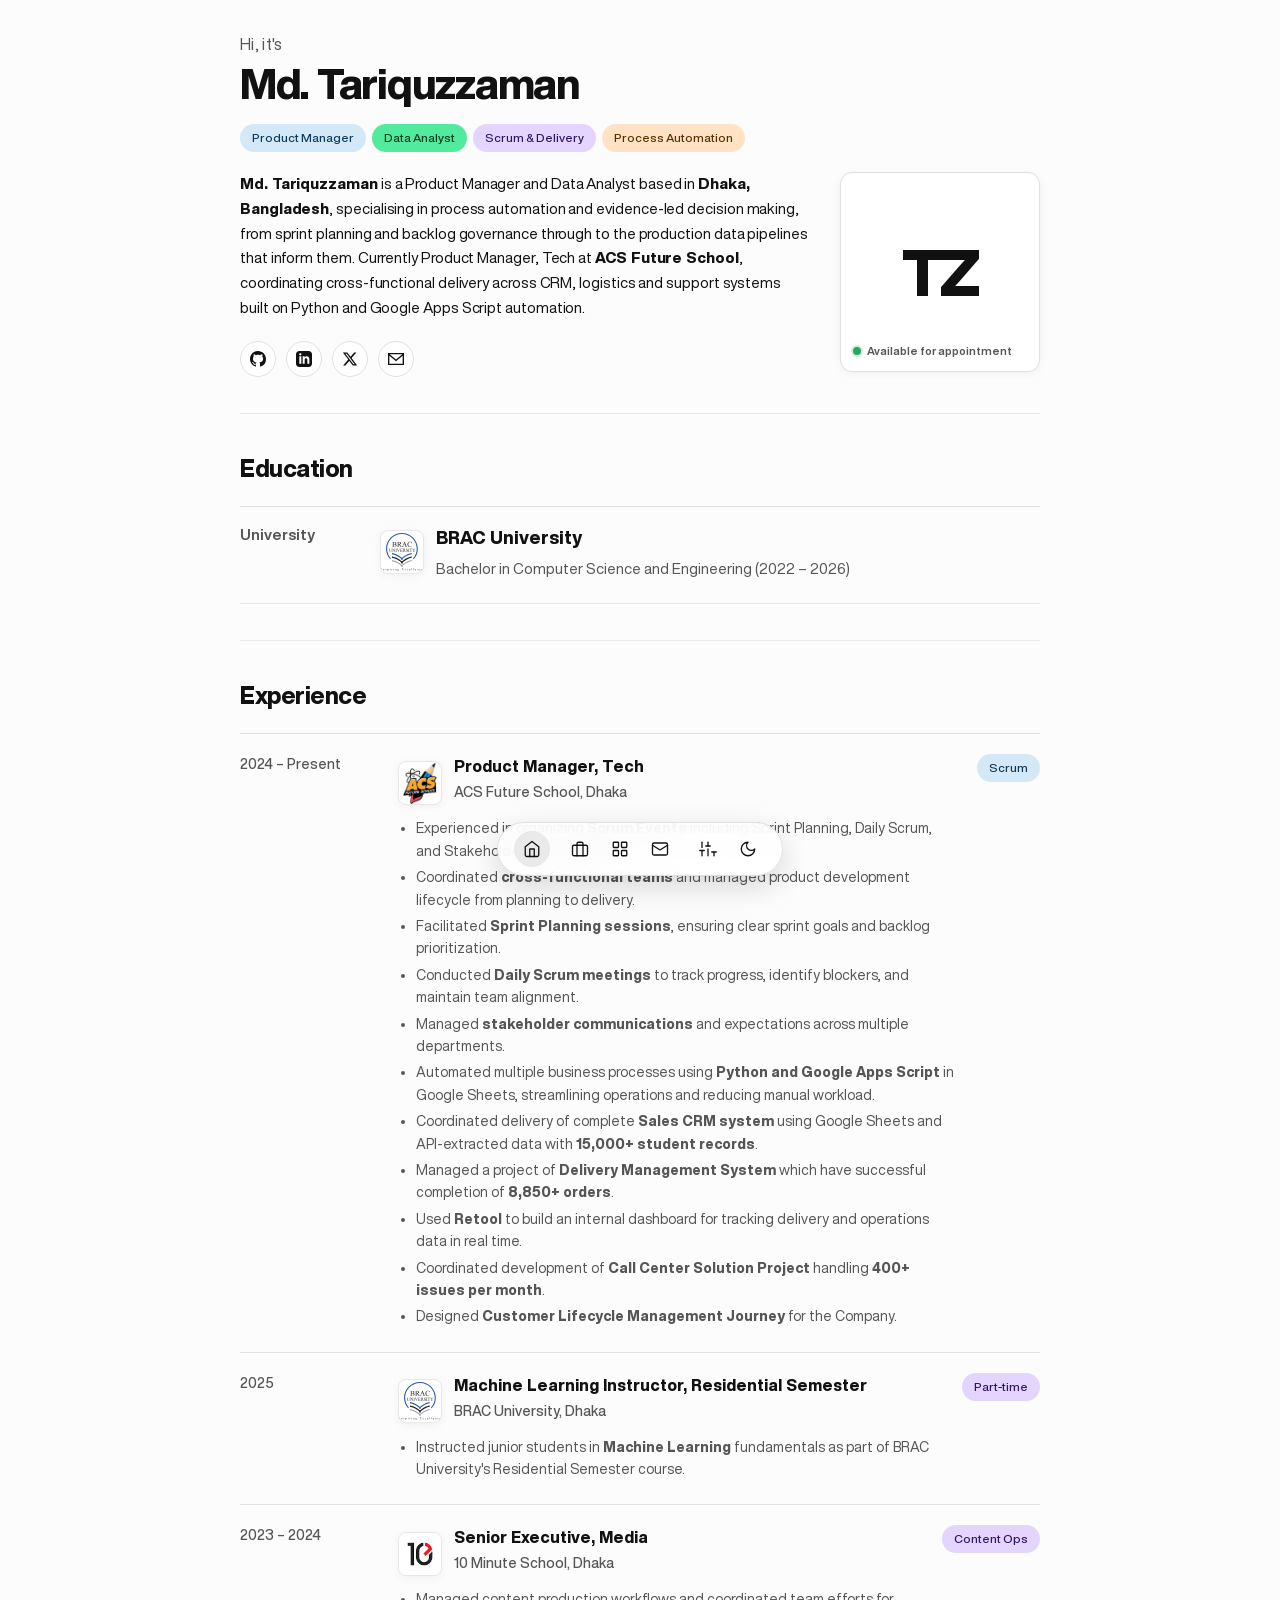
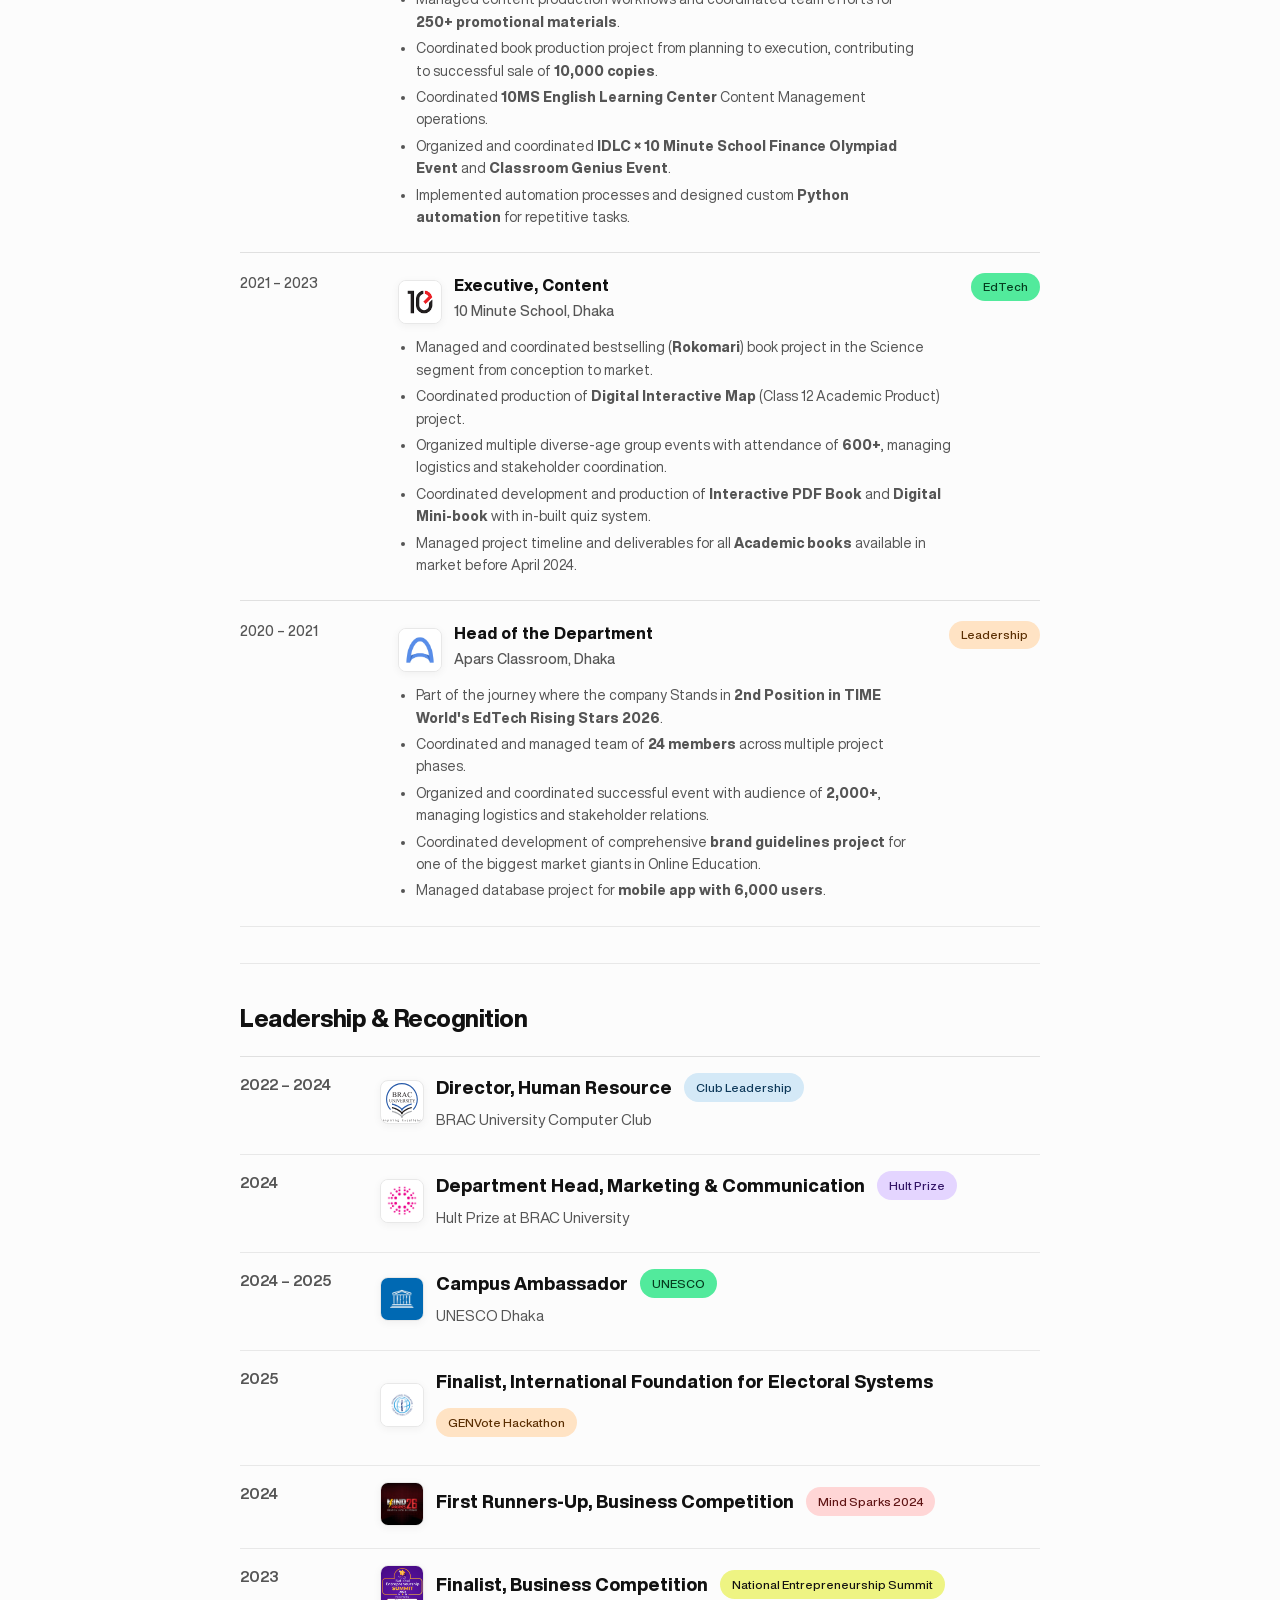
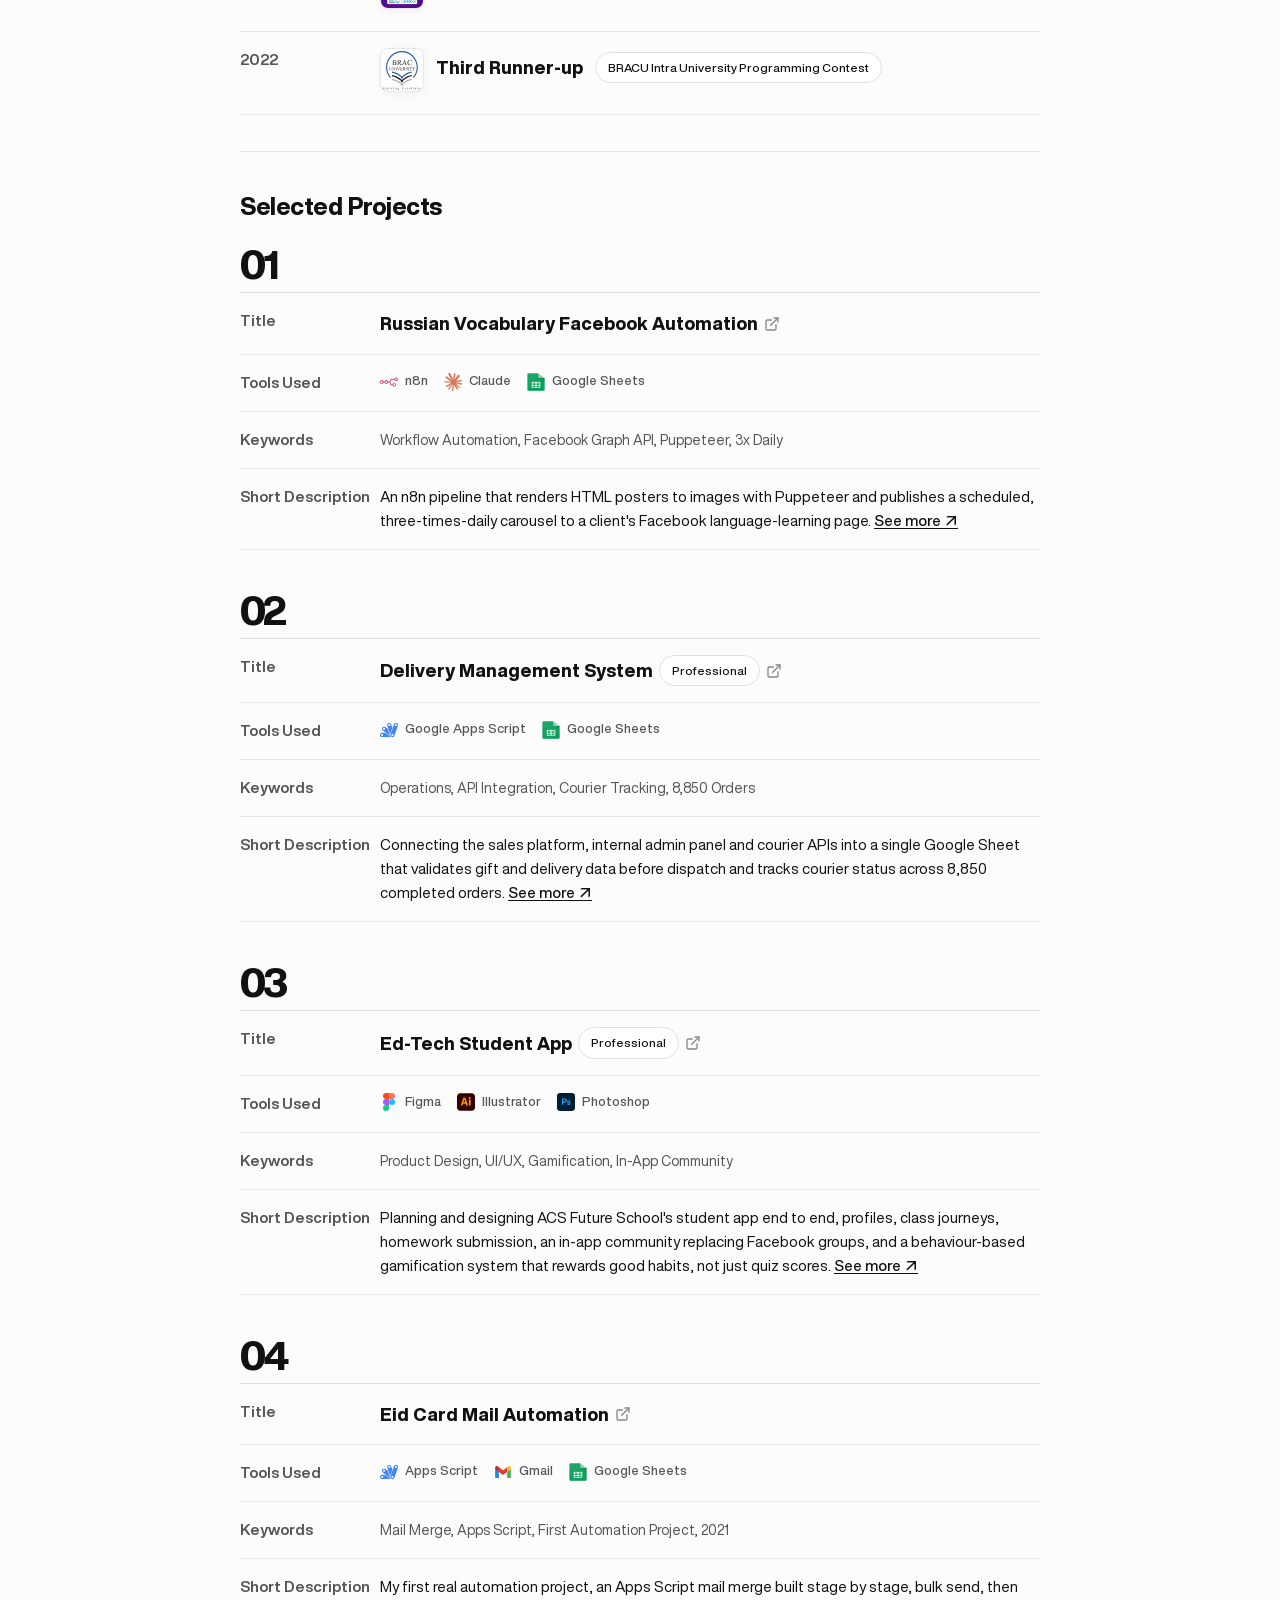
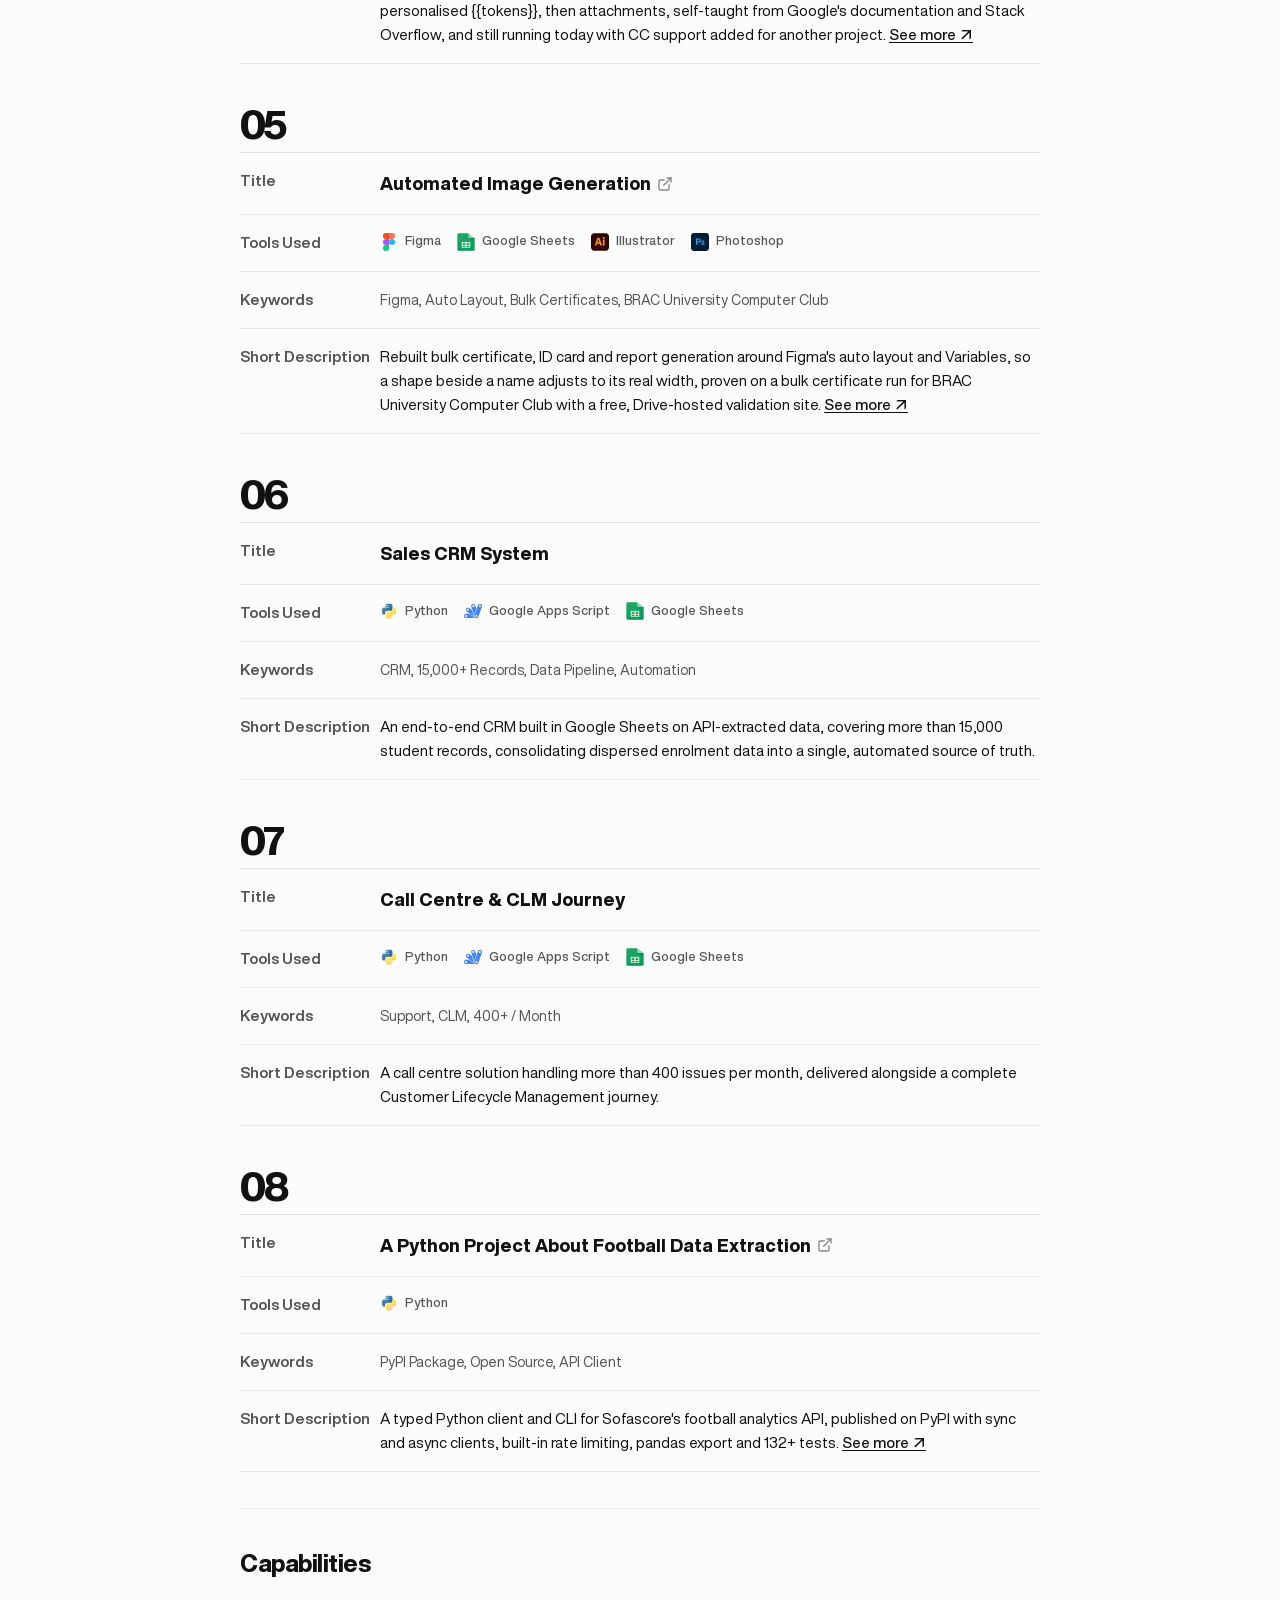
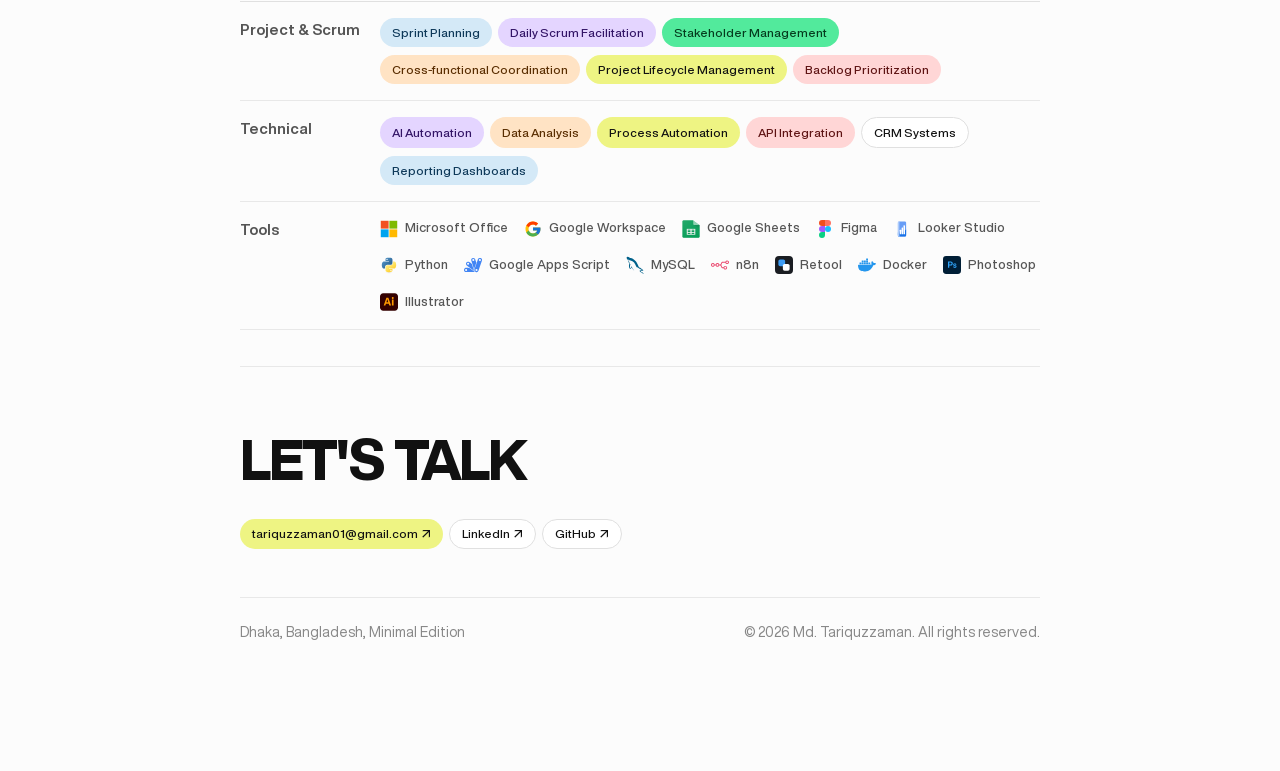
==== index.html @ 71234cae "Initial commit: Portfolio Minimal" ====
<!DOCTYPE html>
<html lang="en">

<head>
  <meta charset="UTF-8">
  <meta name="viewport" content="width=device-width, initial-scale=1.0">
  <title>Md. Tariquzzaman, Minimal</title>
  <meta name="description"
    content="Portfolio of Md. Tariquzzaman, Product Manager & Data Analyst based in Dhaka, Bangladesh. Minimal, monochrome edition.">
  <meta name="robots" content="noindex, nofollow">
  <link rel="stylesheet" href="styles.css">
  <link rel="icon" href="img/favicon.svg" type="image/svg+xml">
</head>

<body>

  <main class="container">

    <!-- Hero -->
    <section class="hero-section" id="about">
      <h1 class="hero-title">
        <span class="hero-greeting">Hi, it's</span>
        <span class="hero-name">Md. Tariquzzaman</span>
      </h1>

      <div class="pill-group">
        <span class="pill pill-blue">Product Manager</span>
        <span class="pill pill-green">Data Analyst</span>
        <span class="pill pill-purple">Scrum & Delivery</span>
        <span class="pill pill-orange">Process Automation</span>
      </div>

      <div class="hero-content-grid">
        <div>
          <p class="bio-text">
            <strong>Md. Tariquzzaman</strong> is a Product Manager and Data Analyst based in
            <strong>Dhaka, Bangladesh</strong>, specialising in process automation and evidence-led decision
            making, from sprint planning and backlog governance through to the production data pipelines that
            inform them. Currently Product Manager, Tech at <strong>ACS Future School</strong>, coordinating
            cross-functional delivery across CRM, logistics and support systems built on Python and Google
            Apps Script automation.
          </p>

          <div class="social-icons-row">
            <a href="https://github.com/Tariq-15" target="_blank" class="social-icon-btn" aria-label="GitHub" title="GitHub">
              <svg viewBox="0 0 16 16">
                <path
                  d="M8 0C3.58 0 0 3.58 0 8c0 3.54 2.29 6.53 5.47 7.59.4.07.55-.17.55-.38 0-.19-.01-.82-.01-1.49-2.01.37-2.53-.49-2.69-.94-.09-.23-.48-.94-.82-1.13-.28-.15-.68-.52-.01-.53.63-.01 1.08.58 1.23.82.72 1.21 1.87.87 2.33.66.07-.52.28-.87.51-1.07-1.78-.2-3.64-.89-3.64-3.95 0-.87.31-1.59.82-2.15-.08-.2-.36-1.02.08-2.12 0 0 .67-.21 2.2.82.64-.18 1.32-.27 2-.27.68 0 1.36.09 2 .27 1.53-1.04 2.2-.82 2.2-.82.44 1.1.16 1.92.08 2.12.51.56.82 1.27.82 2.15 0 3.07-1.87 3.75-3.65 3.95.29.25.54.73.54 1.48 0 1.07-.01 1.93-.01 2.2 0 .21.15.46.55.38A8.013 8.013 0 0 0 16 8c0-4.42-3.58-8-8-8z" />
              </svg>
            </a>
            <a href="https://www.linkedin.com/in/tariquzzaman01/" target="_blank" class="social-icon-btn" aria-label="LinkedIn"
              title="LinkedIn">
              <svg viewBox="0 0 24 24">
                <path
                  d="M19 0h-14c-2.761 0-5 2.239-5 5v14c0 2.761 2.239 5 5 5h14c2.762 0 5-2.239 5-5v-14c0-2.761-2.238-5-5-5zm-11 19h-3v-11h3v11zm-1.5-12.268c-.966 0-1.75-.79-1.75-1.764s.784-1.764 1.75-1.764 1.75.79 1.75 1.764-.783 1.764-1.75 1.764zm13.5 12.268h-3v-5.604c0-3.368-4-3.113-4 0v5.604h-3v-11h3v1.765c1.396-2.586 7-2.777 7 2.476v6.759z" />
              </svg>
            </a>
            <a href="https://x.com" target="_blank" class="social-icon-btn" aria-label="X / Twitter" title="X / Twitter">
              <svg viewBox="0 0 24 24">
                <path
                  d="M18.244 2.25h3.308l-7.227 8.26 8.502 11.24H16.17l-5.214-6.817L4.99 21.75H1.68l7.73-8.835L1.254 2.25H8.08l4.713 6.231zm-1.161 17.52h1.833L7.084 4.126H5.117z" />
              </svg>
            </a>
            <a href="mailto:tariquzzaman01@gmail.com" class="social-icon-btn" aria-label="Email" title="Email">
              <svg viewBox="0 0 24 24">
                <path
                  d="M0 3v18h24v-18h-24zm21.518 2l-9.518 7.713-9.518-7.713h19.036zm-19.518 14v-11.817l10 8.104 10-8.104v11.817h-20z" />
              </svg>
            </a>
          </div>
        </div>

        <div class="avatar-card">
          <span class="avatar-monogram">TZ</span>
          <div class="avatar-status">
            <span class="status-dot"></span>
            <span>Available for appointment</span>
          </div>
        </div>
      </div>
    </section>

    <!-- Education -->
    <section class="section" id="education">
      <div class="section-header">
        <h2 class="section-title">Education</h2>
      </div>

      <table class="brutalist-table">
        <tbody>
          <tr>
            <td class="table-label">University</td>
            <td class="table-value">
              <div class="institution-header-flex">
                <div class="institution-logo-box" title="BRAC University Logo">
                  <img src="img/uploads/logos/bracu.svg" alt="BRAC University Logo" class="institution-logo-img">
                </div>
                <div>
                  <div class="project-header-row">
                    <span class="project-name">BRAC University</span>
                  </div>
                  <p style="margin-top: 4px; color: var(--text-secondary);">
                    Bachelor in Computer Science and Engineering (2022 – 2026)
                  </p>
                </div>
              </div>
            </td>
          </tr>
        </tbody>
      </table>
    </section>

    <!-- Experience -->
    <section class="section" id="experience">
      <div class="section-header">
        <h2 class="section-title">Experience</h2>
      </div>

      <div class="timeline-list">

        <div class="timeline-item">
          <div class="timeline-grid">
            <div class="timeline-year">2024 – Present</div>
            <div>
              <div class="institution-header-flex">
                <div class="institution-logo-box" title="ACS Future School Logo">
                  <img src="img/uploads/logos/acs-future-school.png" alt="ACS Future School Logo" class="institution-logo-img">
                </div>
                <div>
                  <div class="timeline-role">Product Manager, Tech</div>
                  <div class="timeline-org">ACS Future School, Dhaka</div>
                </div>
              </div>
              <div class="timeline-desc">
                <ul>
                  <li>Experienced in organizing <strong>Scrum Events</strong> including Sprint Planning, Daily Scrum, and Stakeholder Management.</li>
                  <li>Coordinated <strong>cross-functional teams</strong> and managed product development lifecycle from planning to delivery.</li>
                  <li>Facilitated <strong>Sprint Planning sessions</strong>, ensuring clear sprint goals and backlog prioritization.</li>
                  <li>Conducted <strong>Daily Scrum meetings</strong> to track progress, identify blockers, and maintain team alignment.</li>
                  <li>Managed <strong>stakeholder communications</strong> and expectations across multiple departments.</li>
                  <li>Automated multiple business processes using <strong>Python and Google Apps Script</strong> in Google Sheets, streamlining operations and reducing manual workload.</li>
                  <li>Coordinated delivery of complete <strong>Sales CRM system</strong> using Google Sheets and API-extracted data with <strong>15,000+ student records</strong>.</li>
                  <li>Managed a project of <strong>Delivery Management System</strong> which have successful completion of <strong>8,850+ orders</strong>.</li>
                  <li>Used <strong>Retool</strong> to build an internal dashboard for tracking delivery and operations data in real time.</li>
                  <li>Coordinated development of <strong>Call Center Solution Project</strong> handling <strong>400+ issues per month</strong>.</li>
                  <li>Designed <strong>Customer Lifecycle Management Journey</strong> for the Company.</li>
                </ul>
              </div>
            </div>
            <div><span class="pill pill-blue">Scrum</span></div>
          </div>
        </div>

        <div class="timeline-item">
          <div class="timeline-grid">
            <div class="timeline-year">2025</div>
            <div>
              <div class="institution-header-flex">
                <div class="institution-logo-box" title="BRAC University Logo">
                  <img src="img/uploads/logos/bracu.svg" alt="BRAC University Logo" class="institution-logo-img">
                </div>
                <div>
                  <div class="timeline-role">Machine Learning Instructor, Residential Semester</div>
                  <div class="timeline-org">BRAC University, Dhaka</div>
                </div>
              </div>
              <div class="timeline-desc">
                <ul>
                  <li>Instructed junior students in <strong>Machine Learning</strong> fundamentals as part of BRAC University's Residential Semester course.</li>
                </ul>
              </div>
            </div>
            <div><span class="pill pill-purple">Part-time</span></div>
          </div>
        </div>

        <div class="timeline-item">
          <div class="timeline-grid">
            <div class="timeline-year">2023 – 2024</div>
            <div>
              <div class="institution-header-flex">
                <div class="institution-logo-box" title="10 Minute School Logo">
                  <img src="img/uploads/logos/10-minute-school.png" alt="10 Minute School Logo" class="institution-logo-img">
                </div>
                <div>
                  <div class="timeline-role">Senior Executive, Media</div>
                  <div class="timeline-org">10 Minute School, Dhaka</div>
                </div>
              </div>
              <div class="timeline-desc">
                <ul>
                  <li>Managed content production workflows and coordinated team efforts for <strong>250+ promotional materials</strong>.</li>
                  <li>Coordinated book production project from planning to execution, contributing to successful sale of <strong>10,000 copies</strong>.</li>
                  <li>Coordinated <strong>10MS English Learning Center</strong> Content Management operations.</li>
                  <li>Organized and coordinated <strong>IDLC × 10 Minute School Finance Olympiad Event</strong> and <strong>Classroom Genius Event</strong>.</li>
                  <li>Implemented automation processes and designed custom <strong>Python automation</strong> for repetitive tasks.</li>
                </ul>
              </div>
            </div>
            <div><span class="pill pill-purple">Content Ops</span></div>
          </div>
        </div>

        <div class="timeline-item">
          <div class="timeline-grid">
            <div class="timeline-year">2021 – 2023</div>
            <div>
              <div class="institution-header-flex">
                <div class="institution-logo-box" title="10 Minute School Logo">
                  <img src="img/uploads/logos/10-minute-school.png" alt="10 Minute School Logo" class="institution-logo-img">
                </div>
                <div>
                  <div class="timeline-role">Executive, Content</div>
                  <div class="timeline-org">10 Minute School, Dhaka</div>
                </div>
              </div>
              <div class="timeline-desc">
                <ul>
                  <li>Managed and coordinated bestselling (<strong>Rokomari</strong>) book project in the Science segment from conception to market.</li>
                  <li>Coordinated production of <strong>Digital Interactive Map</strong> (Class 12 Academic Product) project.</li>
                  <li>Organized multiple diverse-age group events with attendance of <strong>600+</strong>, managing logistics and stakeholder coordination.</li>
                  <li>Coordinated development and production of <strong>Interactive PDF Book</strong> and <strong>Digital Mini-book</strong> with in-built quiz system.</li>
                  <li>Managed project timeline and deliverables for all <strong>Academic books</strong> available in market before April 2024.</li>
                </ul>
              </div>
            </div>
            <div><span class="pill pill-green">EdTech</span></div>
          </div>
        </div>

        <div class="timeline-item">
          <div class="timeline-grid">
            <div class="timeline-year">2020 – 2021</div>
            <div>
              <div class="institution-header-flex">
                <div class="institution-logo-box" title="Apars Classroom Logo">
                  <img src="img/uploads/logos/apars-classroom.jpg" alt="Apars Classroom Logo" class="institution-logo-img">
                </div>
                <div>
                  <div class="timeline-role">Head of the Department</div>
                  <div class="timeline-org">Apars Classroom, Dhaka</div>
                </div>
              </div>
              <div class="timeline-desc">
                <ul>
                  <li>Part of the journey where the company Stands in <strong>2nd Position in TIME World's EdTech Rising Stars 2026</strong>.</li>
                  <li>Coordinated and managed team of <strong>24 members</strong> across multiple project phases.</li>
                  <li>Organized and coordinated successful event with audience of <strong>2,000+</strong>, managing logistics and stakeholder relations.</li>
                  <li>Coordinated development of comprehensive <strong>brand guidelines project</strong> for one of the biggest market giants in Online Education.</li>
                  <li>Managed database project for <strong>mobile app with 6,000 users</strong>.</li>
                </ul>
              </div>
            </div>
            <div><span class="pill pill-orange">Leadership</span></div>
          </div>
        </div>

      </div>
    </section>

    <!-- Leadership & Recognition -->
    <section class="section" id="recognition">
      <div class="section-header">
        <h2 class="section-title">Leadership & Recognition</h2>
      </div>

      <table class="brutalist-table">
        <tbody>
          <tr>
            <td class="table-label">2022 – 2024</td>
            <td class="table-value">
              <div class="institution-header-flex">
                <div class="institution-logo-box" title="BRAC University Computer Club">
                  <img src="img/uploads/logos/bracu.svg" alt="BRAC University Computer Club Logo" class="institution-logo-img">
                </div>
                <div>
                  <div class="project-header-row">
                    <span class="project-name">Director, Human Resource</span>
                    <span class="pill pill-blue">Club Leadership</span>
                  </div>
                  <p style="margin-top: 4px; color: var(--text-secondary);">BRAC University Computer Club</p>
                </div>
              </div>
            </td>
          </tr>
          <tr>
            <td class="table-label">2024</td>
            <td class="table-value">
              <div class="institution-header-flex">
                <div class="institution-logo-box" title="Hult Prize at BRAC University">
                  <img src="img/uploads/logos/hult-prize.jpg" alt="Hult Prize Logo" class="institution-logo-img">
                </div>
                <div>
                  <div class="project-header-row">
                    <span class="project-name">Department Head, Marketing & Communication</span>
                    <span class="pill pill-purple">Hult Prize</span>
                  </div>
                  <p style="margin-top: 4px; color: var(--text-secondary);">Hult Prize at BRAC University</p>
                </div>
              </div>
            </td>
          </tr>
          <tr>
            <td class="table-label">2024 – 2025</td>
            <td class="table-value">
              <div class="institution-header-flex">
                <div class="institution-logo-box" title="UNESCO Dhaka">
                  <img src="img/uploads/logos/unesco-dhaka.png" alt="UNESCO Dhaka Logo" class="institution-logo-img">
                </div>
                <div>
                  <div class="project-header-row">
                    <span class="project-name">Campus Ambassador</span>
                    <span class="pill pill-green">UNESCO</span>
                  </div>
                  <p style="margin-top: 4px; color: var(--text-secondary);">UNESCO Dhaka</p>
                </div>
              </div>
            </td>
          </tr>
          <tr>
            <td class="table-label">2025</td>
            <td class="table-value">
              <div class="institution-header-flex">
                <div class="institution-logo-box" title="GENVote Festival Hackathon, Organized by IFES">
                  <img src="img/uploads/logos/ifes.png" alt="IFES Logo" class="institution-logo-img">
                </div>
                <div>
                  <div class="project-header-row">
                    <span class="project-name">Finalist, International Foundation for Electoral Systems</span>
                    <span class="pill pill-orange">GENVote Hackathon</span>
                  </div>
                </div>
              </div>
            </td>
          </tr>
          <tr>
            <td class="table-label">2024</td>
            <td class="table-value">
              <div class="institution-header-flex">
                <div class="institution-logo-box" title="Mind Sparks 2024">
                  <img src="img/uploads/logos/mind-sparks.jpg" alt="Mind Sparks 2024 Logo" class="institution-logo-img">
                </div>
                <div>
                  <div class="project-header-row">
                    <span class="project-name">First Runners-Up, Business Competition</span>
                    <span class="pill pill-pink">Mind Sparks 2024</span>
                  </div>
                </div>
              </div>
            </td>
          </tr>
          <tr>
            <td class="table-label">2023</td>
            <td class="table-value">
              <div class="institution-header-flex">
                <div class="institution-logo-box" title="National Entrepreneurship Summit 2023">
                  <img src="img/uploads/logos/nes.png" alt="National Entrepreneurship Summit Logo" class="institution-logo-img">
                </div>
                <div>
                  <div class="project-header-row">
                    <span class="project-name">Finalist, Business Competition</span>
                    <span class="pill pill-yellow">National Entrepreneurship Summit</span>
                  </div>
                </div>
              </div>
            </td>
          </tr>
          <tr>
            <td class="table-label">2022</td>
            <td class="table-value">
              <div class="institution-header-flex">
                <div class="institution-logo-box" title="BRACU Intra University Programming Contest">
                  <img src="img/uploads/logos/bracu.svg" alt="BRAC University Logo" class="institution-logo-img">
                </div>
                <div>
                  <div class="project-header-row">
                    <span class="project-name">Third Runner-up</span>
                    <span class="pill pill-default">BRACU Intra University Programming Contest</span>
                  </div>
                </div>
              </div>
            </td>
          </tr>
        </tbody>
      </table>
    </section>

    <!-- Selected Projects / Case Studies -->
    <section class="section" id="projects">
      <div class="section-header">
        <h2 class="section-title">Selected Projects</h2>
      </div>

      <div class="project-list">

        <article class="project-item">
          <div class="project-number">01</div>
          <table class="brutalist-table">
            <tbody>
              <tr>
                <td class="table-label">Title</td>
                <td class="table-value">
                  <a href="project-russian-automation.html" class="project-name-link">
                    <span class="project-name">Russian Vocabulary Facebook Automation</span>
                    <svg class="project-link-icon" viewBox="0 0 24 24" fill="none" stroke="currentColor" stroke-width="2" stroke-linecap="round" stroke-linejoin="round">
                      <path d="M18 13v6a2 2 0 0 1-2 2H5a2 2 0 0 1-2-2V8a2 2 0 0 1 2-2h6" />
                      <polyline points="15 3 21 3 21 9" />
                      <line x1="10" x2="21" y1="14" y2="3" />
                    </svg>
                  </a>
                </td>
              </tr>
              <tr>
                <td class="table-label">Tools Used</td>
                <td class="table-value">
                  <div class="tool-icons-row">
                    <span class="tool-icon-item"><img src="img/tools/n8n.svg" alt="n8n"><span>n8n</span></span>
                    <span class="tool-icon-item"><img src="img/tools/claude.svg" alt="Claude"><span>Claude</span></span>
                    <span class="tool-icon-item"><img src="img/tools/google-sheets.png" alt="Google Sheets"><span>Google Sheets</span></span>
                  </div>
                </td>
              </tr>
              <tr>
                <td class="table-label">Keywords</td>
                <td class="table-value">
                  <span class="keyword-text">Workflow Automation, Facebook Graph API, Puppeteer, 3x Daily</span>
                </td>
              </tr>
              <tr>
                <td class="table-label">Short Description</td>
                <td class="table-value">
                  An n8n pipeline that renders HTML posters to images with Puppeteer and publishes a
                  scheduled, three-times-daily carousel to a client's Facebook language-learning page.
                  <a href="project-russian-automation.html" class="project-url-link">See more ↗</a>
                </td>
              </tr>
            </tbody>
          </table>
        </article>

        <article class="project-item">
          <div class="project-number">02</div>
          <table class="brutalist-table">
            <tbody>
              <tr>
                <td class="table-label">Title</td>
                <td class="table-value">
                  <a href="project-delivery-management.html" class="project-name-link">
                    <span class="project-name">Delivery Management System</span>
                    <span class="pill pill-default">Professional</span>
                    <svg class="project-link-icon" viewBox="0 0 24 24" fill="none" stroke="currentColor" stroke-width="2" stroke-linecap="round" stroke-linejoin="round">
                      <path d="M18 13v6a2 2 0 0 1-2 2H5a2 2 0 0 1-2-2V8a2 2 0 0 1 2-2h6" />
                      <polyline points="15 3 21 3 21 9" />
                      <line x1="10" x2="21" y1="14" y2="3" />
                    </svg>
                  </a>
                </td>
              </tr>
              <tr>
                <td class="table-label">Tools Used</td>
                <td class="table-value">
                  <div class="tool-icons-row">
                    <span class="tool-icon-item"><img src="img/tools/google-apps-script.svg" alt="Google Apps Script"><span>Google Apps Script</span></span>
                    <span class="tool-icon-item"><img src="img/tools/google-sheets.png" alt="Google Sheets"><span>Google Sheets</span></span>
                  </div>
                </td>
              </tr>
              <tr>
                <td class="table-label">Keywords</td>
                <td class="table-value">
                  <span class="keyword-text">Operations, API Integration, Courier Tracking, 8,850 Orders</span>
                </td>
              </tr>
              <tr>
                <td class="table-label">Short Description</td>
                <td class="table-value">
                  Connecting the sales platform, internal admin panel and courier APIs into a single Google Sheet
                  that validates gift and delivery data before dispatch and tracks courier status across 8,850
                  completed orders.
                  <a href="project-delivery-management.html" class="project-url-link">See more ↗</a>
                </td>
              </tr>
            </tbody>
          </table>
        </article>

        <article class="project-item">
          <div class="project-number">03</div>
          <table class="brutalist-table">
            <tbody>
              <tr>
                <td class="table-label">Title</td>
                <td class="table-value">
                  <a href="project-edtech-ui.html" class="project-name-link">
                    <span class="project-name">Ed-Tech Student App</span>
                    <span class="pill pill-default">Professional</span>
                    <svg class="project-link-icon" viewBox="0 0 24 24" fill="none" stroke="currentColor" stroke-width="2" stroke-linecap="round" stroke-linejoin="round">
                      <path d="M18 13v6a2 2 0 0 1-2 2H5a2 2 0 0 1-2-2V8a2 2 0 0 1 2-2h6" />
                      <polyline points="15 3 21 3 21 9" />
                      <line x1="10" x2="21" y1="14" y2="3" />
                    </svg>
                  </a>
                </td>
              </tr>
              <tr>
                <td class="table-label">Tools Used</td>
                <td class="table-value">
                  <div class="tool-icons-row">
                    <span class="tool-icon-item"><img src="img/tools/figma.svg" alt="Figma"><span>Figma</span></span>
                    <span class="tool-icon-item"><img src="img/tools/adobeillustrator.svg" alt="Adobe Illustrator"><span>Illustrator</span></span>
                    <span class="tool-icon-item"><img src="img/tools/adobephotoshop.svg" alt="Adobe Photoshop"><span>Photoshop</span></span>
                  </div>
                </td>
              </tr>
              <tr>
                <td class="table-label">Keywords</td>
                <td class="table-value">
                  <span class="keyword-text">Product Design, UI/UX, Gamification, In-App Community</span>
                </td>
              </tr>
              <tr>
                <td class="table-label">Short Description</td>
                <td class="table-value">
                  Planning and designing ACS Future School's student app end to end, profiles, class
                  journeys, homework submission, an in-app community replacing Facebook groups, and a
                  behaviour-based gamification system that rewards good habits, not just quiz scores.
                  <a href="project-edtech-ui.html" class="project-url-link">See more ↗</a>
                </td>
              </tr>
            </tbody>
          </table>
        </article>

        <article class="project-item">
          <div class="project-number">04</div>
          <table class="brutalist-table">
            <tbody>
              <tr>
                <td class="table-label">Title</td>
                <td class="table-value">
                  <a href="project-automate-mail.html" class="project-name-link">
                    <span class="project-name">Eid Card Mail Automation</span>
                    <svg class="project-link-icon" viewBox="0 0 24 24" fill="none" stroke="currentColor" stroke-width="2" stroke-linecap="round" stroke-linejoin="round">
                      <path d="M18 13v6a2 2 0 0 1-2 2H5a2 2 0 0 1-2-2V8a2 2 0 0 1 2-2h6" />
                      <polyline points="15 3 21 3 21 9" />
                      <line x1="10" x2="21" y1="14" y2="3" />
                    </svg>
                  </a>
                </td>
              </tr>
              <tr>
                <td class="table-label">Tools Used</td>
                <td class="table-value">
                  <div class="tool-icons-row">
                    <span class="tool-icon-item"><img src="img/tools/google-apps-script.svg" alt="Google Apps Script"><span>Apps Script</span></span>
                    <span class="tool-icon-item"><img src="img/tools/gmail.svg" alt="Gmail"><span>Gmail</span></span>
                    <span class="tool-icon-item"><img src="img/tools/google-sheets.png" alt="Google Sheets"><span>Google Sheets</span></span>
                  </div>
                </td>
              </tr>
              <tr>
                <td class="table-label">Keywords</td>
                <td class="table-value">
                  <span class="keyword-text">Mail Merge, Apps Script, First Automation Project, 2021</span>
                </td>
              </tr>
              <tr>
                <td class="table-label">Short Description</td>
                <td class="table-value">
                  My first real automation project, an Apps Script mail merge built stage by stage, bulk
                  send, then personalised {{tokens}}, then attachments, self-taught from Google's
                  documentation and Stack Overflow, and still running today with CC support added for
                  another project.
                  <a href="project-automate-mail.html" class="project-url-link">See more ↗</a>
                </td>
              </tr>
            </tbody>
          </table>
        </article>

        <article class="project-item">
          <div class="project-number">05</div>
          <table class="brutalist-table">
            <tbody>
              <tr>
                <td class="table-label">Title</td>
                <td class="table-value">
                  <a href="project-image-generation.html" class="project-name-link">
                    <span class="project-name">Automated Image Generation</span>
                    <svg class="project-link-icon" viewBox="0 0 24 24" fill="none" stroke="currentColor" stroke-width="2" stroke-linecap="round" stroke-linejoin="round">
                      <path d="M18 13v6a2 2 0 0 1-2 2H5a2 2 0 0 1-2-2V8a2 2 0 0 1 2-2h6" />
                      <polyline points="15 3 21 3 21 9" />
                      <line x1="10" x2="21" y1="14" y2="3" />
                    </svg>
                  </a>
                </td>
              </tr>
              <tr>
                <td class="table-label">Tools Used</td>
                <td class="table-value">
                  <div class="tool-icons-row">
                    <span class="tool-icon-item"><img src="img/tools/figma.svg" alt="Figma"><span>Figma</span></span>
                    <span class="tool-icon-item"><img src="img/tools/google-sheets.png" alt="Google Sheets"><span>Google Sheets</span></span>
                    <span class="tool-icon-item"><img src="img/tools/adobeillustrator.svg" alt="Adobe Illustrator"><span>Illustrator</span></span>
                    <span class="tool-icon-item"><img src="img/tools/adobephotoshop.svg" alt="Adobe Photoshop"><span>Photoshop</span></span>
                  </div>
                </td>
              </tr>
              <tr>
                <td class="table-label">Keywords</td>
                <td class="table-value">
                  <span class="keyword-text">Figma, Auto Layout, Bulk Certificates, BRAC University Computer Club</span>
                </td>
              </tr>
              <tr>
                <td class="table-label">Short Description</td>
                <td class="table-value">
                  Rebuilt bulk certificate, ID card and report generation around Figma's auto layout and
                  Variables, so a shape beside a name adjusts to its real width, proven on a bulk
                  certificate run for BRAC University Computer Club with a free, Drive-hosted validation
                  site.
                  <a href="project-image-generation.html" class="project-url-link">See more ↗</a>
                </td>
              </tr>
            </tbody>
          </table>
        </article>

        <article class="project-item">
          <div class="project-number">06</div>
          <table class="brutalist-table">
            <tbody>
              <tr>
                <td class="table-label">Title</td>
                <td class="table-value">
                  <span class="project-name">Sales CRM System</span>
                </td>
              </tr>
              <tr>
                <td class="table-label">Tools Used</td>
                <td class="table-value">
                  <div class="tool-icons-row">
                    <span class="tool-icon-item"><img src="img/tools/python.svg" alt="Python"><span>Python</span></span>
                    <span class="tool-icon-item"><img src="img/tools/google-apps-script.svg" alt="Google Apps Script"><span>Google Apps Script</span></span>
                    <span class="tool-icon-item"><img src="img/tools/google-sheets.png" alt="Google Sheets"><span>Google Sheets</span></span>
                  </div>
                </td>
              </tr>
              <tr>
                <td class="table-label">Keywords</td>
                <td class="table-value">
                  <span class="keyword-text">CRM, 15,000+ Records, Data Pipeline, Automation</span>
                </td>
              </tr>
              <tr>
                <td class="table-label">Short Description</td>
                <td class="table-value">
                  An end-to-end CRM built in Google Sheets on API-extracted data, covering more than 15,000
                  student records, consolidating dispersed enrolment data into a single, automated source of
                  truth.
                </td>
              </tr>
            </tbody>
          </table>
        </article>

        <article class="project-item">
          <div class="project-number">07</div>
          <table class="brutalist-table">
            <tbody>
              <tr>
                <td class="table-label">Title</td>
                <td class="table-value">
                  <span class="project-name">Call Centre & CLM Journey</span>
                </td>
              </tr>
              <tr>
                <td class="table-label">Tools Used</td>
                <td class="table-value">
                  <div class="tool-icons-row">
                    <span class="tool-icon-item"><img src="img/tools/python.svg" alt="Python"><span>Python</span></span>
                    <span class="tool-icon-item"><img src="img/tools/google-apps-script.svg" alt="Google Apps Script"><span>Google Apps Script</span></span>
                    <span class="tool-icon-item"><img src="img/tools/google-sheets.png" alt="Google Sheets"><span>Google Sheets</span></span>
                  </div>
                </td>
              </tr>
              <tr>
                <td class="table-label">Keywords</td>
                <td class="table-value">
                  <span class="keyword-text">Support, CLM, 400+ / Month</span>
                </td>
              </tr>
              <tr>
                <td class="table-label">Short Description</td>
                <td class="table-value">
                  A call centre solution handling more than 400 issues per month, delivered alongside a complete
                  Customer Lifecycle Management journey.
                </td>
              </tr>
            </tbody>
          </table>
        </article>

        <article class="project-item">
          <div class="project-number">08</div>
          <table class="brutalist-table">
            <tbody>
              <tr>
                <td class="table-label">Title</td>
                <td class="table-value">
                  <a href="project-tacoscore.html" class="project-name-link">
                    <span class="project-name">A Python Project About Football Data Extraction</span>
                    <svg class="project-link-icon" viewBox="0 0 24 24" fill="none" stroke="currentColor" stroke-width="2" stroke-linecap="round" stroke-linejoin="round">
                      <path d="M18 13v6a2 2 0 0 1-2 2H5a2 2 0 0 1-2-2V8a2 2 0 0 1 2-2h6" />
                      <polyline points="15 3 21 3 21 9" />
                      <line x1="10" x2="21" y1="14" y2="3" />
                    </svg>
                  </a>
                </td>
              </tr>
              <tr>
                <td class="table-label">Tools Used</td>
                <td class="table-value">
                  <div class="tool-icons-row">
                    <span class="tool-icon-item"><img src="img/tools/python.svg" alt="Python"><span>Python</span></span>
                  </div>
                </td>
              </tr>
              <tr>
                <td class="table-label">Keywords</td>
                <td class="table-value">
                  <span class="keyword-text">PyPI Package, Open Source, API Client</span>
                </td>
              </tr>
              <tr>
                <td class="table-label">Short Description</td>
                <td class="table-value">
                  A typed Python client and CLI for Sofascore's football analytics API, published on
                  PyPI with sync and async clients, built-in rate limiting, pandas export and 132+
                  tests.
                  <a href="project-tacoscore.html" class="project-url-link">See more ↗</a>
                </td>
              </tr>
            </tbody>
          </table>
        </article>

      </div>
    </section>

    <!-- Capabilities -->
    <section class="section" id="skills">
      <div class="section-header">
        <h2 class="section-title">Capabilities</h2>
      </div>

      <table class="brutalist-table">
        <tbody>
          <tr>
            <td class="table-label">Project & Scrum</td>
            <td class="table-value">
              <div class="pill-group" style="margin-bottom: 0;">
                <span class="pill pill-blue">Sprint Planning</span>
                <span class="pill pill-purple">Daily Scrum Facilitation</span>
                <span class="pill pill-green">Stakeholder Management</span>
                <span class="pill pill-orange">Cross-functional Coordination</span>
                <span class="pill pill-yellow">Project Lifecycle Management</span>
                <span class="pill pill-pink">Backlog Prioritization</span>
              </div>
            </td>
          </tr>
          <tr>
            <td class="table-label">Technical</td>
            <td class="table-value">
              <div class="pill-group" style="margin-bottom: 0;">
                <span class="pill pill-purple">AI Automation</span>
                <span class="pill pill-orange">Data Analysis</span>
                <span class="pill pill-yellow">Process Automation</span>
                <span class="pill pill-pink">API Integration</span>
                <span class="pill pill-default">CRM Systems</span>
                <span class="pill pill-blue">Reporting Dashboards</span>
              </div>
            </td>
          </tr>
          <tr>
            <td class="table-label">Tools</td>
            <td class="table-value">
              <div class="tool-icons-row">
                <span class="tool-icon-item"><img src="img/tools/microsoft-office.svg" alt="Microsoft Office"><span>Microsoft Office</span></span>
                <span class="tool-icon-item"><img src="img/tools/google-workspace.svg" alt="Google Workspace"><span>Google Workspace</span></span>
                <span class="tool-icon-item"><img src="img/tools/google-sheets.png" alt="Google Sheets"><span>Google Sheets</span></span>
                <span class="tool-icon-item"><img src="img/tools/figma.svg" alt="Figma"><span>Figma</span></span>
                <span class="tool-icon-item"><img src="img/tools/looker-studio.svg" alt="Looker Studio"><span>Looker Studio</span></span>
                <span class="tool-icon-item"><img src="img/tools/python.svg" alt="Python"><span>Python</span></span>
                <span class="tool-icon-item"><img src="img/tools/google-apps-script.svg" alt="Google Apps Script"><span>Google Apps Script</span></span>
                <span class="tool-icon-item"><img src="img/tools/mysql.svg" alt="MySQL"><span>MySQL</span></span>
                <span class="tool-icon-item"><img src="img/tools/n8n.svg" alt="n8n"><span>n8n</span></span>
                <span class="tool-icon-item"><img src="img/tools/retool.svg" alt="Retool"><span>Retool</span></span>
                <span class="tool-icon-item"><img src="img/tools/docker.svg" alt="Docker"><span>Docker</span></span>
                <span class="tool-icon-item"><img src="img/tools/adobephotoshop.svg" alt="Adobe Photoshop"><span>Photoshop</span></span>
                <span class="tool-icon-item"><img src="img/tools/adobeillustrator.svg" alt="Adobe Illustrator"><span>Illustrator</span></span>
              </div>
            </td>
          </tr>
        </tbody>
      </table>
    </section>

    <!-- Footer / Contact -->
    <footer class="footer" id="contact">
      <h2 class="footer-headline">LET'S TALK</h2>

      <div class="pill-group">
        <a href="mailto:tariquzzaman01@gmail.com" class="pill pill-yellow">tariquzzaman01@gmail.com ↗</a>
        <a href="https://www.linkedin.com/in/tariquzzaman01/" target="_blank" class="pill pill-default">LinkedIn ↗</a>
        <a href="https://github.com/Tariq-15" target="_blank" class="pill pill-default">GitHub ↗</a>
      </div>

      <div class="footer-bottom">
        <span>Dhaka, Bangladesh, Minimal Edition</span>
        <span>© 2026 Md. Tariquzzaman. All rights reserved.</span>
      </div>
    </footer>

  </main>

  <!-- Floating dock navigation -->
  <header class="navbar-wrapper">
    <nav class="navbar">
      <a href="#about" class="nav-icon-link active" aria-label="Home" title="Home">
        <svg viewBox="0 0 24 24" fill="none" stroke="currentColor" stroke-width="1.75" stroke-linecap="round"
          stroke-linejoin="round">
          <path d="m3 9 9-7 9 7v11a2 2 0 0 1-2 2H5a2 2 0 0 1-2-2z" />
          <polyline points="9 22 9 12 15 12 15 22" />
        </svg>
      </a>

      <ul class="nav-links" style="display: flex; gap: 4px;">
        <li>
          <a href="#experience" class="nav-icon-link" aria-label="Experience" title="Experience">
            <svg viewBox="0 0 24 24" fill="none" stroke="currentColor" stroke-width="1.75" stroke-linecap="round"
              stroke-linejoin="round">
              <rect width="20" height="14" x="2" y="7" rx="2" ry="2" />
              <path d="M16 21V5a2 2 0 0 0-2-2h-4a2 2 0 0 0-2 2v16" />
            </svg>
          </a>
        </li>
        <li>
          <a href="#projects" class="nav-icon-link" aria-label="Projects" title="Projects">
            <svg viewBox="0 0 24 24" fill="none" stroke="currentColor" stroke-width="1.75" stroke-linecap="round"
              stroke-linejoin="round">
              <rect width="7" height="7" x="3" y="3" rx="1" />
              <rect width="7" height="7" x="14" y="3" rx="1" />
              <rect width="7" height="7" x="14" y="14" rx="1" />
              <rect width="7" height="7" x="3" y="14" rx="1" />
            </svg>
          </a>
        </li>
        <li>
          <a href="#contact" class="nav-icon-link" aria-label="Contact" title="Contact">
            <svg viewBox="0 0 24 24" fill="none" stroke="currentColor" stroke-width="1.75" stroke-linecap="round"
              stroke-linejoin="round">
              <rect width="20" height="16" x="2" y="4" rx="2" />
              <path d="m22 7-8.97 5.7a1.94 1.94 0 0 1-2.06 0L2 7" />
            </svg>
          </a>
        </li>
      </ul>

      <div style="display: flex; align-items: center; gap: 4px;">
        <button class="nav-icon-btn" id="a11y-toggle-btn" aria-label="Display & Accessibility Controls"
          title="Display & Accessibility Controls">
          <svg viewBox="0 0 24 24" fill="none" stroke="currentColor" stroke-width="1.75" stroke-linecap="round"
            stroke-linejoin="round">
            <line x1="4" x2="4" y1="21" y2="14" />
            <line x1="4" x2="4" y1="10" y2="3" />
            <line x1="12" x2="12" y1="21" y2="12" />
            <line x1="12" x2="12" y1="8" y2="3" />
            <line x1="20" x2="20" y1="21" y2="16" />
            <line x1="1" x2="7" y1="14" y2="14" />
            <line x1="9" x2="15" y1="8" y2="8" />
            <line x1="17" x2="23" y1="16" y2="16" />
          </svg>
        </button>

        <button class="nav-icon-btn" id="theme-toggle" aria-label="Toggle Theme" title="Toggle Light / Dark Mode">
          <svg viewBox="0 0 24 24" fill="none" stroke="currentColor" stroke-width="1.75" stroke-linecap="round"
            stroke-linejoin="round">
            <path d="M12 3a6 6 0 0 0 9 9 9 9 0 1 1-9-9Z" />
          </svg>
        </button>
      </div>
    </nav>
  </header>

  <!-- Accessibility & display controls popover -->
  <div class="a11y-popover" id="a11y-popover">
    <div class="a11y-header">
      <span>Display & Accessibility</span>
      <button class="a11y-close-btn" id="a11y-close">✕</button>
    </div>

    <div class="a11y-group">
      <label class="a11y-label">Text Size</label>
      <div class="a11y-btn-trio">
        <button class="a11y-btn active" data-size="default">Default</button>
        <button class="a11y-btn" data-size="large">Large</button>
        <button class="a11y-btn" data-size="xlarge">Extra Large</button>
      </div>
    </div>

    <div class="a11y-group a11y-row-toggle">
      <label class="a11y-label" for="underline-toggle">Underline Headings</label>
      <input type="checkbox" id="underline-toggle" class="a11y-checkbox">
    </div>

    <div class="a11y-group a11y-row-toggle">
      <label class="a11y-label" for="highcontrast-toggle">High Contrast Mode</label>
      <input type="checkbox" id="highcontrast-toggle" class="a11y-checkbox">
    </div>
  </div>

  <button class="scroll-top-btn" id="scroll-top-btn" aria-label="Scroll back to top">↑</button>

  <script src="app.js"></script>
</body>

</html>
---- styles.css ----
/* Minimal — monochrome, pill-tagged, brutalist-table portfolio theme for Md. Tariquzzaman */

@import url('fonts/HelveticaNowDisplay/stylesheet.css');

:root {
  --bg-primary: #fcfcfc;
  --bg-surface: #ffffff;
  --bg-card: #f4f4f4;
  --bg-hover: #eaeaea;

  --text-primary: #111111;
  --text-secondary: #555555;
  --text-tertiary: #888888;

  --border-color: #e0e0e0;
  --border-light: #e8e8e8;
  --border-muted: #f0f0f0;

  --pill-yellow-bg: #eef483;
  --pill-yellow-text: #111111;

  --pill-blue-bg: #d4e9f7;
  --pill-blue-text: #0d3859;

  --pill-green-bg: #52ea9c;
  --pill-green-text: #053b1e;

  --pill-purple-bg: #e4d5ff;
  --pill-purple-text: #321466;

  --pill-orange-bg: #ffe3c4;
  --pill-orange-text: #592d00;

  --pill-pink-bg: #ffd6d6;
  --pill-pink-text: #5e1313;

  --pill-default-bg: #ffffff;
  --pill-default-text: #111111;

  --shadow-sm: 0 2px 8px rgba(0, 0, 0, 0.05);
  --shadow-lg: 0 12px 32px rgba(0, 0, 0, 0.12);

  --font-family: 'Helvetica Now Display', -apple-system, BlinkMacSystemFont, 'Segoe UI', Roboto, sans-serif;
  --transition-fast: 0.2s cubic-bezier(0.16, 1, 0.3, 1);
  --transition-normal: 0.35s cubic-bezier(0.16, 1, 0.3, 1);
}

[data-theme="dark"] {
  --bg-primary: #121212;
  --bg-surface: #1a1a1a;
  --bg-card: #222222;
  --bg-hover: #2a2a2a;

  --text-primary: #f5f5f5;
  --text-secondary: #b0b0b0;
  --text-tertiary: #777777;

  --border-color: #2e2e2e;
  --border-light: #242424;
  --border-muted: #1c1c1c;

  --pill-yellow-bg: #d8df42;
  --pill-yellow-text: #000000;

  --pill-blue-bg: #3275a8;
  --pill-blue-text: #ffffff;

  --pill-green-bg: #27a862;
  --pill-green-text: #ffffff;

  --pill-purple-bg: #7b4ec2;
  --pill-purple-text: #ffffff;

  --pill-orange-bg: #c96b18;
  --pill-orange-text: #ffffff;

  --pill-pink-bg: #c94040;
  --pill-pink-text: #ffffff;

  --pill-default-bg: #242424;
  --pill-default-text: #ffffff;

  --shadow-sm: 0 2px 10px rgba(0, 0, 0, 0.3);
  --shadow-lg: 0 12px 40px rgba(0, 0, 0, 0.6);
}

* { box-sizing: border-box; margin: 0; padding: 0; }
img { max-width: 100%; height: auto; }
html { scroll-behavior: smooth; font-size: 16px; }

body {
  background-color: var(--bg-primary);
  color: var(--text-primary);
  font-family: var(--font-family);
  font-weight: 400;
  line-height: 1.5;
  -webkit-font-smoothing: antialiased;
  -moz-osx-font-smoothing: grayscale;
  transition: background-color var(--transition-normal), color var(--transition-normal);
  padding-bottom: 80px;
}

.container { max-width: 840px; margin: 0 auto; padding: 0 20px; }

@media (max-width: 640px) {
  .container { padding: 0 16px; }
}

/* Top utility bar */
.top-header-bar {
  display: flex;
  align-items: center;
  justify-content: space-between;
  padding: 16px 0;
  margin-bottom: 8px;
  border-bottom: 1px solid var(--border-light);
}

.date-badge {
  display: inline-flex;
  align-items: center;
  gap: 8px;
  font-size: 13px;
  font-weight: 700;
  color: var(--text-primary);
  background-color: var(--bg-surface);
  padding: 5px 12px;
  border-radius: 999px;
  border: 1px solid var(--border-color);
  box-shadow: var(--shadow-sm);
}

.date-badge .date-day {
  color: var(--text-secondary);
  font-weight: 500;
  padding-left: 8px;
  border-left: 1px solid var(--border-color);
}

.resume-download-btn {
  display: inline-flex;
  align-items: center;
  gap: 6px;
  font-size: 12px;
  font-weight: 700;
  color: var(--pill-yellow-text);
  background-color: var(--pill-yellow-bg);
  padding: 6px 14px;
  border-radius: 999px;
  text-decoration: none;
  border: 1px solid transparent;
  transition: transform 0.2s cubic-bezier(0.175, 0.885, 0.32, 1.275), box-shadow 0.2s ease;
}

.resume-download-btn:hover { transform: translateY(-2px) scale(1.03); box-shadow: var(--shadow-sm); }

/* Floating bottom nav dock */
.navbar-wrapper {
  position: fixed;
  bottom: 24px;
  left: 50%;
  transform: translateX(-50%);
  z-index: 1000;
  background-color: rgba(255, 255, 255, 0.88);
  backdrop-filter: blur(16px);
  -webkit-backdrop-filter: blur(16px);
  border: 1px solid var(--border-color);
  border-radius: 999px;
  box-shadow: 0 10px 30px rgba(0, 0, 0, 0.15);
  padding: 4px 8px;
  width: auto;
  max-width: calc(100vw - 32px);
  transition: transform 0.4s cubic-bezier(0.16, 1, 0.3, 1), opacity 0.3s ease, background-color var(--transition-normal), border-color var(--transition-normal);
}

.navbar-wrapper.nav-hidden { transform: translate(-50%, 120px) !important; opacity: 0 !important; pointer-events: none; }

[data-theme="dark"] .navbar-wrapper { background-color: rgba(22, 22, 22, 0.88); box-shadow: 0 10px 30px rgba(0, 0, 0, 0.6); }

.navbar { display: flex; align-items: center; justify-content: space-between; gap: 12px; padding: 4px 8px; }

.nav-icon-btn, .nav-icon-link {
  width: 36px;
  height: 36px;
  border-radius: 50%;
  border: 1px solid transparent;
  background-color: transparent;
  color: var(--text-primary);
  display: inline-flex;
  align-items: center;
  justify-content: center;
  text-decoration: none;
  cursor: pointer;
  transition: transform 0.25s cubic-bezier(0.175, 0.885, 0.32, 1.275), background-color 0.2s ease, border-color 0.2s ease, box-shadow 0.25s ease;
}

.nav-links { display: flex; align-items: center; gap: 4px; list-style: none !important; margin: 0 !important; padding: 0 !important; }
.nav-links li { list-style: none !important; margin: 0 !important; padding: 0 !important; display: inline-flex; }
.nav-icon-btn svg, .nav-icon-link svg { width: 18px; height: 18px; display: block; }

.nav-icon-btn:hover, .nav-icon-link:hover {
  transform: translateY(-3px) scale(1.12);
  background-color: var(--bg-hover);
  border-color: var(--border-light);
  box-shadow: 0 4px 12px rgba(0, 0, 0, 0.1);
}

.nav-icon-btn.active, .nav-icon-link.active { background-color: var(--bg-hover); border-color: var(--border-light); }

/* Accessibility popover */
.a11y-popover {
  position: fixed;
  bottom: 80px;
  left: 50%;
  transform: translateX(-50%) translateY(20px) scale(0.95);
  z-index: 1050;
  width: 310px;
  background-color: var(--bg-surface);
  border: 1px solid var(--border-light);
  border-radius: 16px;
  padding: 16px;
  box-shadow: var(--shadow-lg);
  opacity: 0;
  pointer-events: none;
  transition: opacity 0.25s ease, transform 0.25s cubic-bezier(0.16, 1, 0.3, 1);
}

.a11y-popover.active { opacity: 1; pointer-events: auto; transform: translateX(-50%) translateY(0) scale(1); }

.a11y-header {
  display: flex; align-items: center; justify-content: space-between;
  font-size: 14px; font-weight: 800; margin-bottom: 12px; color: var(--text-primary);
  border-bottom: 1px solid var(--border-light); padding-bottom: 8px;
}

.a11y-close-btn { background: none; border: none; color: var(--text-secondary); font-size: 14px; cursor: pointer; padding: 2px 6px; }
.a11y-group { margin-bottom: 12px; }
.a11y-group:last-child { margin-bottom: 0; }
.a11y-label { display: block; font-size: 12px; font-weight: 600; color: var(--text-secondary); margin-bottom: 6px; }
.a11y-btn-trio { display: flex; gap: 4px; background-color: var(--bg-card); padding: 3px; border-radius: 8px; }
.a11y-btn { flex: 1; background: none; border: none; padding: 6px 4px; font-size: 12px; font-weight: 600; color: var(--text-secondary); border-radius: 6px; cursor: pointer; transition: all var(--transition-fast); }
.a11y-btn.active { background-color: var(--bg-surface); color: var(--text-primary); box-shadow: var(--shadow-sm); }
.a11y-row-toggle { display: flex; align-items: center; justify-content: space-between; }
.a11y-row-toggle .a11y-label { margin-bottom: 0; }
.a11y-checkbox { width: 18px; height: 18px; cursor: pointer; accent-color: var(--text-primary); }

[data-fontsize="large"] body { zoom: 1.15; }
[data-fontsize="xlarge"] body { zoom: 1.30; }

[data-underline="true"] .section-title,
[data-underline="true"] .hero-name,
[data-underline="true"] .project-name,
[data-underline="true"] .timeline-role {
  text-decoration: underline 3px currentColor !important;
  text-underline-offset: 4px !important;
}

[data-highcontrast="true"] {
  --bg-primary: #000000 !important;
  --bg-surface: #0a0a0a !important;
  --bg-card: #141414 !important;
  --bg-hover: #222222 !important;
  --text-primary: #ffffff !important;
  --text-secondary: #ffffff !important;
  --border-color: #ffffff !important;
  --border-light: #ffffff !important;
}

[data-highcontrast="true"] .pill,
[data-highcontrast="true"] .social-icon-btn,
[data-highcontrast="true"] .avatar-card,
[data-highcontrast="true"] .navbar-wrapper,
[data-highcontrast="true"] .institution-logo-box,
[data-highcontrast="true"] .brutalist-table td {
  border: 1px solid #ffffff !important;
}

/* Hero */
.hero-section { padding-top: 32px; padding-bottom: 36px; border-bottom: 1px solid var(--border-light); }
.hero-title { margin-bottom: 18px; }
.hero-greeting { display: block; font-size: 16px; font-weight: 400; letter-spacing: 0.02em; color: var(--text-secondary); margin-bottom: 4px; }
.hero-name { display: block; font-size: 42px; font-weight: 800; line-height: 1.1; letter-spacing: -0.03em; color: var(--text-primary); }

@media (max-width: 640px) {
  .hero-greeting { font-size: 14px; }
  .hero-name { font-size: 32px; }
}

.pill-group { display: flex; flex-wrap: wrap; gap: 8px 6px; margin-bottom: 20px; }
.pill {
  display: inline-flex; align-items: center; gap: 6px; padding: 5px 12px; border-radius: 999px;
  font-size: 12px; font-weight: 500; border: none; text-decoration: none; font-family: var(--font-family);
  transition: transform var(--transition-fast), box-shadow var(--transition-fast), background-color var(--transition-fast);
  white-space: nowrap;
}
.pill:hover { transform: translateY(-2px); box-shadow: var(--shadow-sm); }

.pill-yellow { background-color: var(--pill-yellow-bg); color: var(--pill-yellow-text); }
.pill-blue { background-color: var(--pill-blue-bg); color: var(--pill-blue-text); }
.pill-green { background-color: var(--pill-green-bg); color: var(--pill-green-text); }
.pill-purple { background-color: var(--pill-purple-bg); color: var(--pill-purple-text); }
.pill-orange { background-color: var(--pill-orange-bg); color: var(--pill-orange-text); }
.pill-pink { background-color: var(--pill-pink-bg); color: var(--pill-pink-text); }
.pill-default { background-color: var(--pill-default-bg); color: var(--pill-default-text); border: 1px solid var(--border-color); }

.hero-content-grid { display: grid; grid-template-columns: 1fr 200px; gap: 28px; align-items: start; }

@media (max-width: 768px) {
  .hero-content-grid { grid-template-columns: 1fr; gap: 20px; }
  .avatar-card { max-width: 280px; width: 100%; margin: 0 auto; }
}

.bio-text { font-size: 15px; line-height: 1.65; color: var(--text-primary); font-weight: 400; letter-spacing: -0.005em; }
.bio-text strong { font-weight: 800; }

.social-icons-row { display: flex; align-items: center; gap: 10px; margin-top: 20px; flex-wrap: wrap; }
.social-icon-btn {
  width: 36px; height: 36px; border-radius: 50%; border: 1px solid var(--border-color);
  background-color: var(--bg-surface); color: var(--text-primary); display: flex; align-items: center; justify-content: center;
  text-decoration: none; transition: transform 0.25s cubic-bezier(0.175, 0.885, 0.32, 1.275), background-color 0.2s ease, color 0.2s ease, border-color 0.2s ease, box-shadow 0.25s ease;
}
.social-icon-btn svg { width: 16px; height: 16px; fill: currentColor; }
.social-icon-btn:hover { transform: translateY(-3px) scale(1.1); background-color: var(--text-primary); color: var(--bg-primary); box-shadow: 0 4px 12px rgba(0, 0, 0, 0.12); }

.avatar-card {
  border: 1px solid var(--border-color);
  border-radius: 12px;
  overflow: hidden;
  background-color: var(--bg-surface);
  box-shadow: var(--shadow-sm);
  transition: transform var(--transition-fast);
  aspect-ratio: 1 / 1;
  display: flex;
  align-items: center;
  justify-content: center;
  position: relative;
}
.avatar-card:hover { transform: scale(1.02); }
.avatar-monogram {
  font-size: 64px;
  font-weight: 800;
  letter-spacing: -0.04em;
  color: var(--text-primary);
}
.avatar-status {
  position: absolute;
  bottom: 12px;
  left: 12px;
  right: 12px;
  display: flex;
  align-items: center;
  gap: 6px;
  font-size: 11px;
  font-weight: 600;
  color: var(--text-secondary);
}
.status-dot {
  width: 8px; height: 8px; border-radius: 50%; background-color: #27a862; display: inline-block;
  box-shadow: 0 0 0 2px rgba(39, 168, 98, 0.2); animation: pulse 2s infinite; flex-shrink: 0;
}
@keyframes pulse {
  0% { transform: scale(0.95); box-shadow: 0 0 0 0 rgba(39, 168, 98, 0.5); }
  70% { transform: scale(1); box-shadow: 0 0 0 6px rgba(39, 168, 98, 0); }
  100% { transform: scale(0.95); box-shadow: 0 0 0 0 rgba(39, 168, 98, 0); }
}

/* Sections */
.section { padding-top: 36px; padding-bottom: 36px; border-bottom: 1px solid var(--border-light); }
.section-header { display: flex; align-items: baseline; justify-content: space-between; margin-bottom: 20px; flex-wrap: wrap; gap: 16px; }
.section-title { font-size: 24px; font-weight: 800; letter-spacing: -0.02em; color: var(--text-primary); }

.brutalist-table { width: 100%; border-collapse: collapse; border-top: 1px solid var(--border-color); }
.brutalist-table tr { border-bottom: 1px solid var(--border-light); }
.brutalist-table td { padding: 16px 0; vertical-align: top; font-size: 15px; line-height: 1.6; }
.table-label { width: 140px; font-weight: 600; font-size: 13px; color: var(--text-secondary); padding-right: 18px; line-height: 1.5; }
.table-value { color: var(--text-primary); font-weight: 400; line-height: 1.6; }

.project-header-row { display: flex; align-items: center; gap: 12px; flex-wrap: wrap; margin-bottom: 6px; }
.project-name { font-size: 18px; font-weight: 800; color: var(--text-primary); }
.project-url-link { color: var(--text-primary); text-decoration: none; font-family: var(--font-family); border-bottom: 1px solid var(--text-primary); font-weight: 500; transition: opacity var(--transition-fast); }
.project-url-link:hover { opacity: 0.7; }

.text-link { color: var(--text-primary); text-decoration: none; font-family: var(--font-family); border-bottom: 1px solid var(--text-primary); font-weight: 500; transition: opacity var(--transition-fast); }
.text-link:hover { opacity: 0.7; }

.keyword-text { color: var(--text-secondary); font-size: 14px; font-weight: 400; }

.tool-icons-row { display: flex; align-items: center; flex-wrap: wrap; gap: 16px; }
.tool-icon-item { display: inline-flex; align-items: center; gap: 7px; }
.tool-icon-item img { width: 18px; height: 18px; flex-shrink: 0; display: block; }
.tool-icon-item span { font-size: 13px; font-weight: 500; color: var(--text-secondary); }

.project-name-link { display: inline-flex; align-items: center; flex-wrap: wrap; gap: 6px; text-decoration: none; color: var(--text-primary); }
.project-name-link:hover .project-name { text-decoration: underline; text-underline-offset: 2px; }
.project-link-icon { width: 16px; height: 16px; flex-shrink: 0; display: block; color: var(--text-tertiary); transition: color var(--transition-fast); }
.project-name-link:hover .project-link-icon { color: var(--text-secondary); }


.institution-logo-box {
  width: 44px; height: 44px; border-radius: 8px; border: 1px solid var(--border-light);
  background-color: var(--bg-surface); display: flex; align-items: center; justify-content: center;
  flex-shrink: 0; overflow: hidden; box-shadow: var(--shadow-sm); font-size: 12px; font-weight: 800; color: var(--text-primary);
}
.institution-logo-img { width: 100%; height: 100%; object-fit: contain; }
.institution-header-flex { display: flex; align-items: center; gap: 12px; margin-bottom: 6px; }

.project-list { display: flex; flex-direction: column; gap: 40px; }
.project-item { display: flex; flex-direction: column; }
.project-number { font-size: 40px; font-weight: 800; line-height: 1; color: var(--text-primary); margin-bottom: 8px; letter-spacing: -0.04em; }

.timeline-item { border-top: 1px solid var(--border-color); padding: 20px 0; }
.timeline-item:last-child { border-bottom: 1px solid var(--border-light); }
.timeline-grid { display: grid; grid-template-columns: 140px 1fr auto; gap: 18px; align-items: start; }
@media (max-width: 640px) { .timeline-grid { grid-template-columns: 1fr; gap: 8px; } }
.timeline-year { font-size: 14px; font-weight: 500; color: var(--text-secondary); }
.timeline-role { font-size: 16px; font-weight: 800; color: var(--text-primary); margin-bottom: 4px; }
.timeline-org { font-size: 14px; font-weight: 500; color: var(--text-secondary); margin-bottom: 8px; }
.timeline-desc { font-size: 14px; color: var(--text-secondary); line-height: 1.6; }
.timeline-desc ul { padding-left: 18px; }
.timeline-desc li { margin-bottom: 4px; }

.scroll-top-btn {
  position: fixed; bottom: 32px; right: 32px; width: 56px; height: 56px; border-radius: 50%;
  background-color: var(--text-primary); color: var(--bg-primary); border: 1px solid var(--border-color);
  display: flex; align-items: center; justify-content: center; font-size: 24px; cursor: pointer;
  box-shadow: var(--shadow-lg); transition: transform var(--transition-fast), opacity var(--transition-fast);
  opacity: 0; pointer-events: none; z-index: 90;
}
.scroll-top-btn.visible { opacity: 1; pointer-events: auto; }
.scroll-top-btn:hover { transform: translateY(-4px) scale(1.05); }

.footer { padding-top: 64px; padding-bottom: 48px; }
.footer-headline { font-size: 56px; font-weight: 800; letter-spacing: -0.04em; line-height: 1; margin-bottom: 32px; }
@media (max-width: 640px) { .footer-headline { font-size: 36px; } }
.footer-bottom {
  display: flex; align-items: center; justify-content: space-between; flex-wrap: wrap; gap: 16px;
  margin-top: 48px; padding-top: 24px; border-top: 1px solid var(--border-light); font-size: 14px; color: var(--text-tertiary);
}

strong { font-weight: 800; }

/* ============================================
   Essay-style project case study page
   (single-column, monochrome, editorial)
   ============================================ */

.essay-shell {
  max-width: 760px;
  margin: 0 auto;
  padding: 56px 24px 96px;
}

.essay-topbar {
  display: flex;
  align-items: center;
  justify-content: space-between;
  margin-bottom: 56px;
}

.essay-back {
  font-size: 14px;
  font-weight: 500;
  color: var(--text-secondary);
  text-decoration: none;
  transition: color var(--transition-fast);
}
.essay-back:hover { color: var(--text-primary); }

.essay-theme-btn {
  display: inline-flex; align-items: center; justify-content: center;
  width: 32px; height: 32px; border-radius: 50%;
  background: none; border: 1px solid var(--border-light); color: var(--text-secondary);
  cursor: pointer; transition: all var(--transition-fast); flex-shrink: 0;
}
.essay-theme-btn:hover { background: var(--bg-hover); color: var(--text-primary); }
.essay-theme-btn svg { width: 15px; height: 15px; display: block; }

.essay-tools-box {
  position: relative;
  border: 1px solid var(--border-color);
  border-radius: 14px;
  padding: 36px 24px 28px;
  margin-bottom: 48px;
}

.essay-tools-box-label {
  position: absolute;
  top: -10px;
  left: 50%;
  transform: translateX(-50%);
  background: var(--bg-primary);
  padding: 0 14px;
  font-size: 12px;
  font-weight: 600;
  letter-spacing: 0.08em;
  text-transform: uppercase;
  color: var(--text-secondary);
  white-space: nowrap;
}

.essay-tools-grid {
  display: flex;
  align-items: flex-start;
  justify-content: center;
  gap: 40px;
  flex-wrap: wrap;
}
@media (min-width: 641px) {
  .essay-tools-grid { gap: 72px; }
}

.essay-tool-item {
  display: flex;
  flex-direction: column;
  align-items: center;
  gap: 10px;
}

.essay-tool-icon {
  width: 52px;
  height: 52px;
  display: block;
}

.essay-tool-name {
  font-family: 'Roboto', sans-serif;
  font-weight: 300;
  font-size: 14px;
  color: var(--text-secondary);
  text-align: center;
}

.essay-meta {
  font-size: 12px;
  font-weight: 600;
  letter-spacing: 0.08em;
  text-transform: uppercase;
  color: var(--text-tertiary);
  margin-bottom: 14px;
}

.essay-title {
  font-size: 40px;
  font-weight: 800;
  letter-spacing: -0.02em;
  line-height: 1.15;
  color: var(--text-primary);
  margin-bottom: 20px;
}
@media (max-width: 640px) { .essay-title { font-size: 30px; } }

.essay-standfirst {
  font-size: 18px;
  line-height: 1.55;
  color: var(--text-secondary);
  margin-bottom: 48px;
  padding-bottom: 40px;
  border-bottom: 1px solid var(--border-light);
}

.essay-body p {
  font-size: 16px;
  line-height: 1.75;
  color: var(--text-primary);
  margin-bottom: 20px;
}
.essay-body p em { color: var(--text-secondary); }

.essay-section-title {
  font-size: 21px;
  font-weight: 800;
  letter-spacing: -0.01em;
  color: var(--text-primary);
  margin-bottom: 18px;
}

.essay-rule {
  border: none;
  border-top: 1px solid var(--border-light);
  margin: 40px 0;
}

.essay-figure {
  margin: 28px 0 32px;
  padding: 24px;
  border: 1px solid var(--border-light);
  border-radius: 8px;
  background: var(--bg-card);
}

.essay-flow {
  display: flex;
  flex-direction: column;
  align-items: center;
  gap: 2px;
  margin-bottom: 12px;
}

.essay-flow-step {
  font-size: 13px;
  font-weight: 700;
  border-radius: 999px;
  padding: 10px 22px;
  white-space: nowrap;
  box-shadow: 0 2px 0 rgba(0, 0, 0, 0.12);
}
.essay-flow-step.ef-green { background: var(--pill-green-bg); color: var(--pill-green-text); }
.essay-flow-step.ef-pink { background: var(--pill-pink-bg); color: var(--pill-pink-text); }
.essay-flow-step.ef-purple { background: var(--pill-purple-bg); color: var(--pill-purple-text); }
.essay-flow-step.ef-blue { background: var(--pill-blue-bg); color: var(--pill-blue-text); }

.essay-flow-arrow {
  color: var(--text-tertiary);
  font-size: 18px;
  line-height: 1.4;
}

.essay-figure-caption {
  display: block;
  font-size: 13px;
  color: var(--text-tertiary);
}

.essay-image-figure {
  margin: 28px 0 32px;
}
.essay-image-figure img {
  display: block;
  width: 100%;
  border-radius: 14px;
  border: 1px solid var(--border-light);
}
.essay-image-caption {
  display: block;
  margin-top: 10px;
  font-size: 13px;
  color: var(--text-tertiary);
}

.essay-image-row {
  display: flex;
  gap: 20px;
  margin: 28px 0 32px;
}
.essay-image-row .essay-image-figure {
  flex: 1;
  margin: 0;
  min-width: 0;
}
@media (max-width: 640px) {
  .essay-image-row { flex-direction: column; }
}

.essay-stat-list {
  list-style: none;
  padding: 0;
  margin: 0 0 20px;
  display: flex;
  flex-direction: column;
  gap: 10px;
}
.essay-stat-list li {
  font-size: 16px;
  line-height: 1.6;
  color: var(--text-secondary);
  padding-left: 18px;
  position: relative;
}
.essay-stat-list li::before {
  content: "•";
  position: absolute;
  left: 0;
  color: var(--text-tertiary);
}
.essay-stat-list strong { color: var(--text-primary); }

.essay-list {
  list-style: none;
  padding: 0;
  margin: 0 0 20px;
  display: flex;
  flex-direction: column;
  gap: 10px;
}
.essay-list li {
  font-size: 16px;
  line-height: 1.65;
  color: var(--text-primary);
  padding-left: 18px;
  position: relative;
}
.essay-list li::before {
  content: "•";
  position: absolute;
  left: 0;
  color: var(--text-tertiary);
}

.essay-repo-link {
  display: inline-flex;
  align-items: center;
  gap: 10px;
  color: var(--text-primary);
  text-decoration: none;
  font-size: 15px;
  font-weight: 600;
  font-family: 'Courier New', monospace;
}
.essay-repo-link svg { flex-shrink: 0; }
.essay-repo-link:hover span { text-decoration: underline; text-underline-offset: 3px; }

.essay-footnotes {
  margin-top: 12px;
}
.essay-footnotes p {
  font-size: 13px;
  line-height: 1.6;
  color: var(--text-tertiary);
}
.essay-footnotes sup { margin-right: 2px; }

.essay-footer {
  margin-top: 40px;
}
.essay-footer p {
  font-size: 14px;
  color: var(--text-secondary);
  margin-bottom: 16px;
}
.essay-footer-links {
  display: flex;
  align-items: center;
  gap: 20px;
  flex-wrap: wrap;
}

.code-page-intro {
  margin: 24px 0 28px;
  color: var(--text-secondary);
  font-size: 15px;
  line-height: 1.75;
}

.code-file-bar {
  display: flex;
  align-items: center;
  justify-content: space-between;
  gap: 12px;
  padding: 10px 18px;
  background: var(--bg-card);
  border: 1px solid var(--border-light);
  border-bottom: none;
  border-radius: 12px 12px 0 0;
  font-family: 'Courier New', monospace;
  font-size: 13px;
  color: var(--text-tertiary);
}

.code-copy-btn {
  background: none;
  border: 1px solid var(--border-color);
  border-radius: 6px;
  color: var(--text-secondary);
  font-family: var(--font-family);
  font-size: 12px;
  padding: 4px 10px;
  cursor: pointer;
  transition: color var(--transition-fast), border-color var(--transition-fast);
}
.code-copy-btn:hover { color: var(--text-primary); border-color: var(--text-tertiary); }

.code-block {
  background: var(--bg-surface);
  border: 1px solid var(--border-light);
  border-radius: 0 0 12px 12px;
  padding: 20px 22px;
  overflow-x: auto;
  margin-bottom: 32px;
}
.code-block pre { margin: 0; }
.code-block code {
  font-family: 'SFMono-Regular', Consolas, 'Liberation Mono', Menlo, monospace;
  font-size: 13px;
  line-height: 1.65;
  color: var(--text-primary);
  white-space: pre;
}
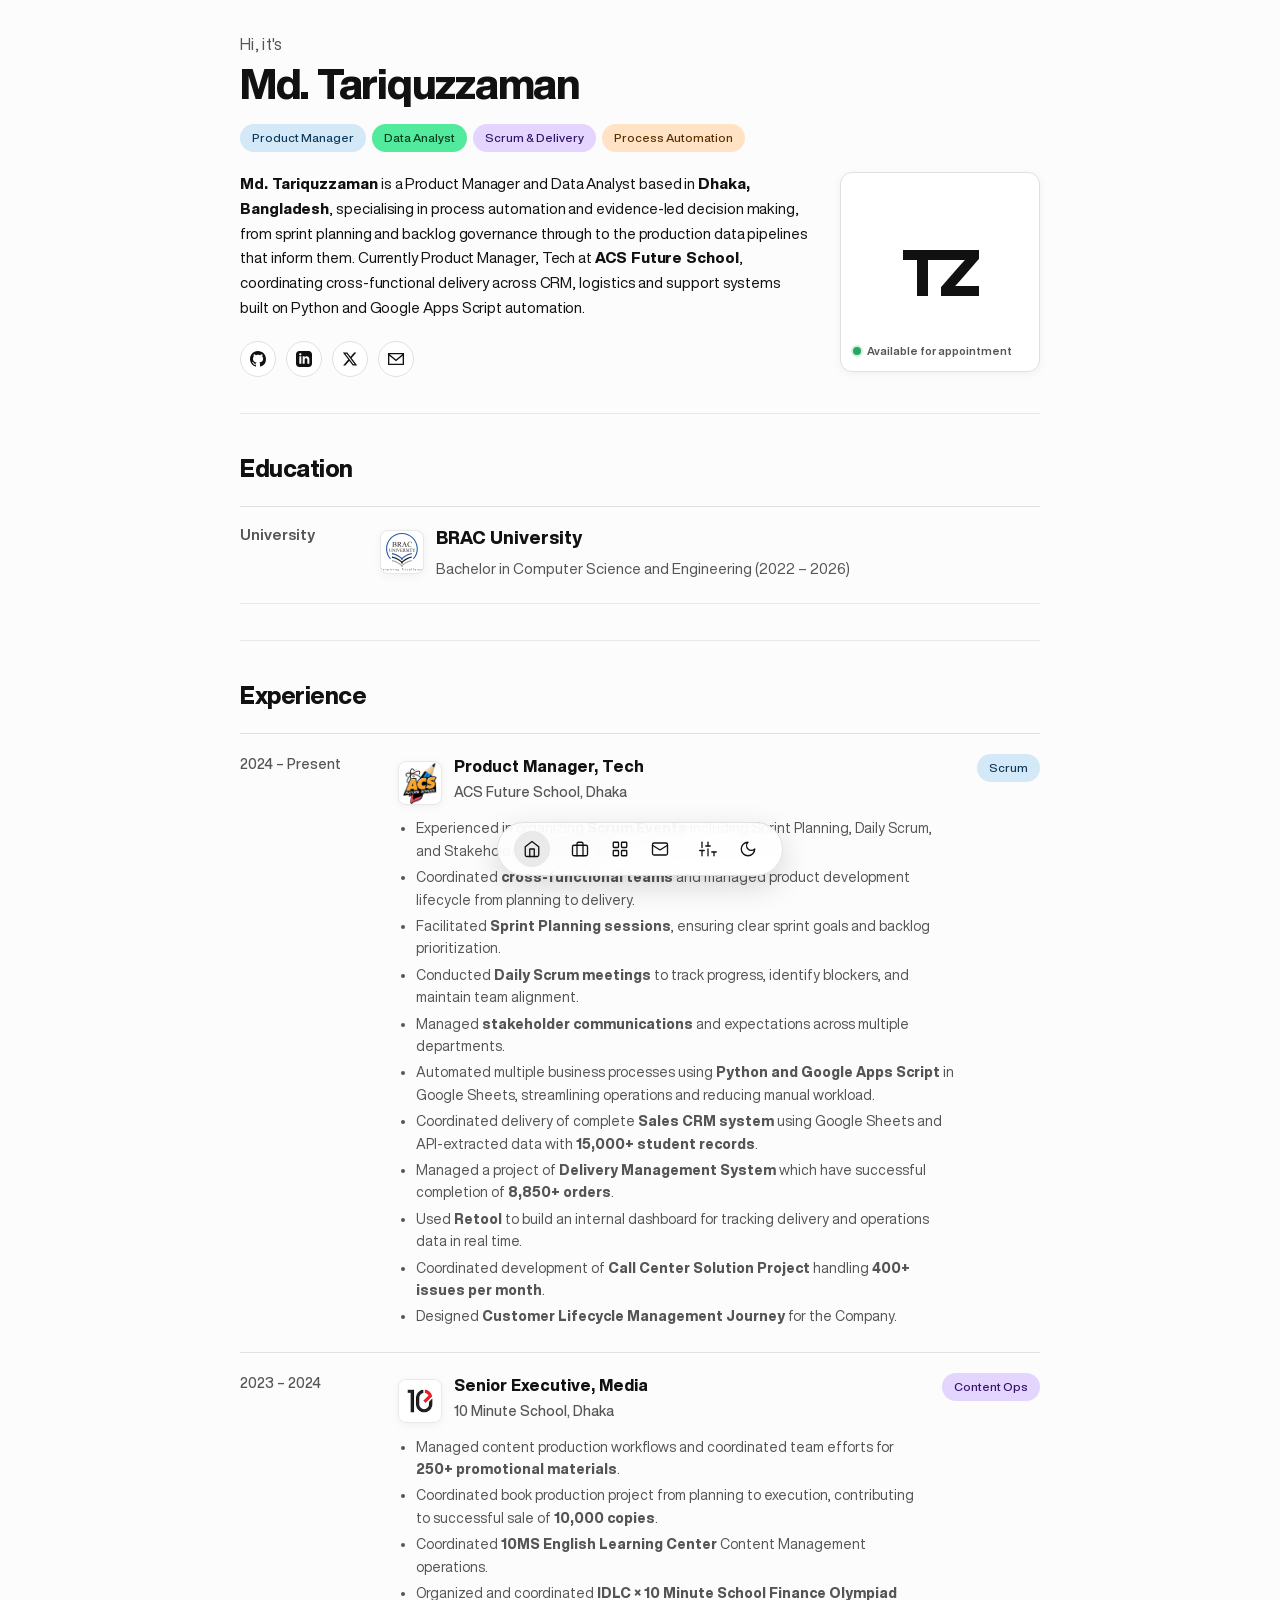
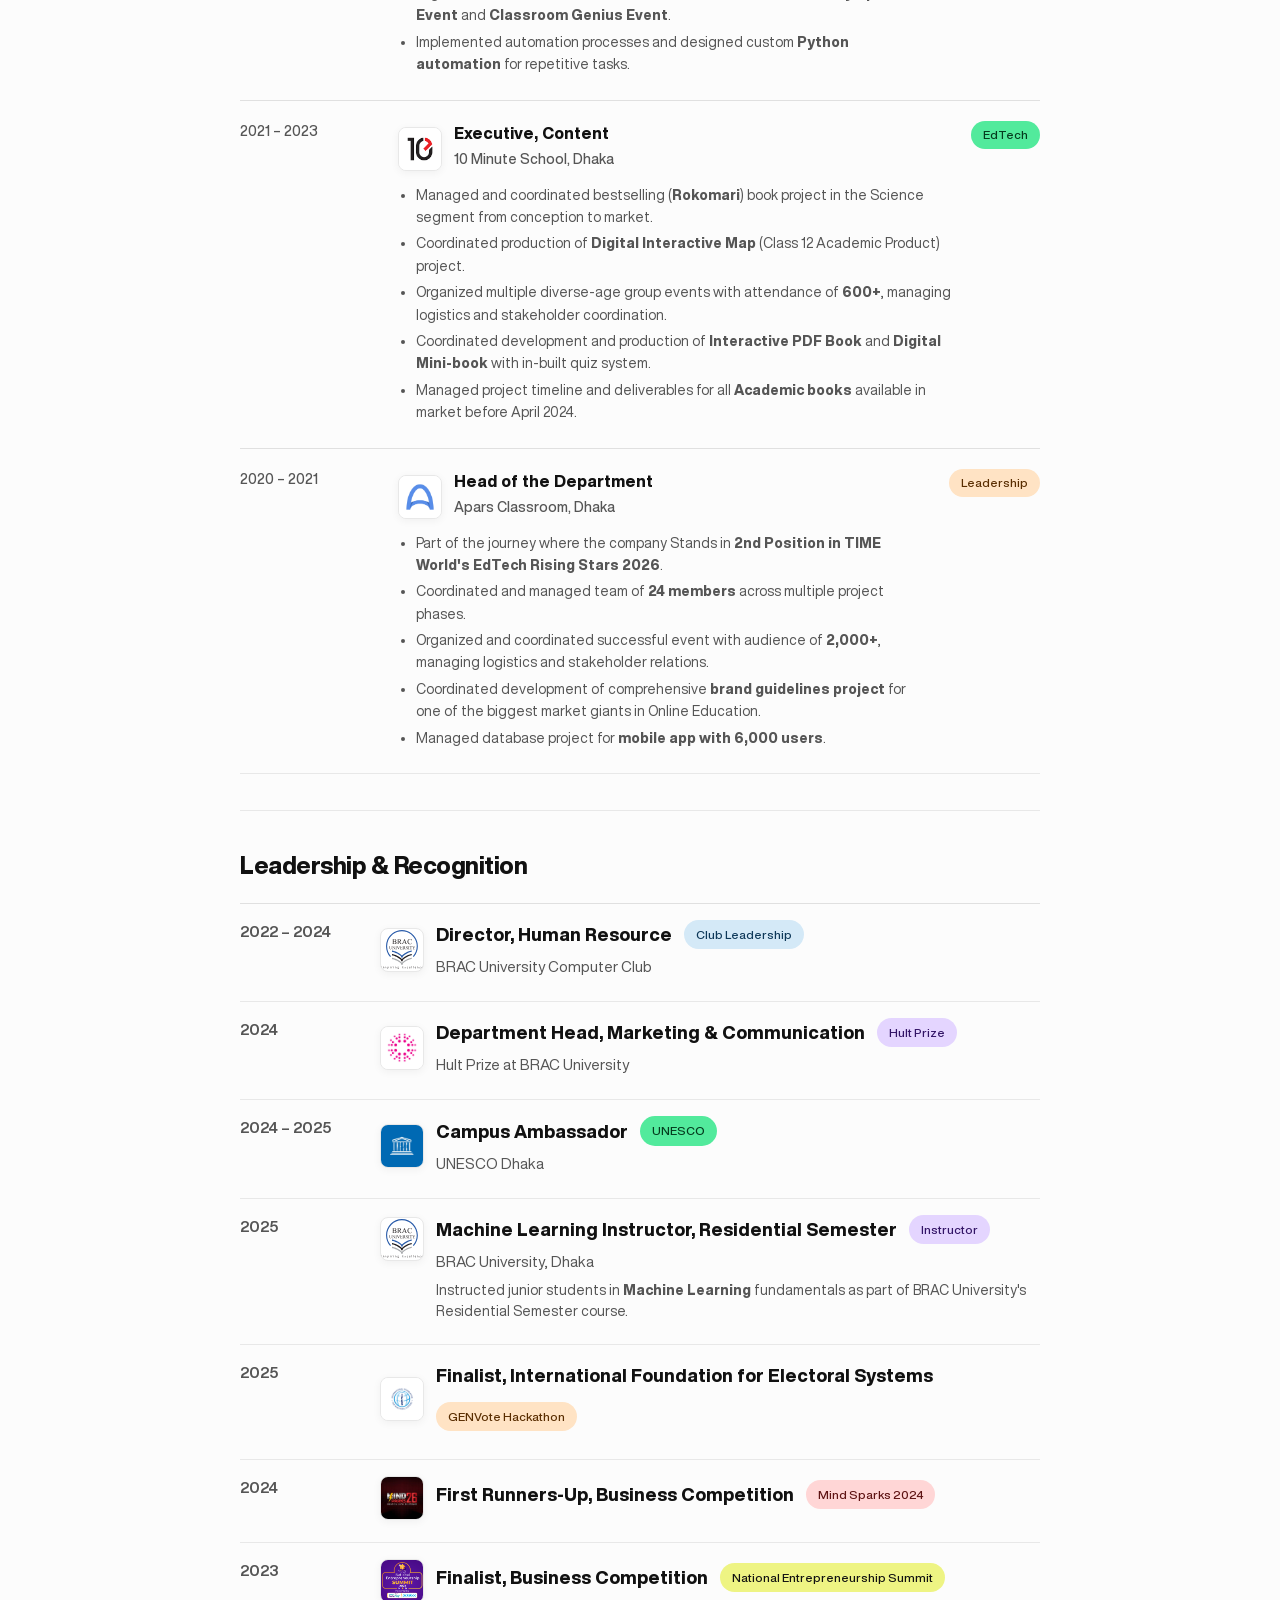
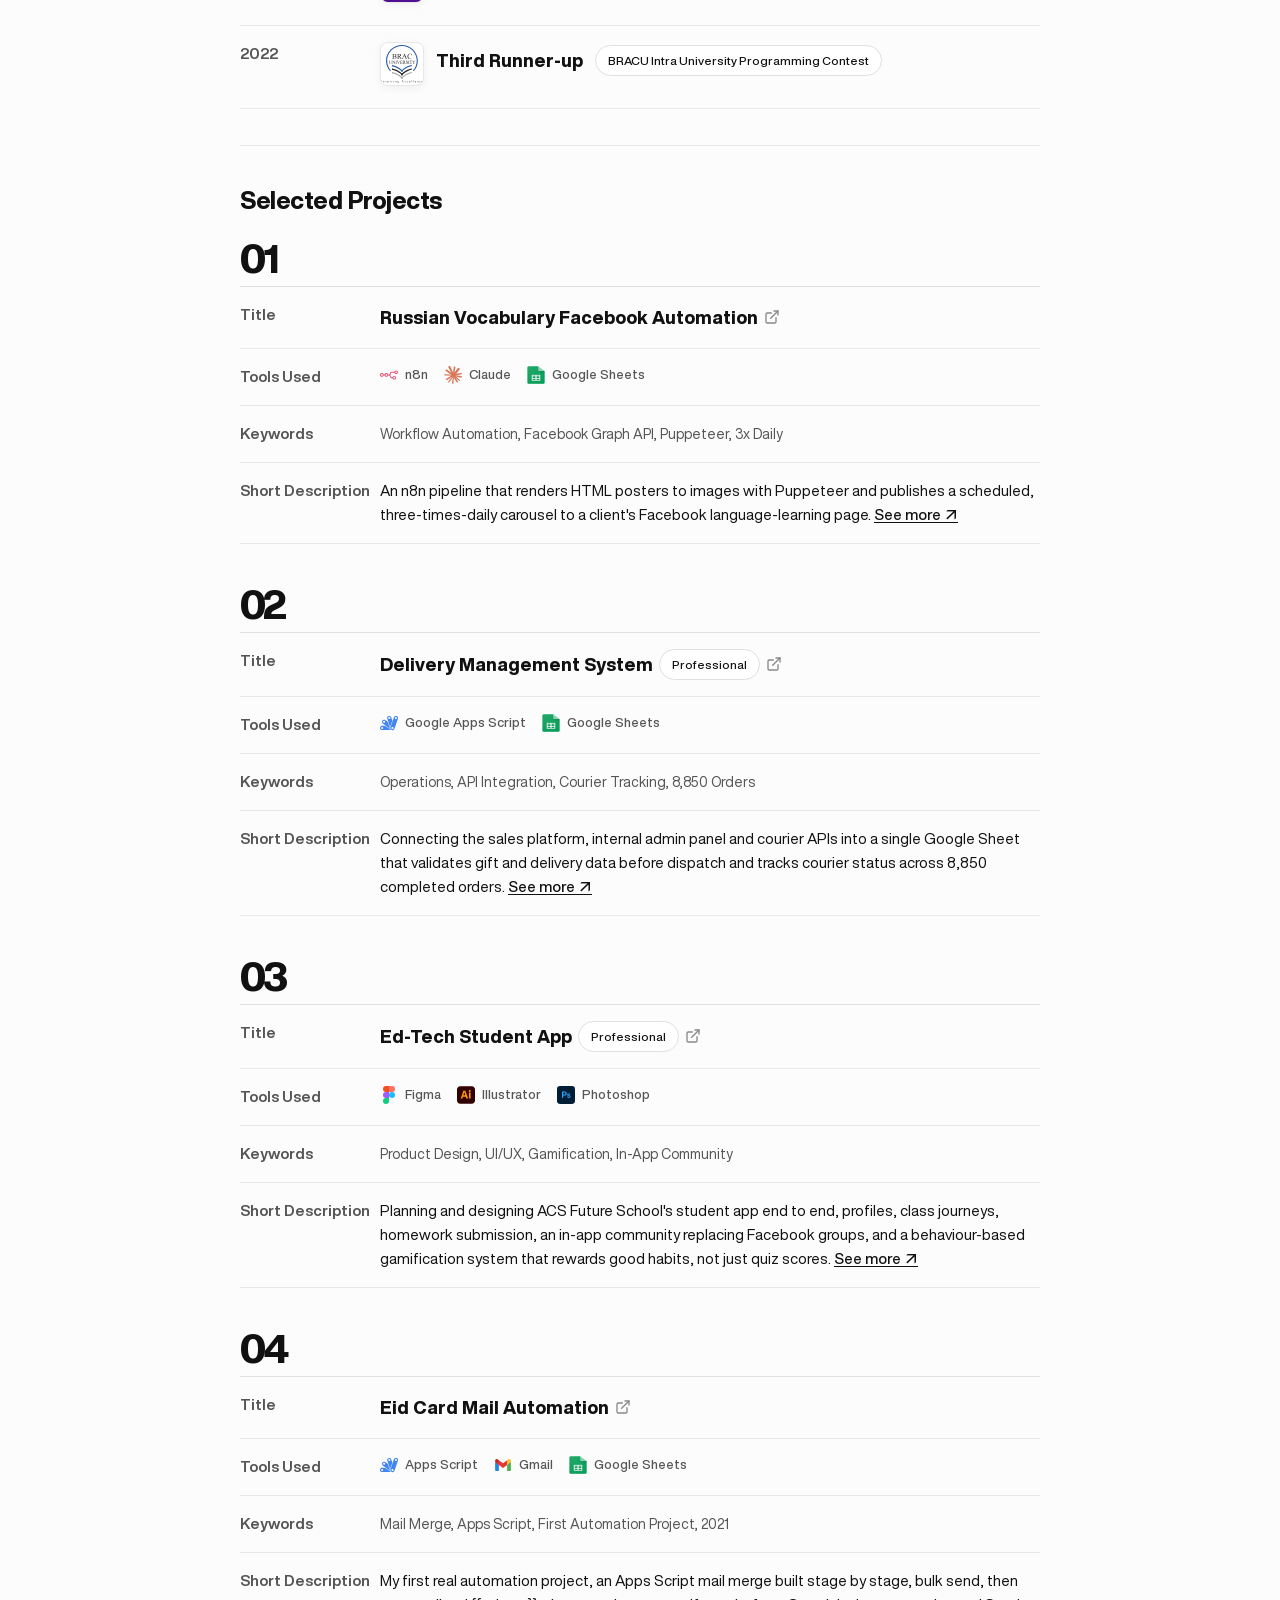
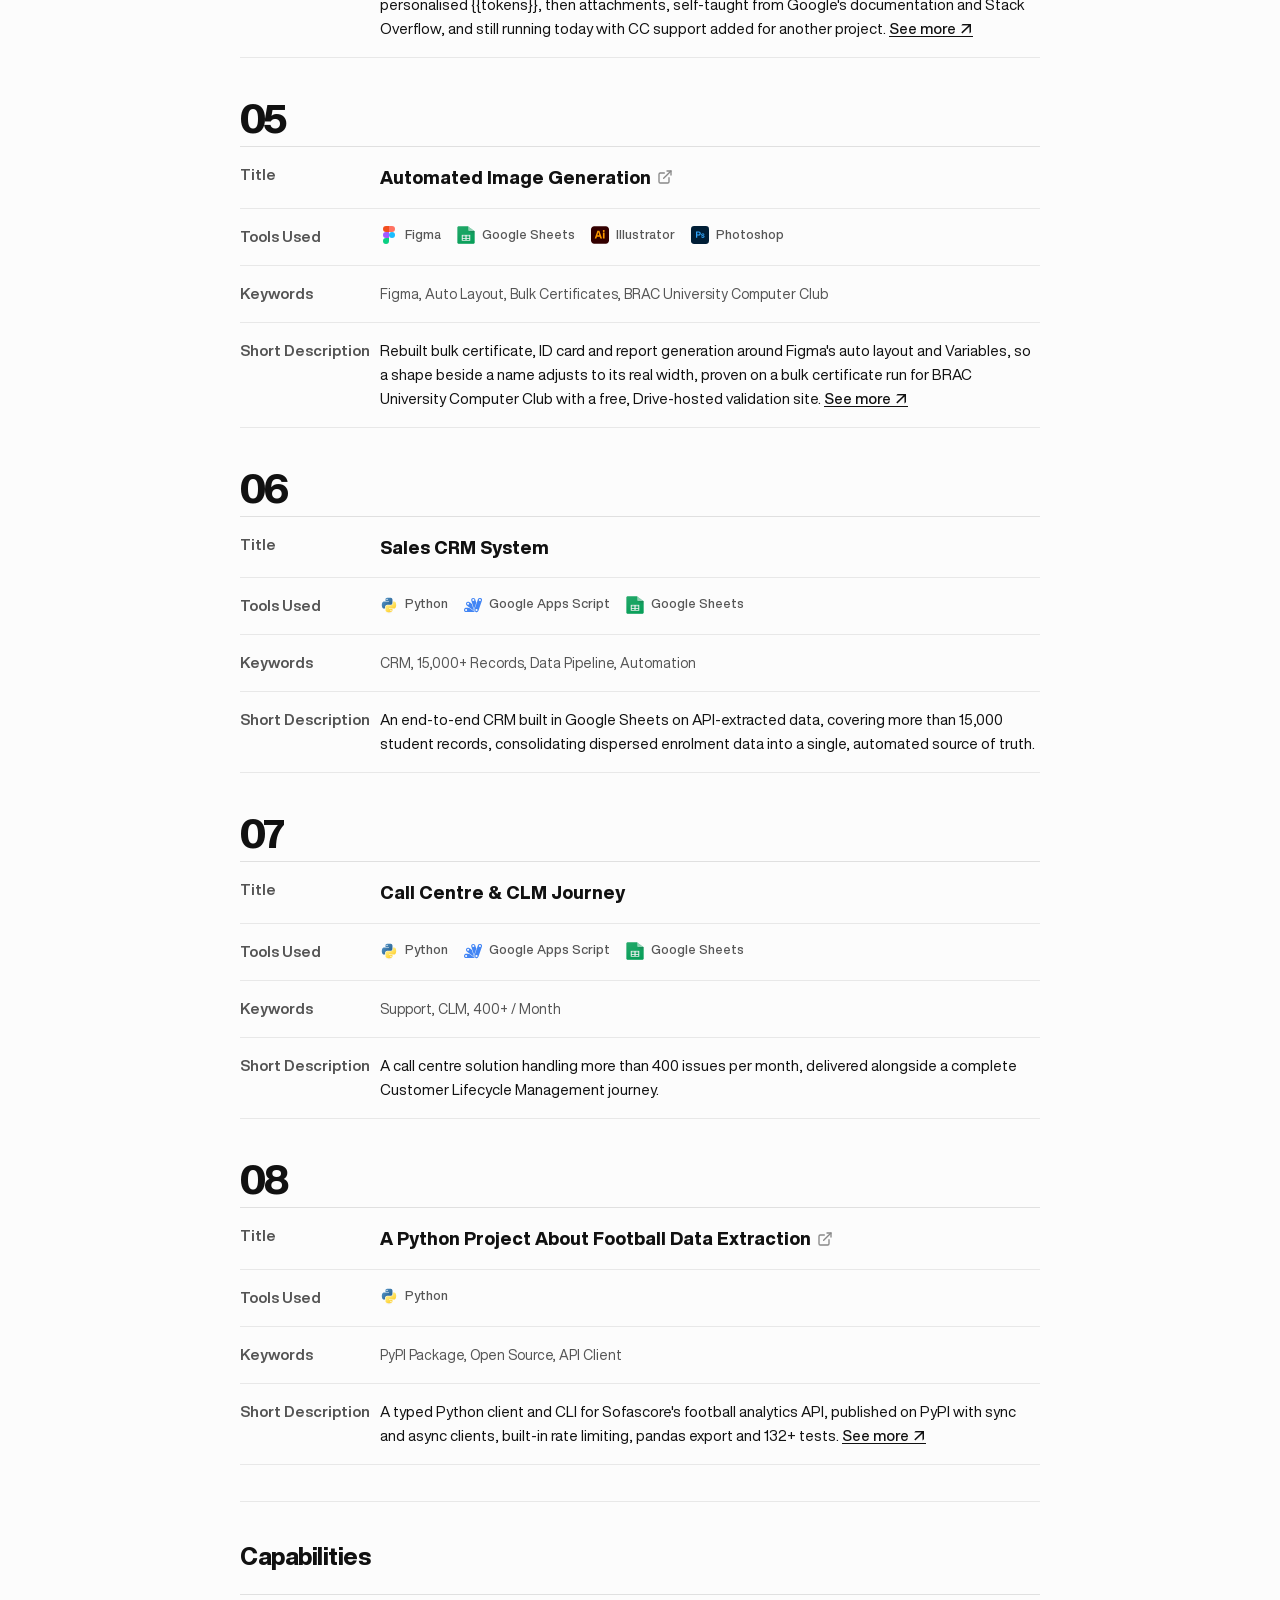
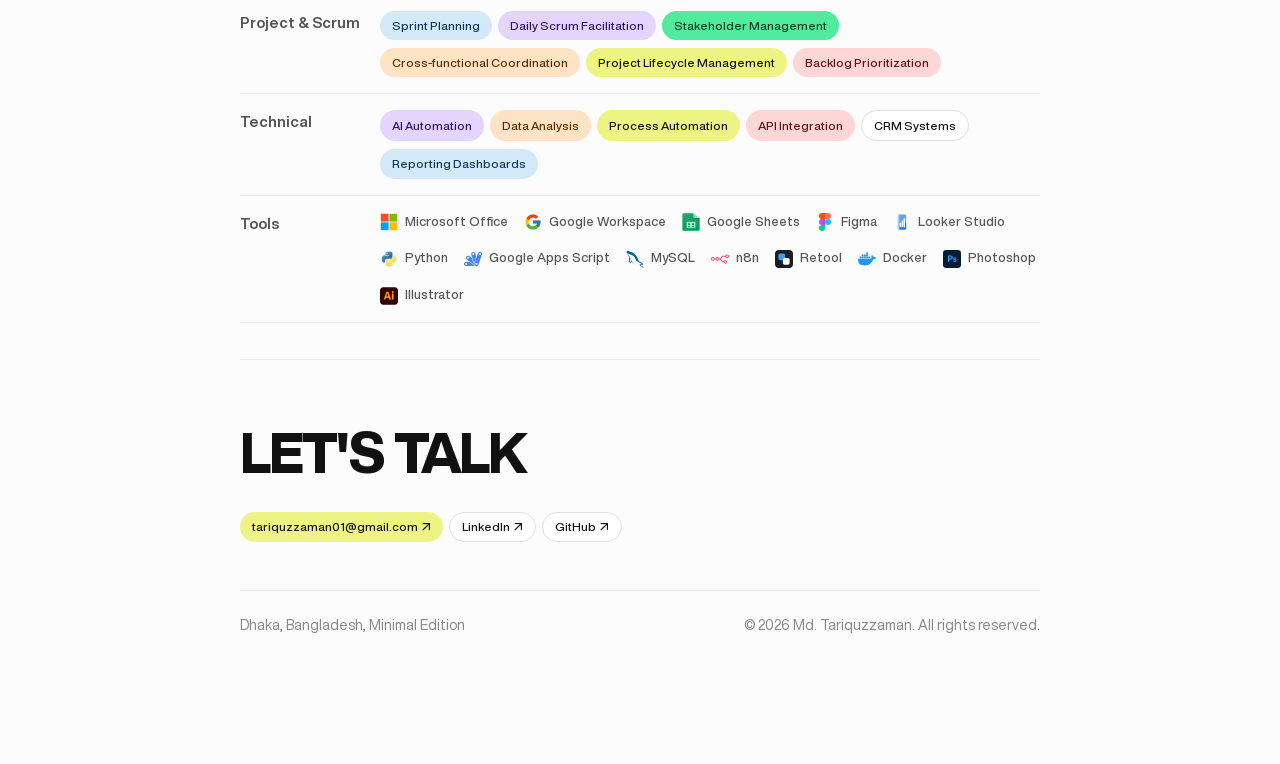
==== commit db83b205: "Move Machine Learning Instructor from Experience to Recognition/Achievements section" ====
--- a/index.html
+++ b/index.html
@@ -151,28 +151,6 @@
           </div>
         </div>
 
-        <div class="timeline-item">
-          <div class="timeline-grid">
-            <div class="timeline-year">2025</div>
-            <div>
-              <div class="institution-header-flex">
-                <div class="institution-logo-box" title="BRAC University Logo">
-                  <img src="img/uploads/logos/bracu.svg" alt="BRAC University Logo" class="institution-logo-img">
-                </div>
-                <div>
-                  <div class="timeline-role">Machine Learning Instructor, Residential Semester</div>
-                  <div class="timeline-org">BRAC University, Dhaka</div>
-                </div>
-              </div>
-              <div class="timeline-desc">
-                <ul>
-                  <li>Instructed junior students in <strong>Machine Learning</strong> fundamentals as part of BRAC University's Residential Semester course.</li>
-                </ul>
-              </div>
-            </div>
-            <div><span class="pill pill-purple">Part-time</span></div>
-          </div>
-        </div>
 
         <div class="timeline-item">
           <div class="timeline-grid">
@@ -313,6 +291,24 @@
                     <span class="pill pill-green">UNESCO</span>
                   </div>
                   <p style="margin-top: 4px; color: var(--text-secondary);">UNESCO Dhaka</p>
+                </div>
+              </div>
+            </td>
+          </tr>
+          <tr>
+            <td class="table-label">2025</td>
+            <td class="table-value">
+              <div class="institution-header-flex" style="align-items: flex-start;">
+                <div class="institution-logo-box" title="BRAC University Logo" style="flex-shrink: 0; margin-top: 2px;">
+                  <img src="img/uploads/logos/bracu.svg" alt="BRAC University Logo" class="institution-logo-img">
+                </div>
+                <div>
+                  <div class="project-header-row">
+                    <span class="project-name">Machine Learning Instructor, Residential Semester</span>
+                    <span class="pill pill-purple">Instructor</span>
+                  </div>
+                  <p style="margin-top: 4px; color: var(--text-secondary);">BRAC University, Dhaka</p>
+                  <p style="margin-top: 6px; font-size: 14px; color: var(--text-secondary); line-height: 1.5;">Instructed junior students in <strong>Machine Learning</strong> fundamentals as part of BRAC University's Residential Semester course.</p>
                 </div>
               </div>
             </td>
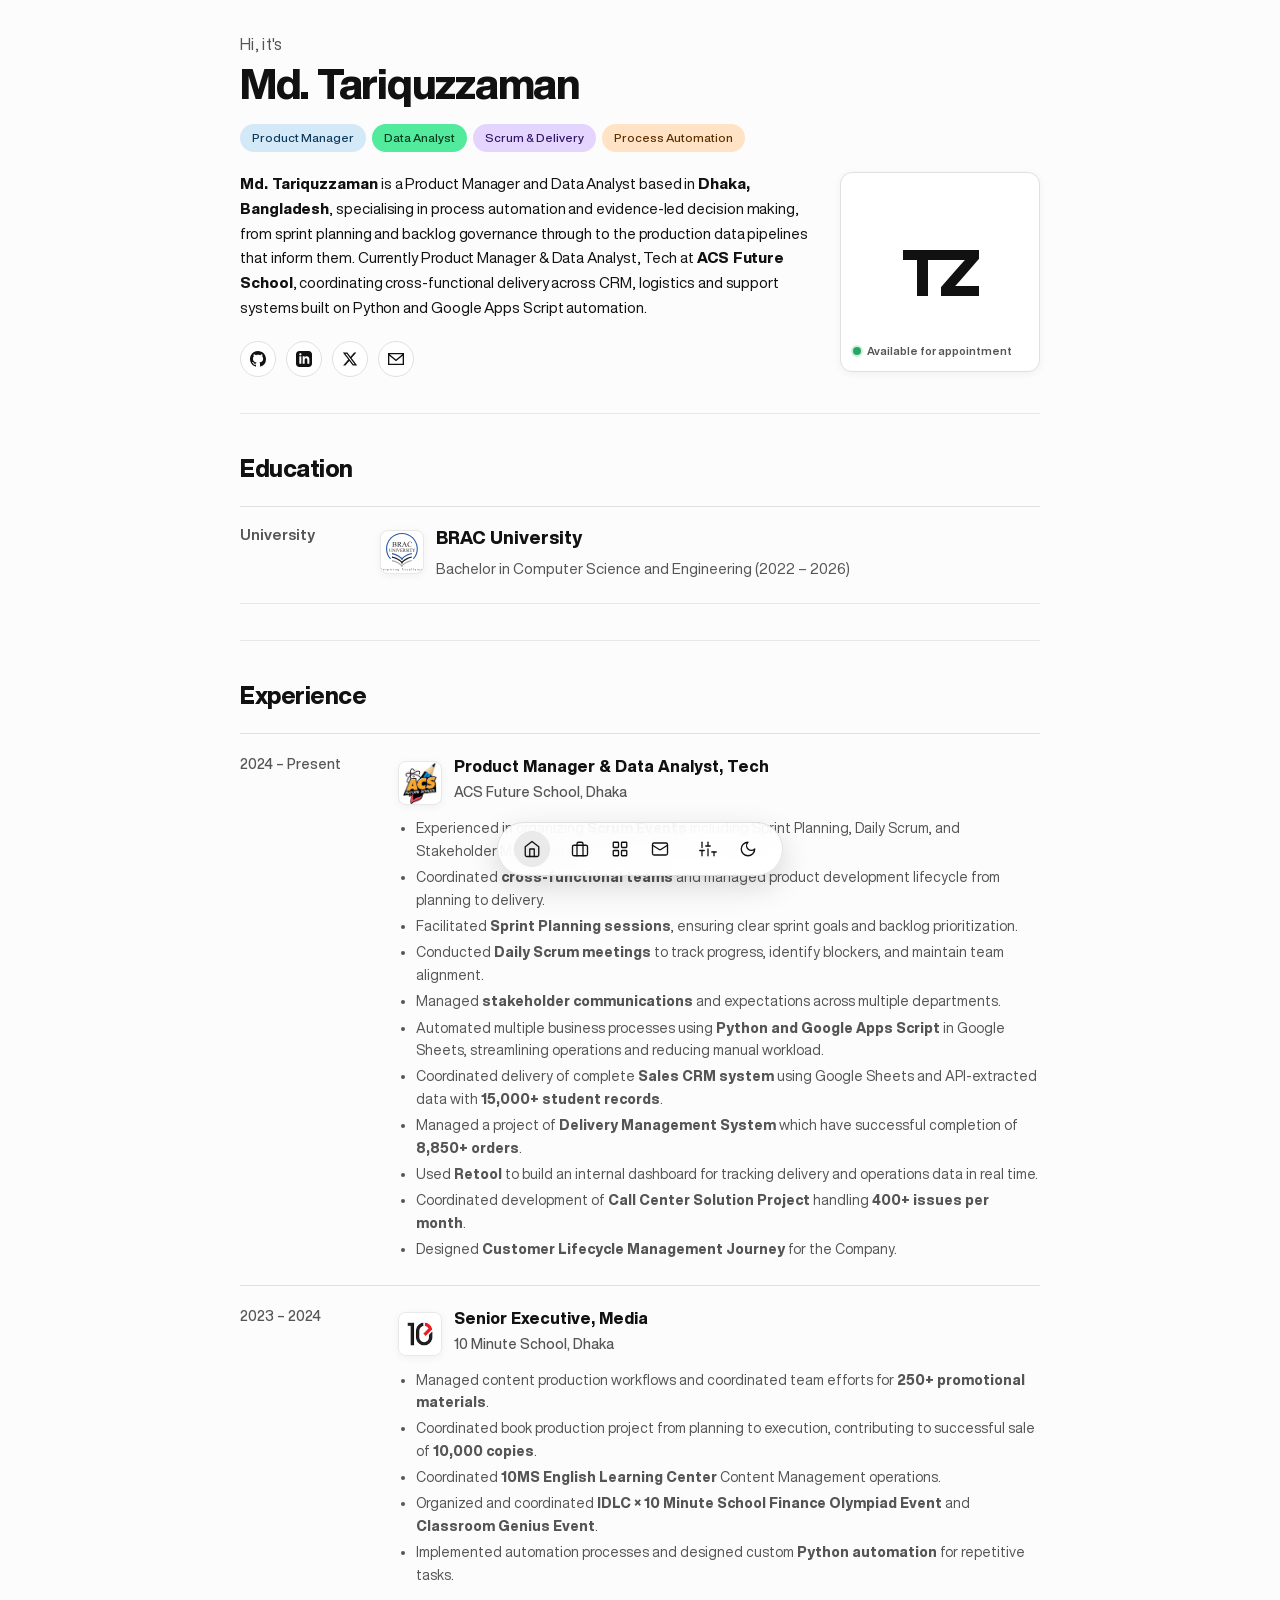
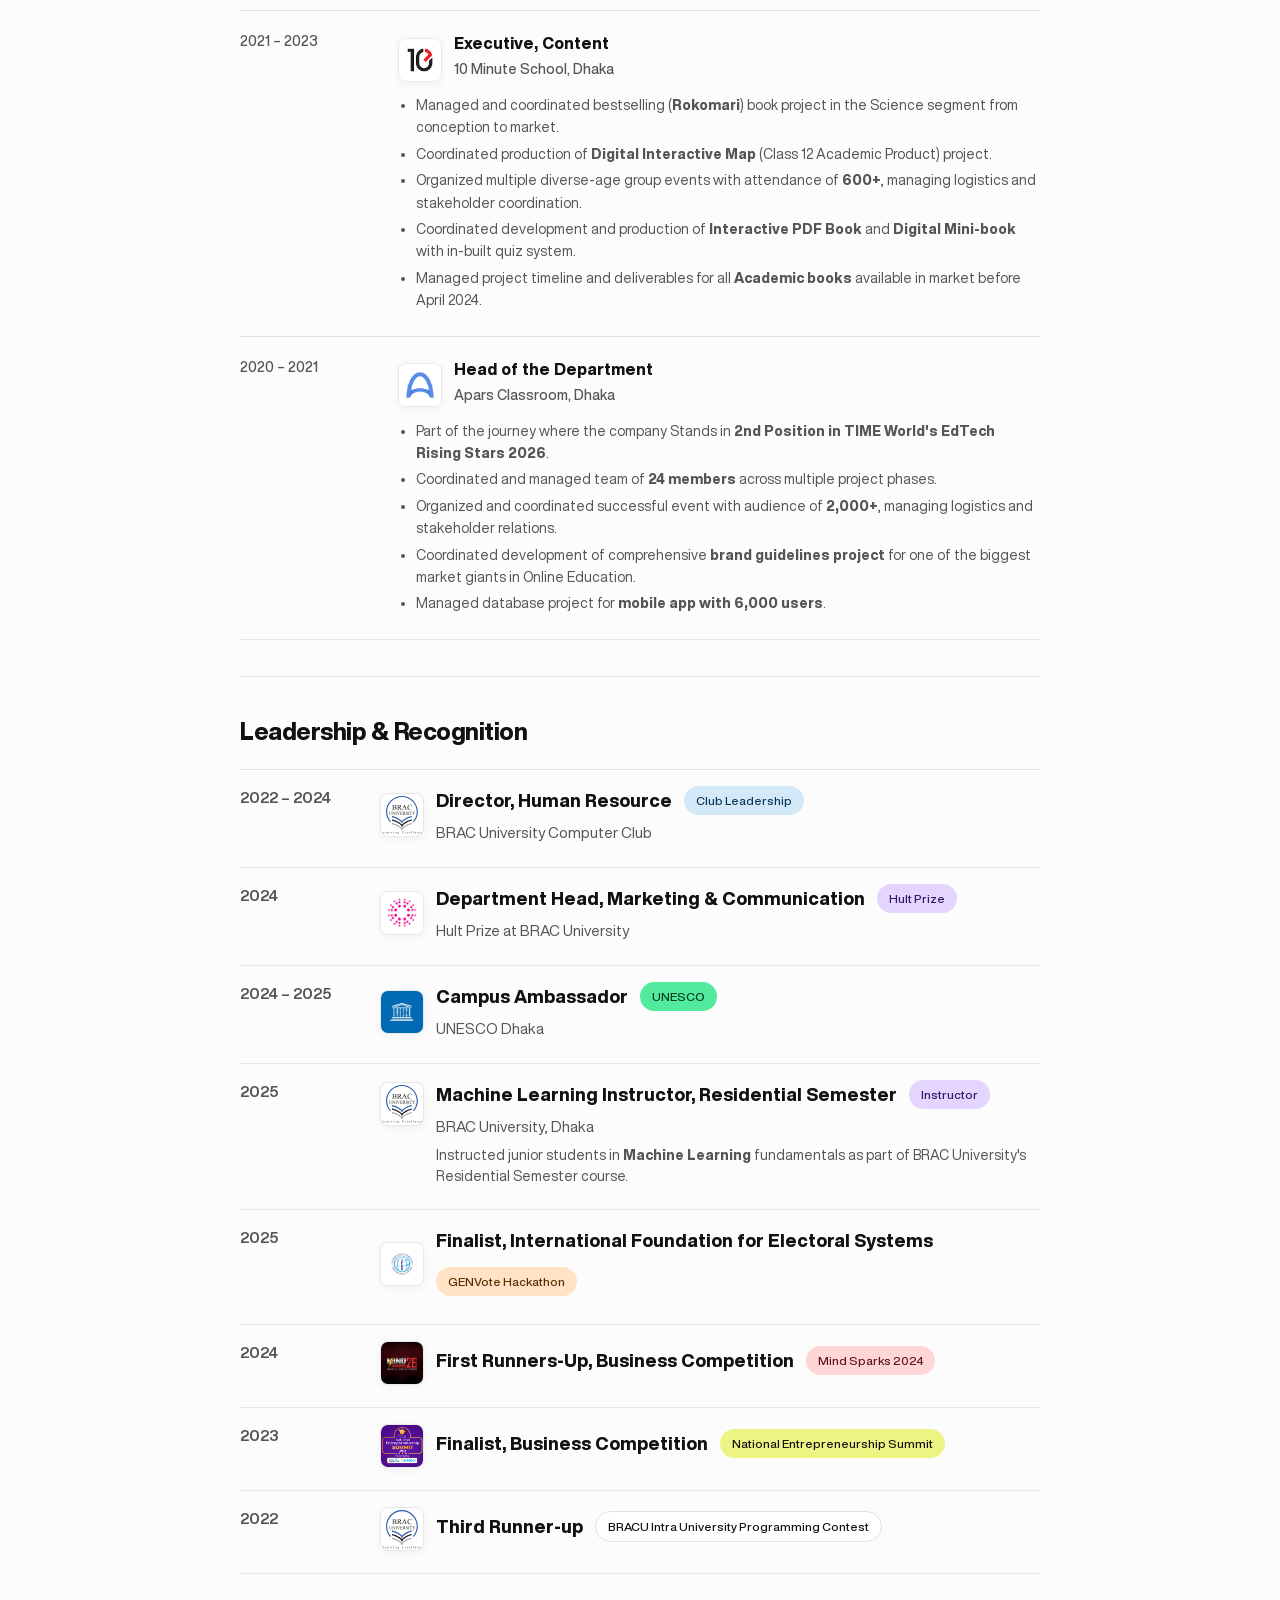
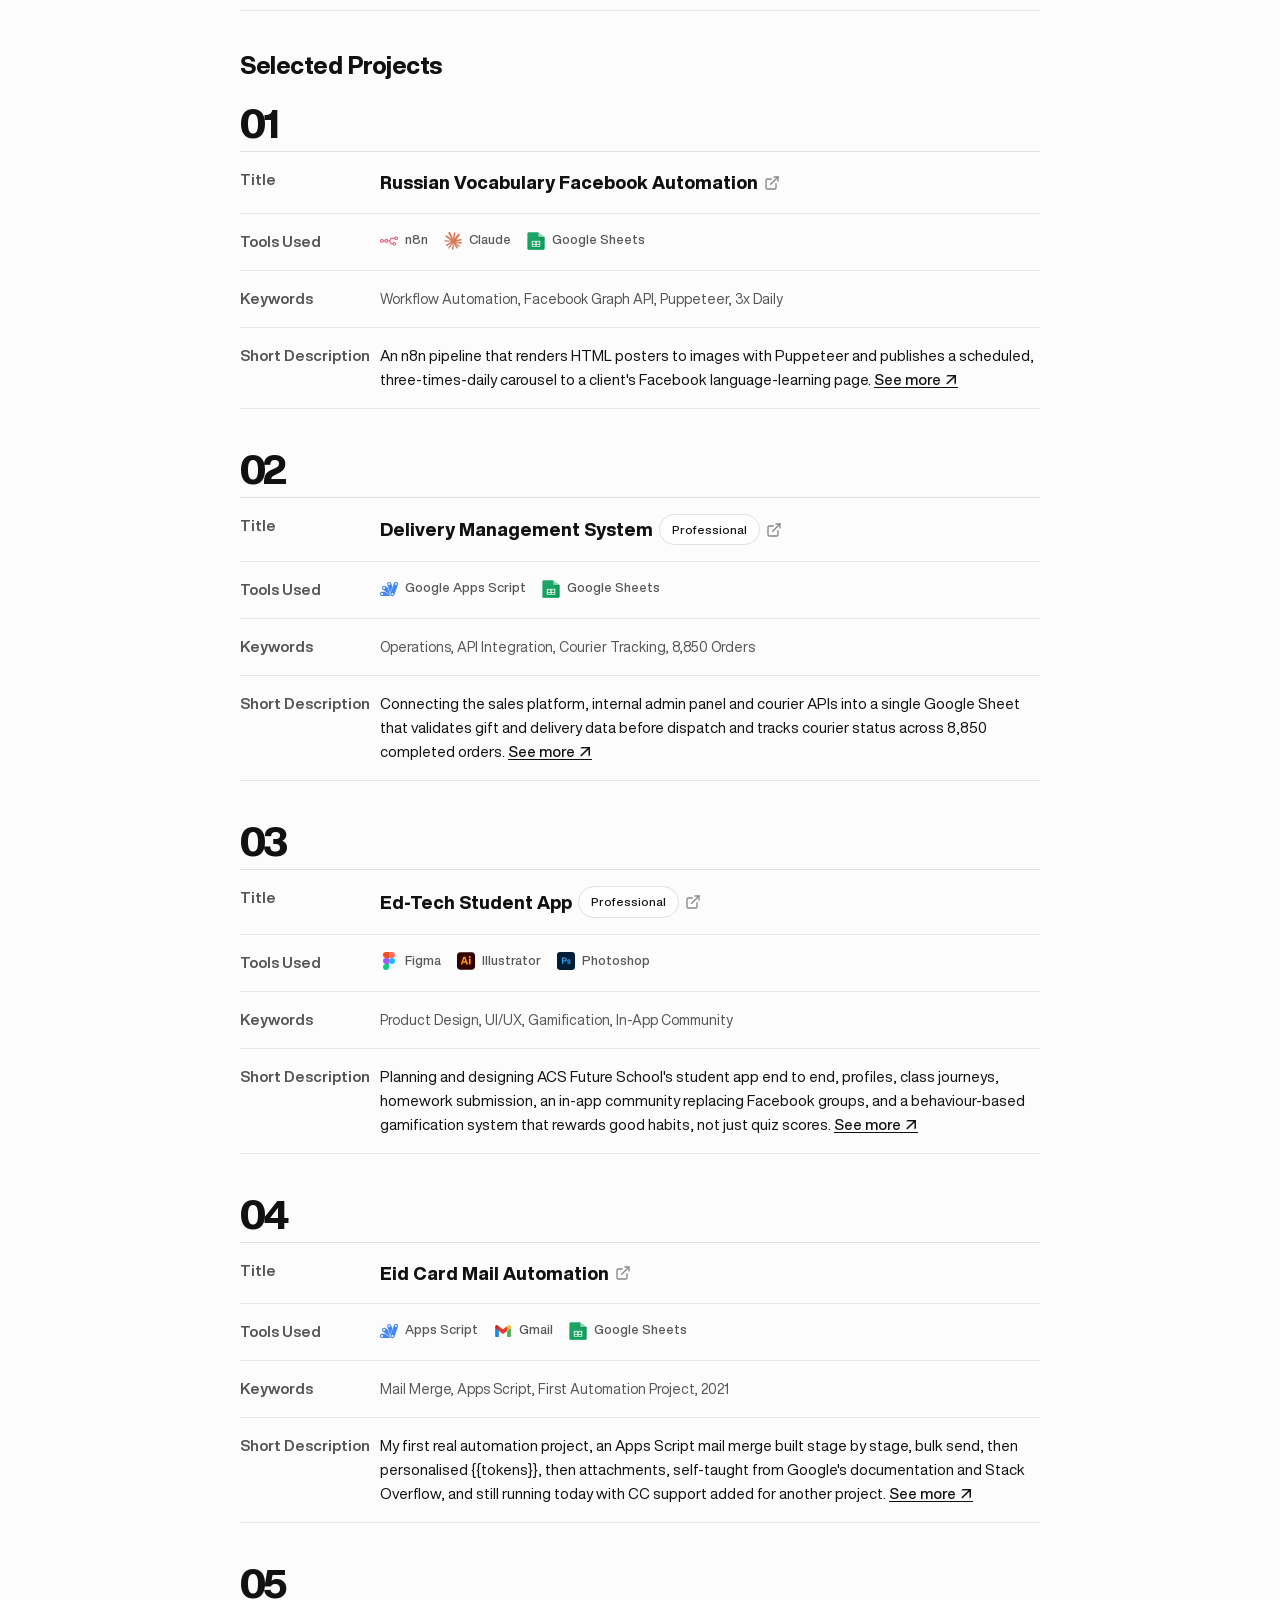
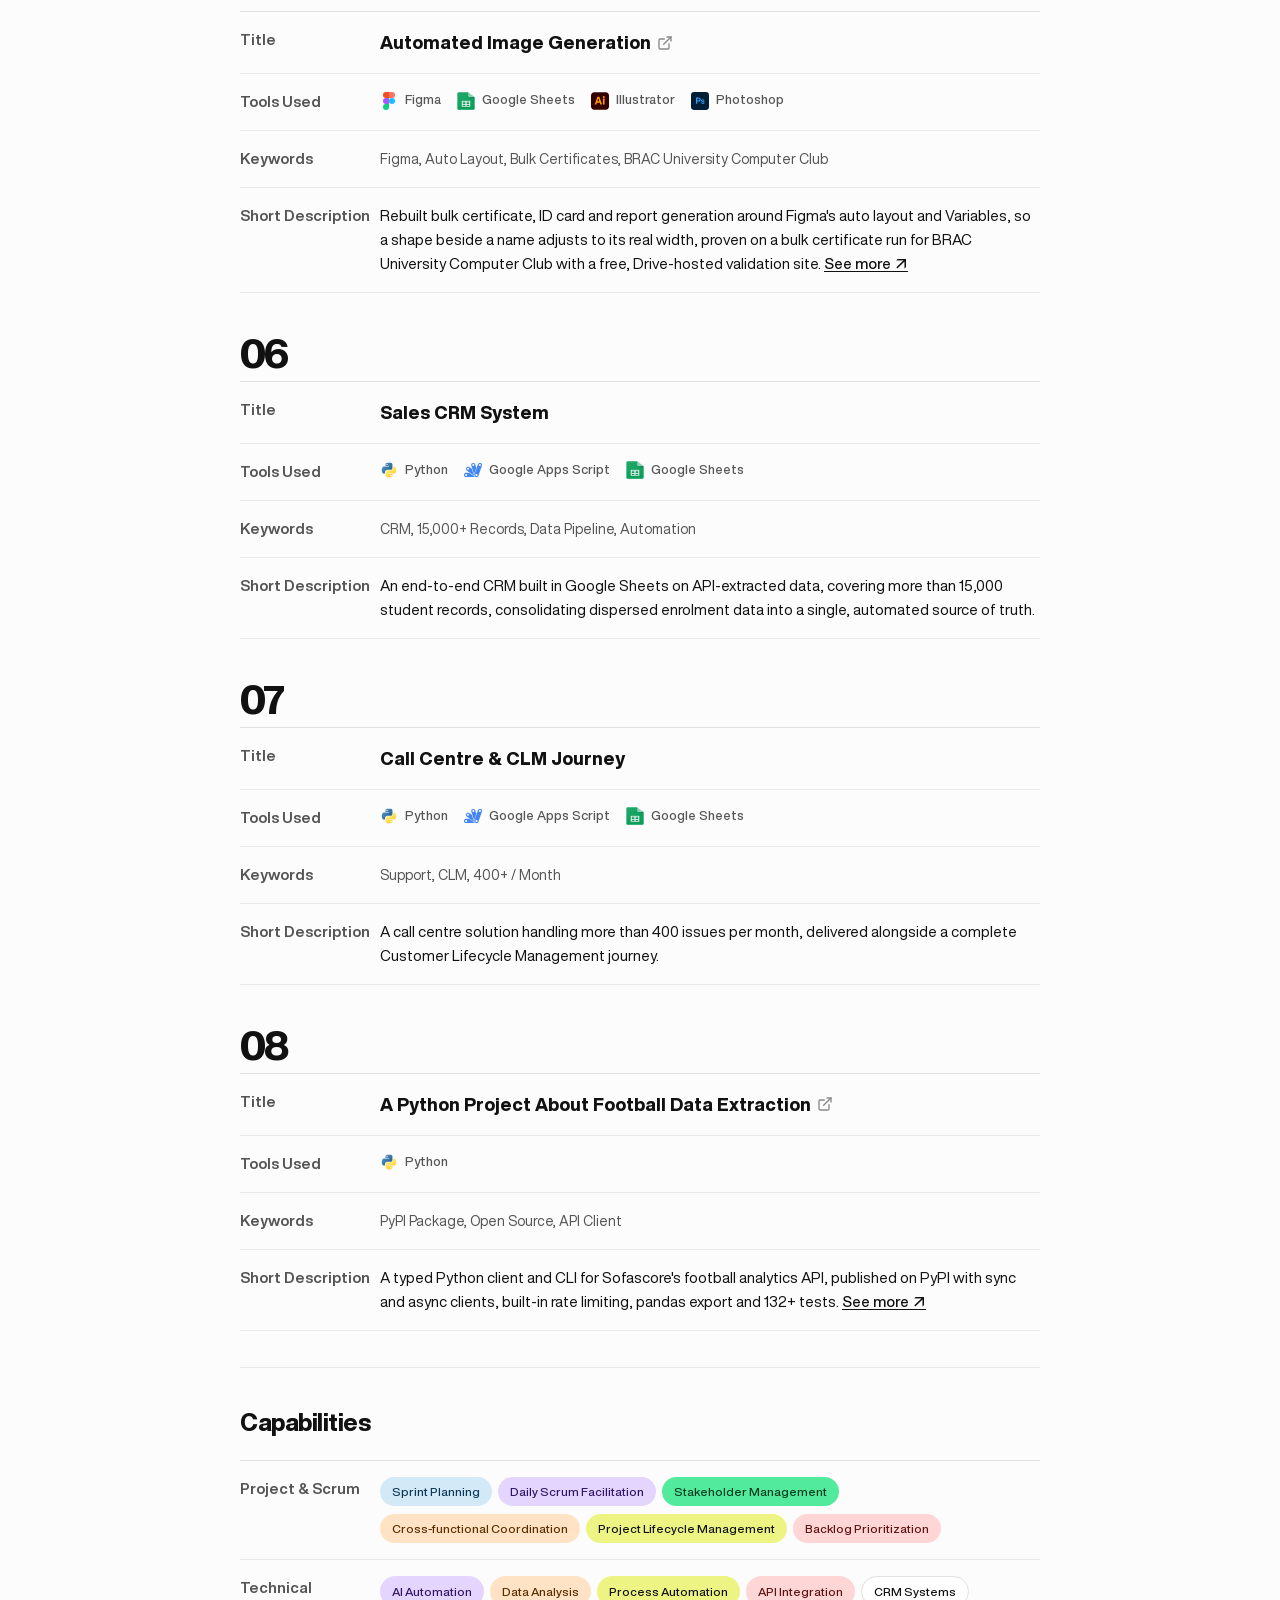
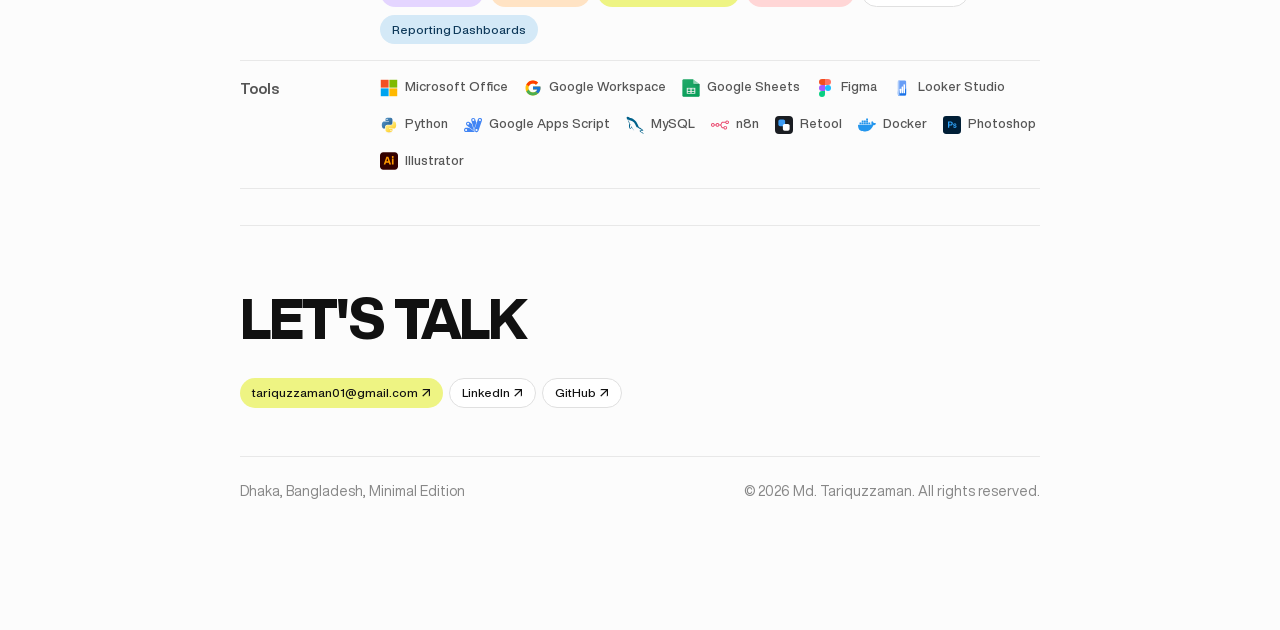
==== commit 1884e864: "Update role to Product Manager & Data Analyst, Tech and remove tags from Experience jobs" ====
--- a/index.html
+++ b/index.html
@@ -36,7 +36,7 @@
             <strong>Md. Tariquzzaman</strong> is a Product Manager and Data Analyst based in
             <strong>Dhaka, Bangladesh</strong>, specialising in process automation and evidence-led decision
             making, from sprint planning and backlog governance through to the production data pipelines that
-            inform them. Currently Product Manager, Tech at <strong>ACS Future School</strong>, coordinating
+            inform them. Currently Product Manager & Data Analyst, Tech at <strong>ACS Future School</strong>, coordinating
             cross-functional delivery across CRM, logistics and support systems built on Python and Google
             Apps Script automation.
           </p>
@@ -127,7 +127,7 @@
                   <img src="img/uploads/logos/acs-future-school.png" alt="ACS Future School Logo" class="institution-logo-img">
                 </div>
                 <div>
-                  <div class="timeline-role">Product Manager, Tech</div>
+                  <div class="timeline-role">Product Manager & Data Analyst, Tech</div>
                   <div class="timeline-org">ACS Future School, Dhaka</div>
                 </div>
               </div>
@@ -147,7 +147,6 @@
                 </ul>
               </div>
             </div>
-            <div><span class="pill pill-blue">Scrum</span></div>
           </div>
         </div>
 
@@ -175,7 +174,6 @@
                 </ul>
               </div>
             </div>
-            <div><span class="pill pill-purple">Content Ops</span></div>
           </div>
         </div>
 
@@ -202,7 +200,6 @@
                 </ul>
               </div>
             </div>
-            <div><span class="pill pill-green">EdTech</span></div>
           </div>
         </div>
 
@@ -229,7 +226,6 @@
                 </ul>
               </div>
             </div>
-            <div><span class="pill pill-orange">Leadership</span></div>
           </div>
         </div>
 
--- a/styles.css
+++ b/styles.css
@@ -410,7 +410,7 @@
 
 .timeline-item { border-top: 1px solid var(--border-color); padding: 20px 0; }
 .timeline-item:last-child { border-bottom: 1px solid var(--border-light); }
-.timeline-grid { display: grid; grid-template-columns: 140px 1fr auto; gap: 18px; align-items: start; }
+.timeline-grid { display: grid; grid-template-columns: 140px 1fr; gap: 18px; align-items: start; }
 @media (max-width: 640px) { .timeline-grid { grid-template-columns: 1fr; gap: 8px; } }
 .timeline-year { font-size: 14px; font-weight: 500; color: var(--text-secondary); }
 .timeline-role { font-size: 16px; font-weight: 800; color: var(--text-primary); margin-bottom: 4px; }
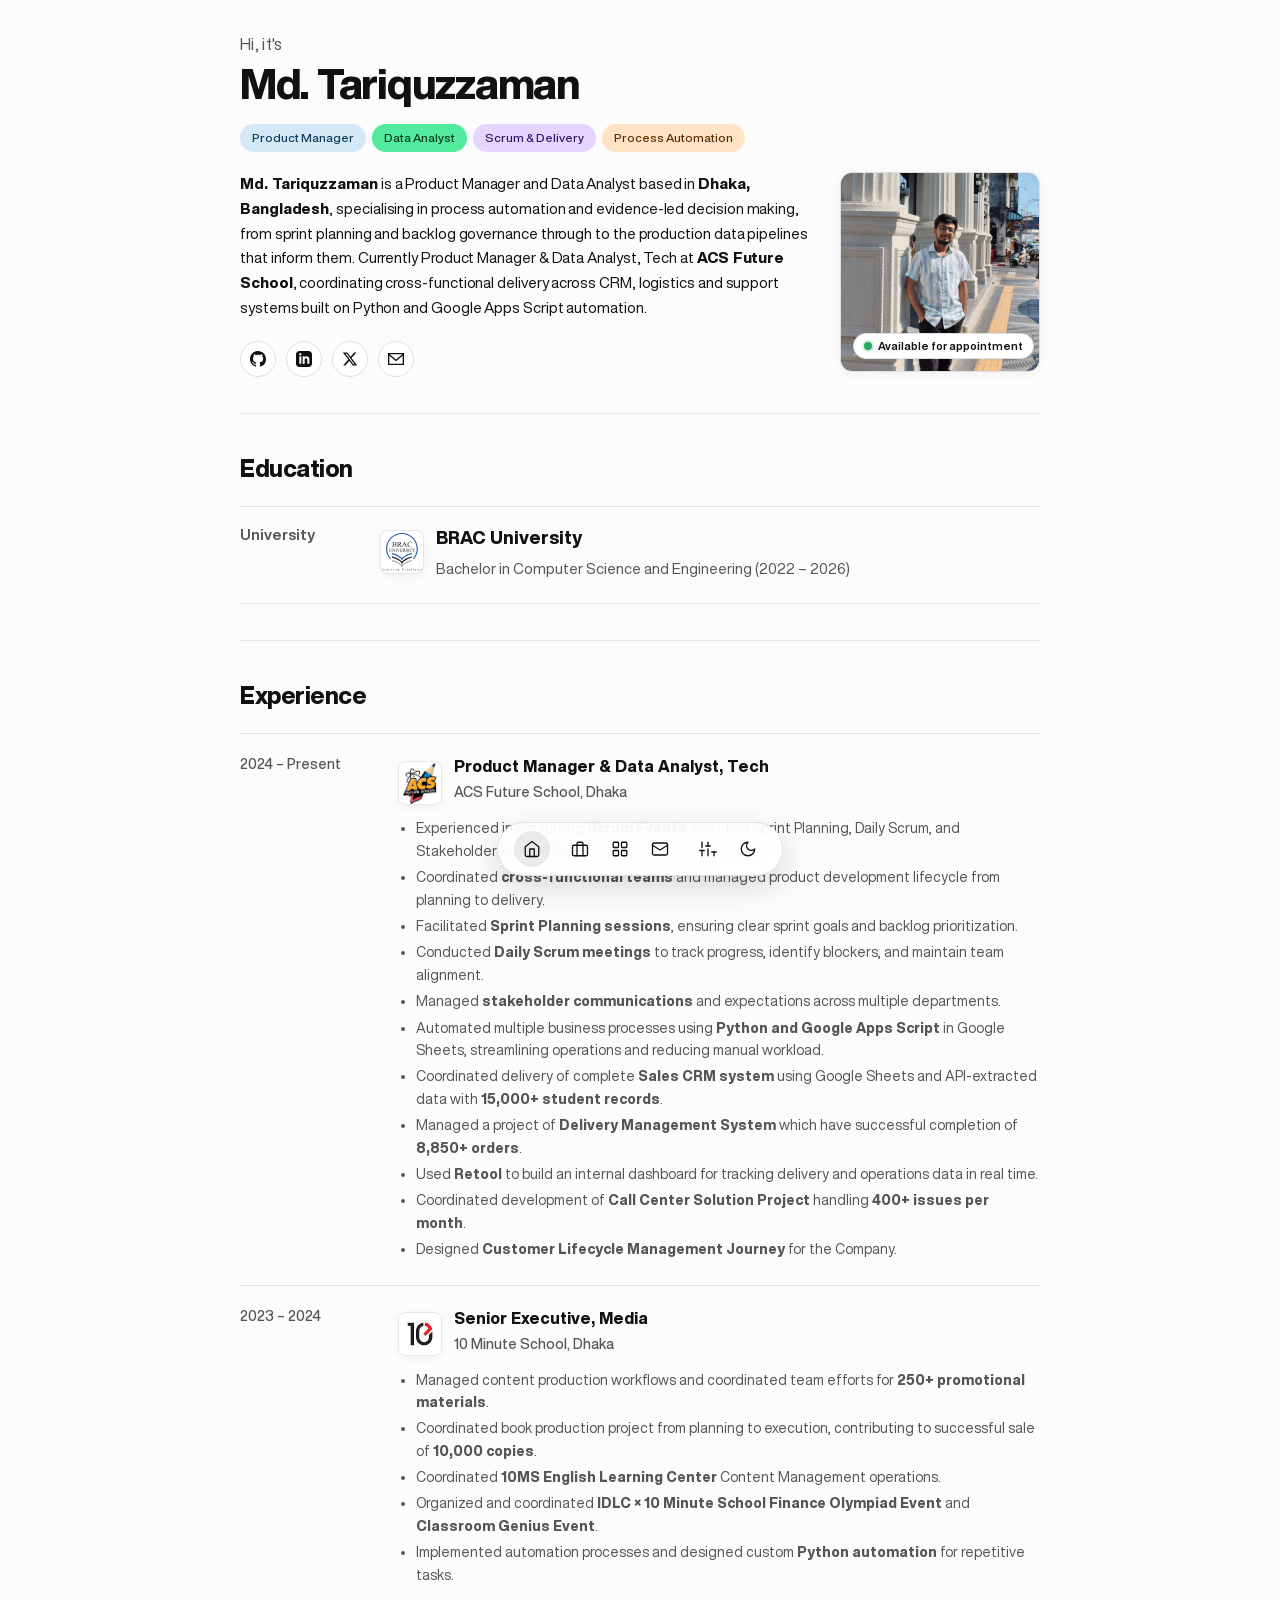
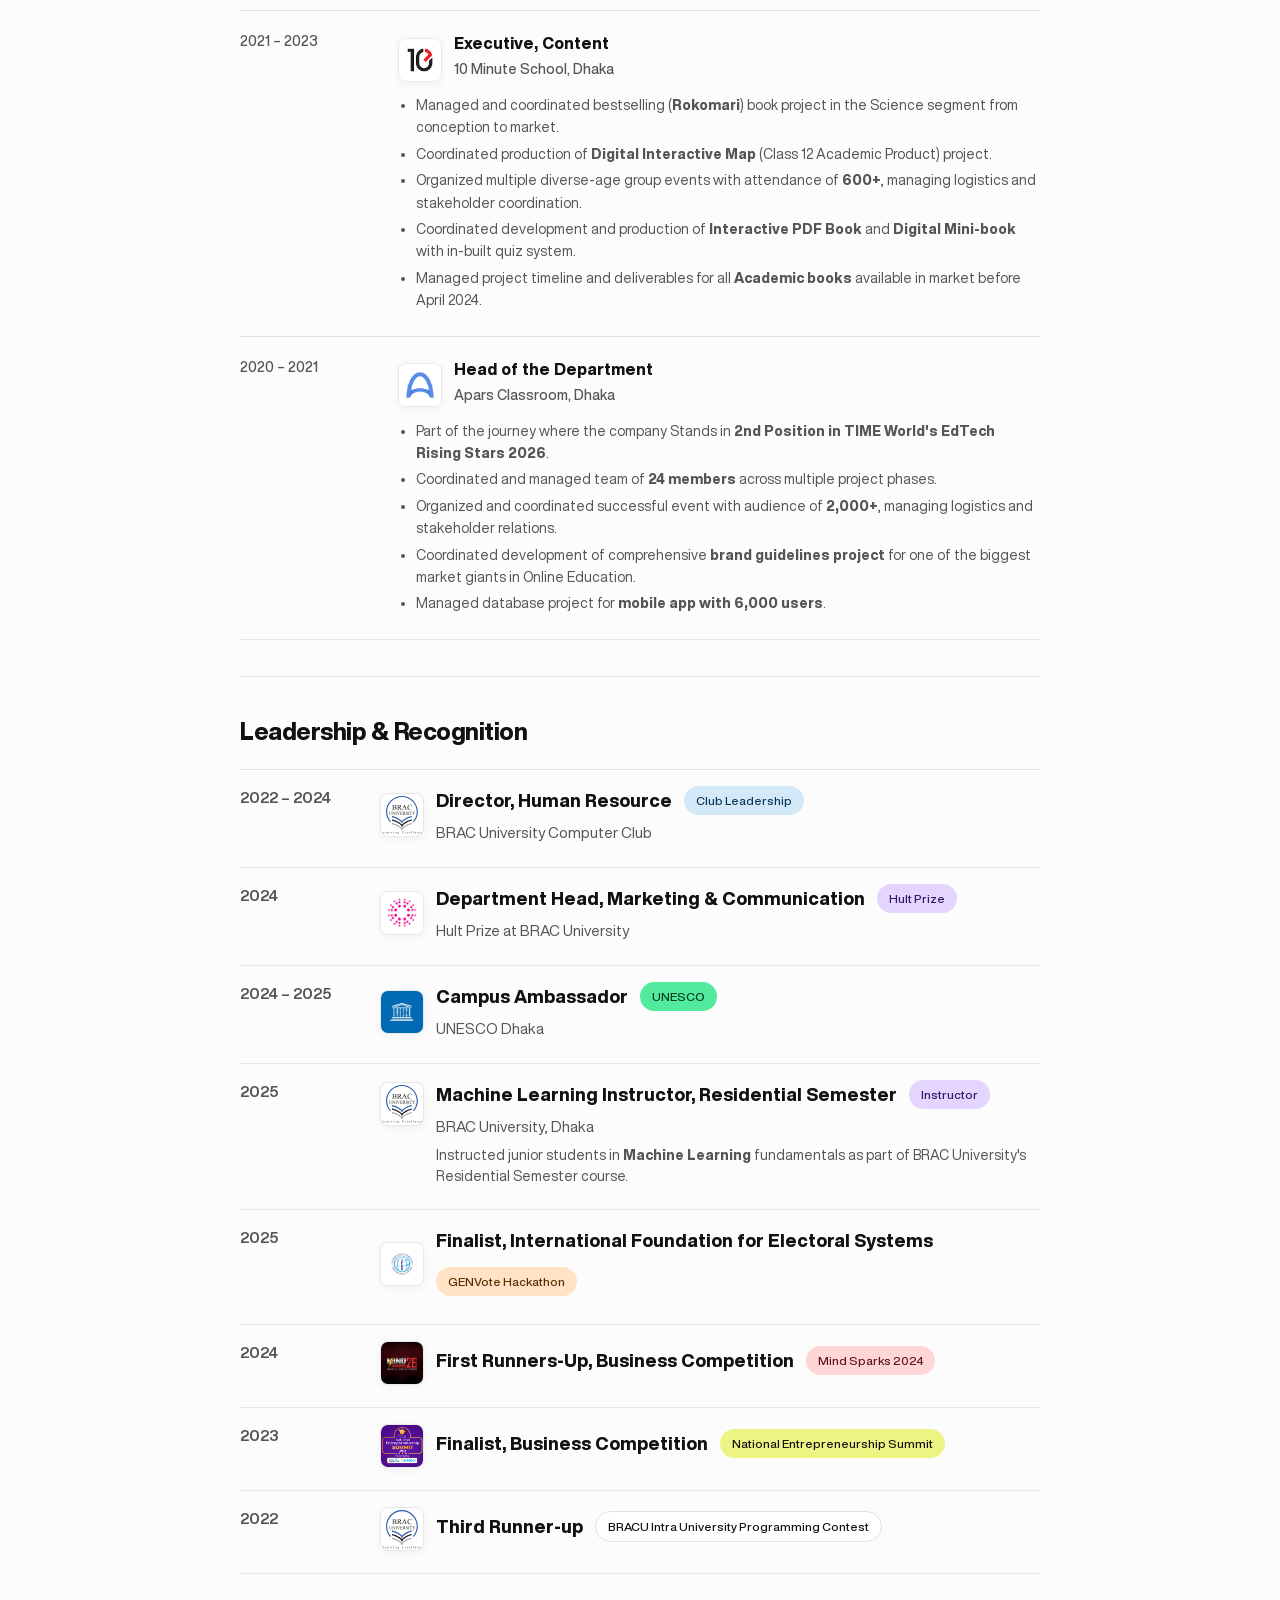
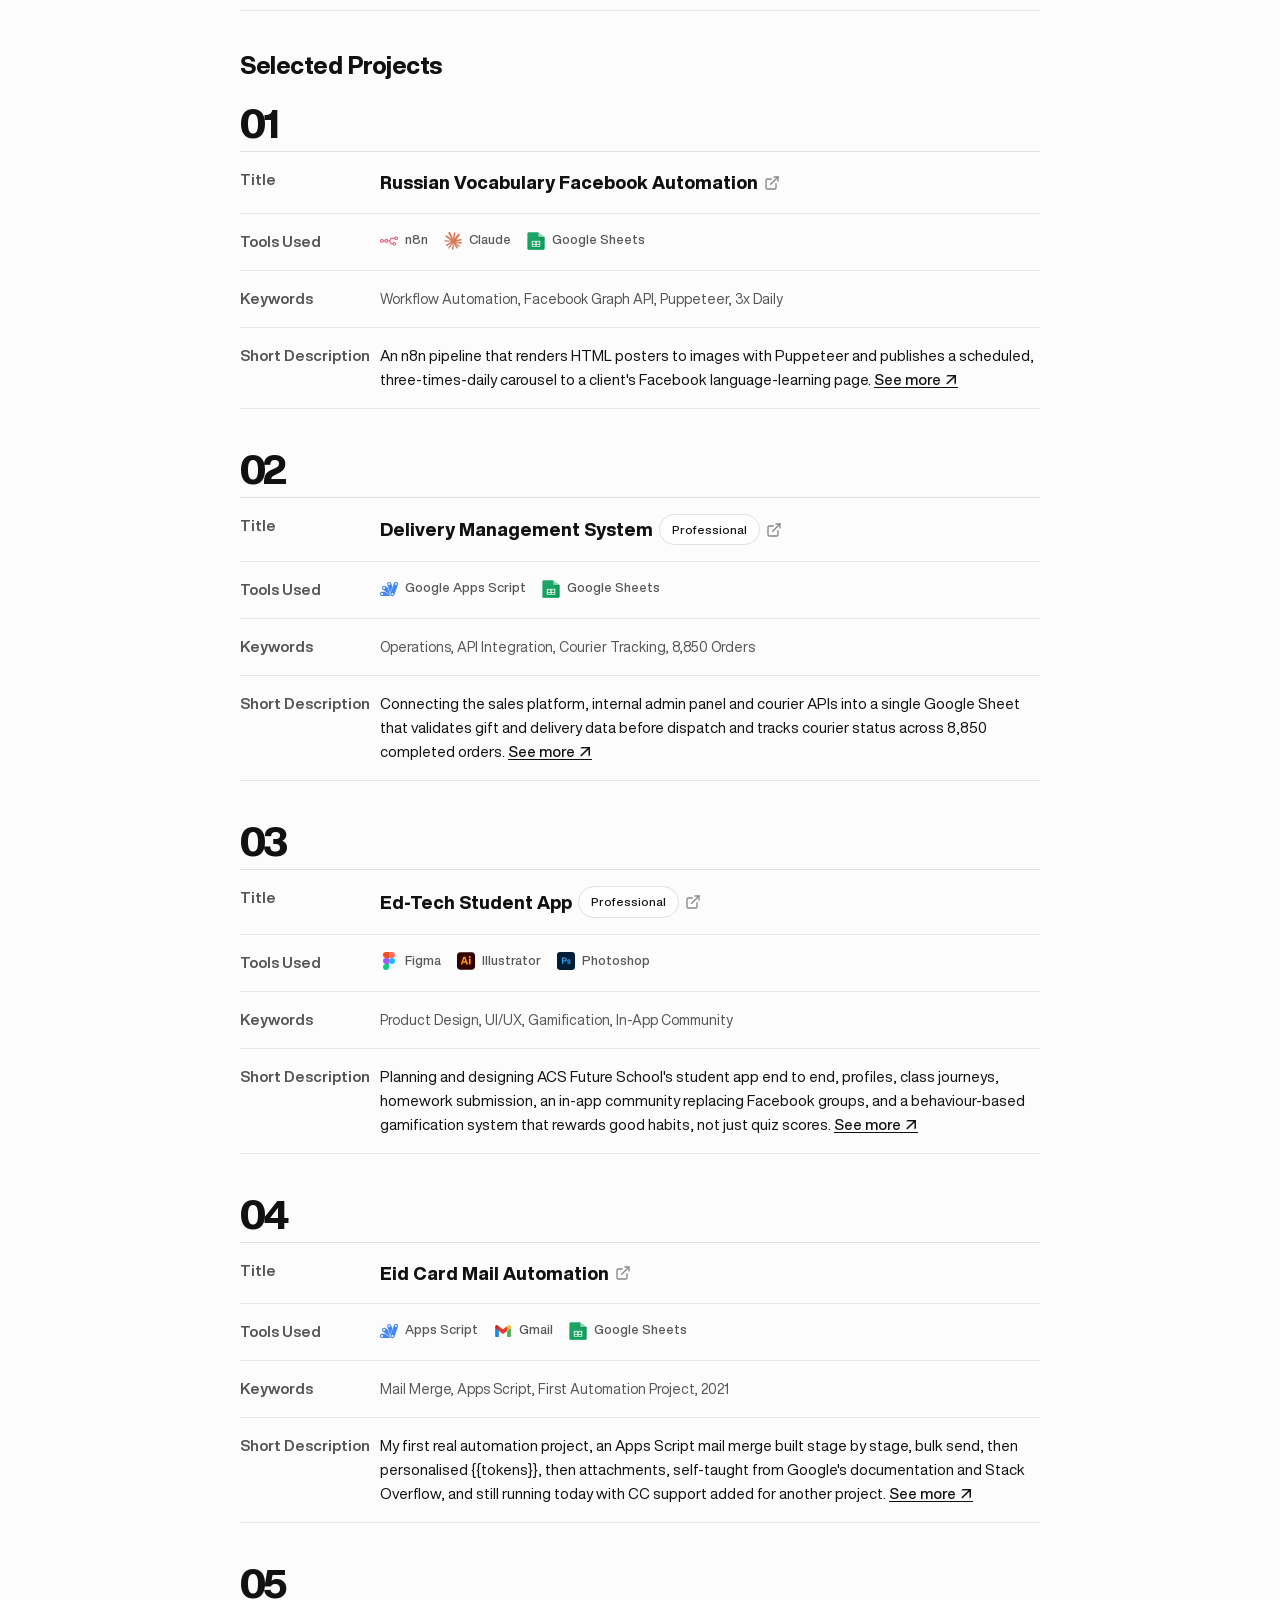
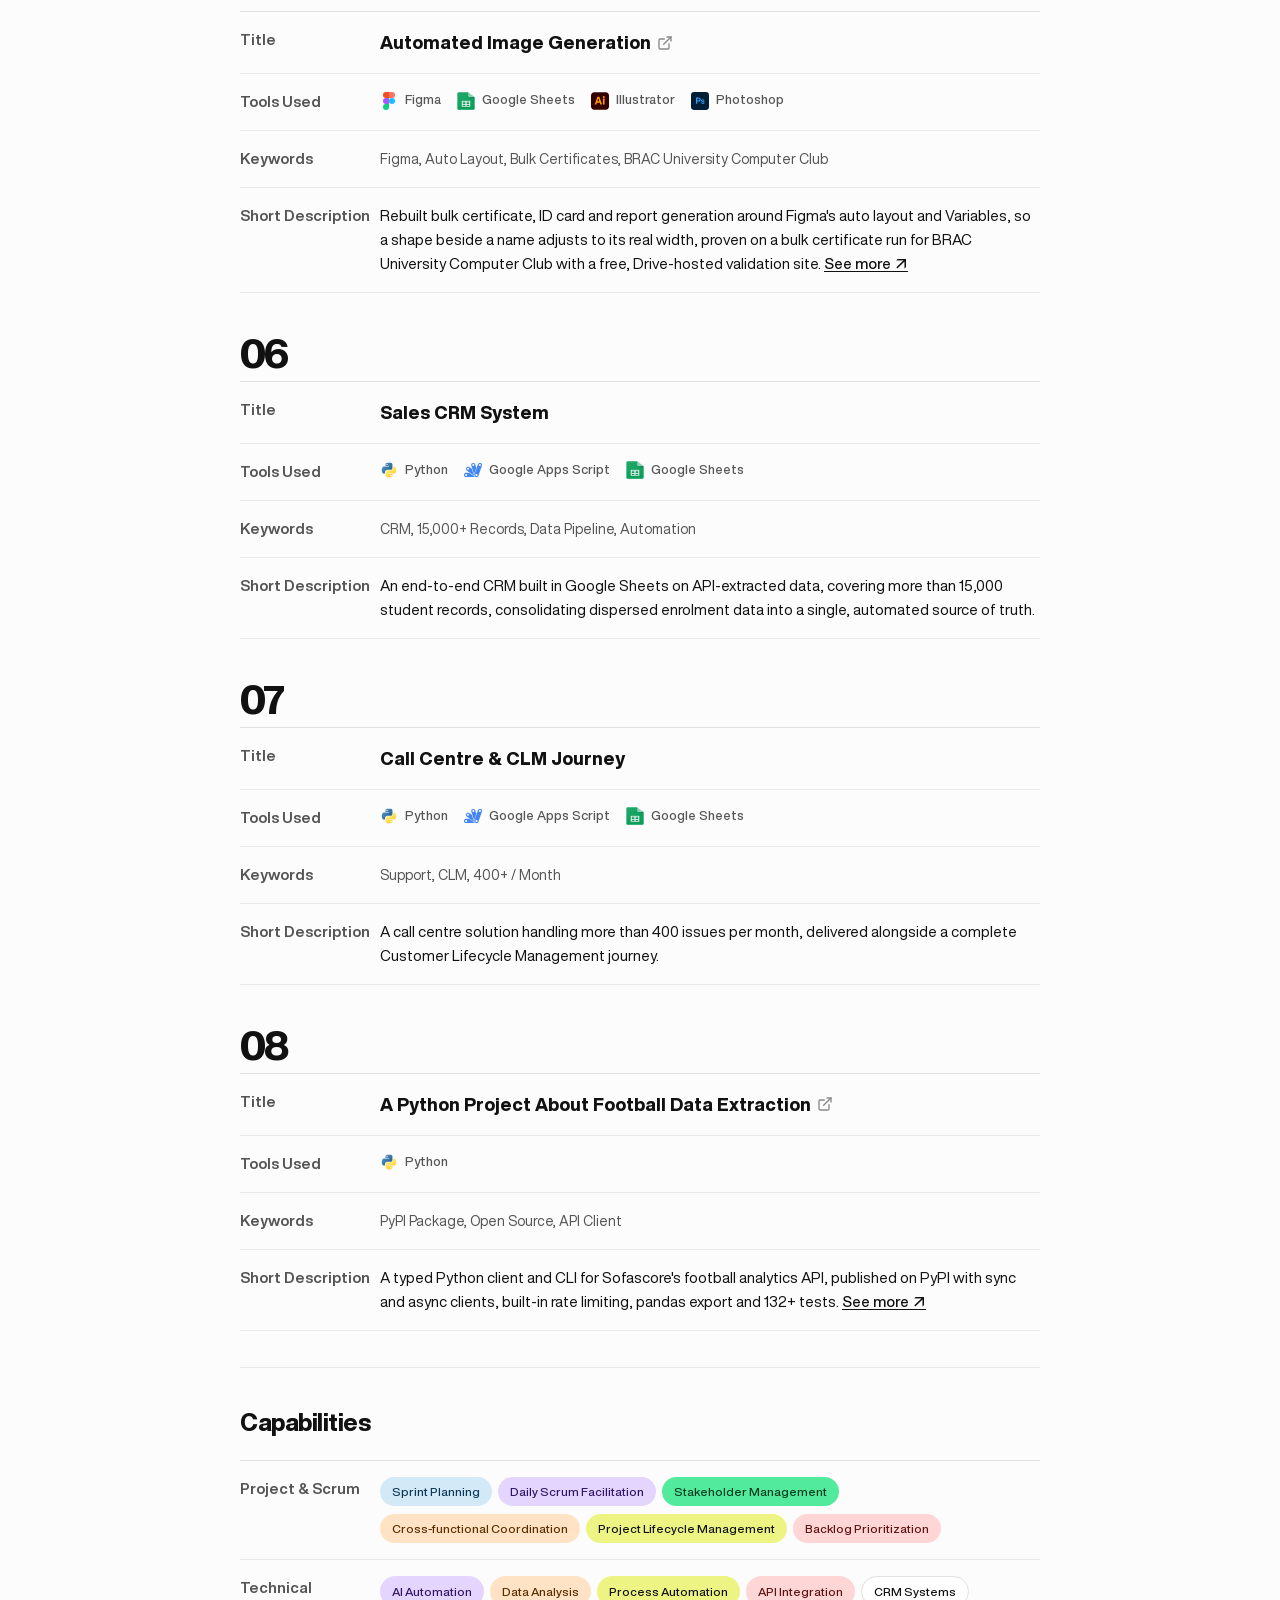
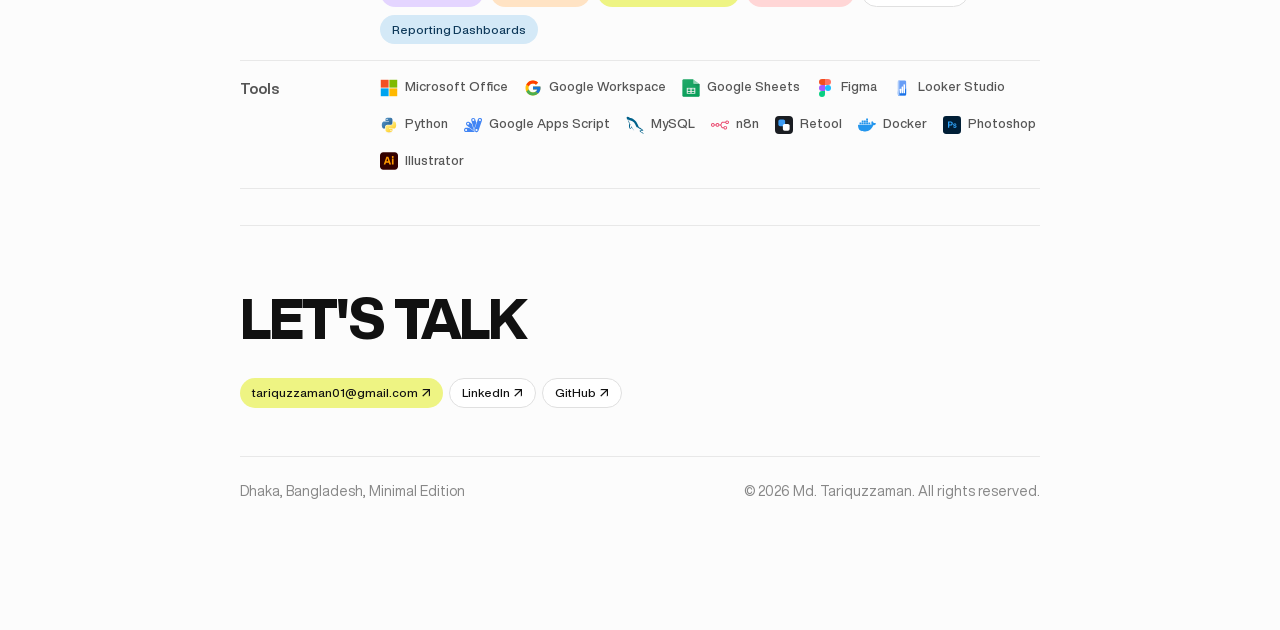
==== commit d60df8ef: "Add portfolio profile image to avatar card" ====
--- a/index.html
+++ b/index.html
@@ -71,7 +71,7 @@
         </div>
 
         <div class="avatar-card">
-          <span class="avatar-monogram">TZ</span>
+          <img src="img/Image.jpg" alt="Md. Tariquzzaman" class="avatar-img">
           <div class="avatar-status">
             <span class="status-dot"></span>
             <span>Available for appointment</span>
--- a/styles.css
+++ b/styles.css
@@ -335,6 +335,12 @@
   justify-content: center;
   position: relative;
 }
+.avatar-img {
+  width: 100%;
+  height: 100%;
+  object-fit: cover;
+  display: block;
+}
 .avatar-card:hover { transform: scale(1.02); }
 .avatar-monogram {
   font-size: 64px;
@@ -346,13 +352,17 @@
   position: absolute;
   bottom: 12px;
   left: 12px;
-  right: 12px;
-  display: flex;
+  display: inline-flex;
   align-items: center;
   gap: 6px;
   font-size: 11px;
   font-weight: 600;
-  color: var(--text-secondary);
+  color: var(--text-primary);
+  background-color: var(--bg-surface);
+  padding: 4px 10px;
+  border-radius: 999px;
+  border: 1px solid var(--border-color);
+  box-shadow: var(--shadow-sm);
 }
 .status-dot {
   width: 8px; height: 8px; border-radius: 50%; background-color: #27a862; display: inline-block;
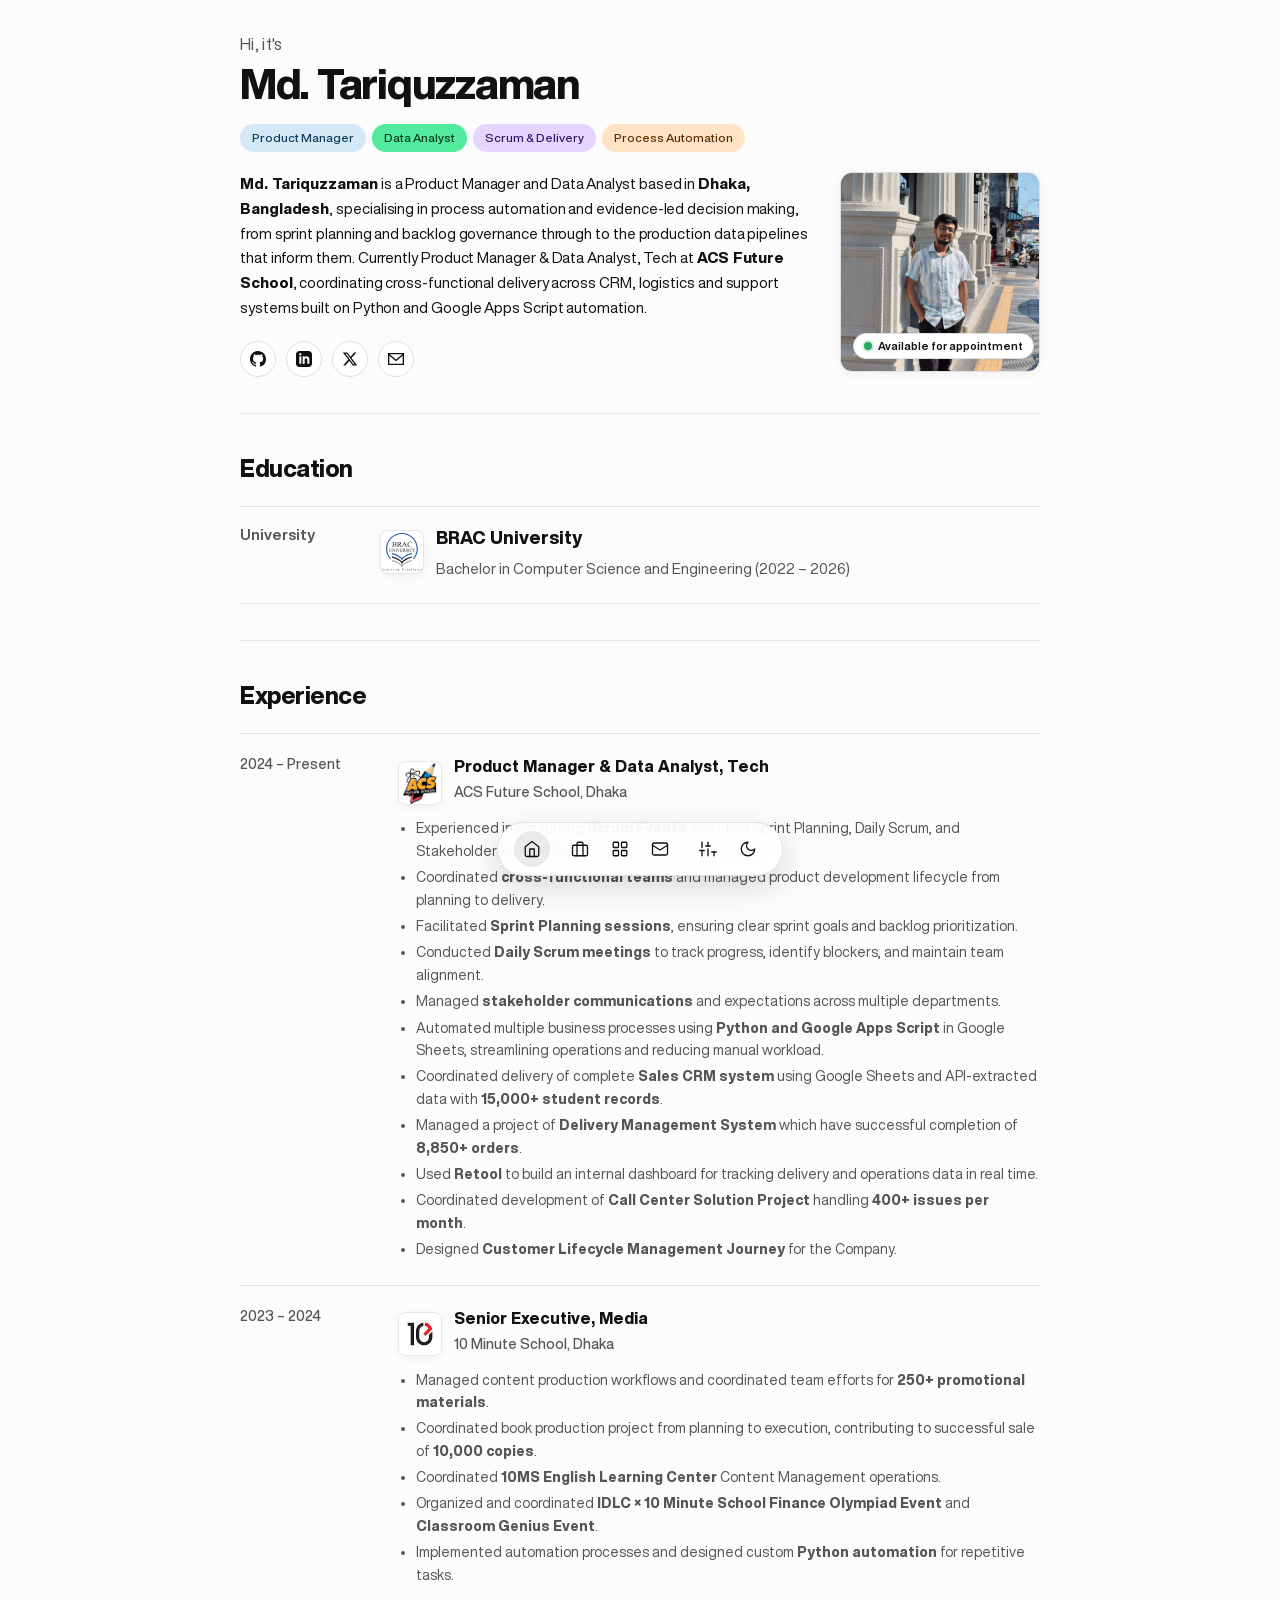
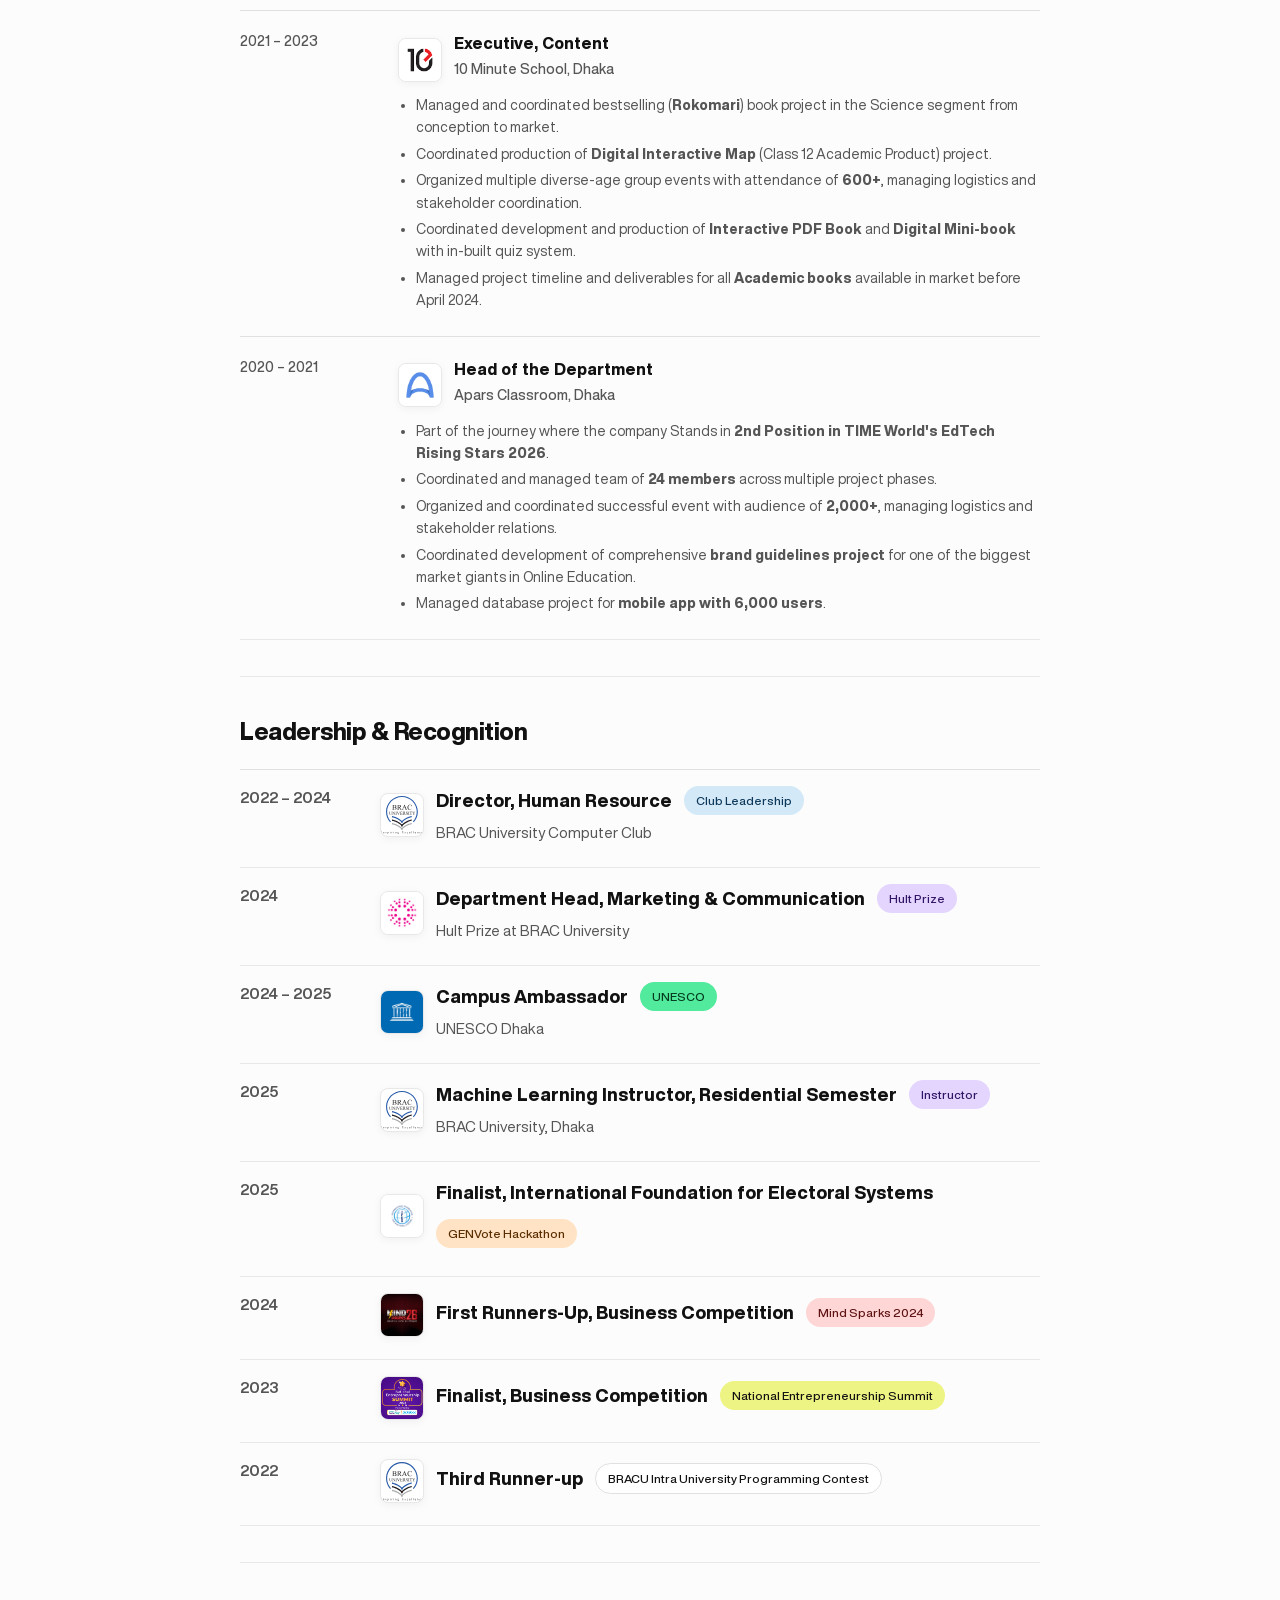
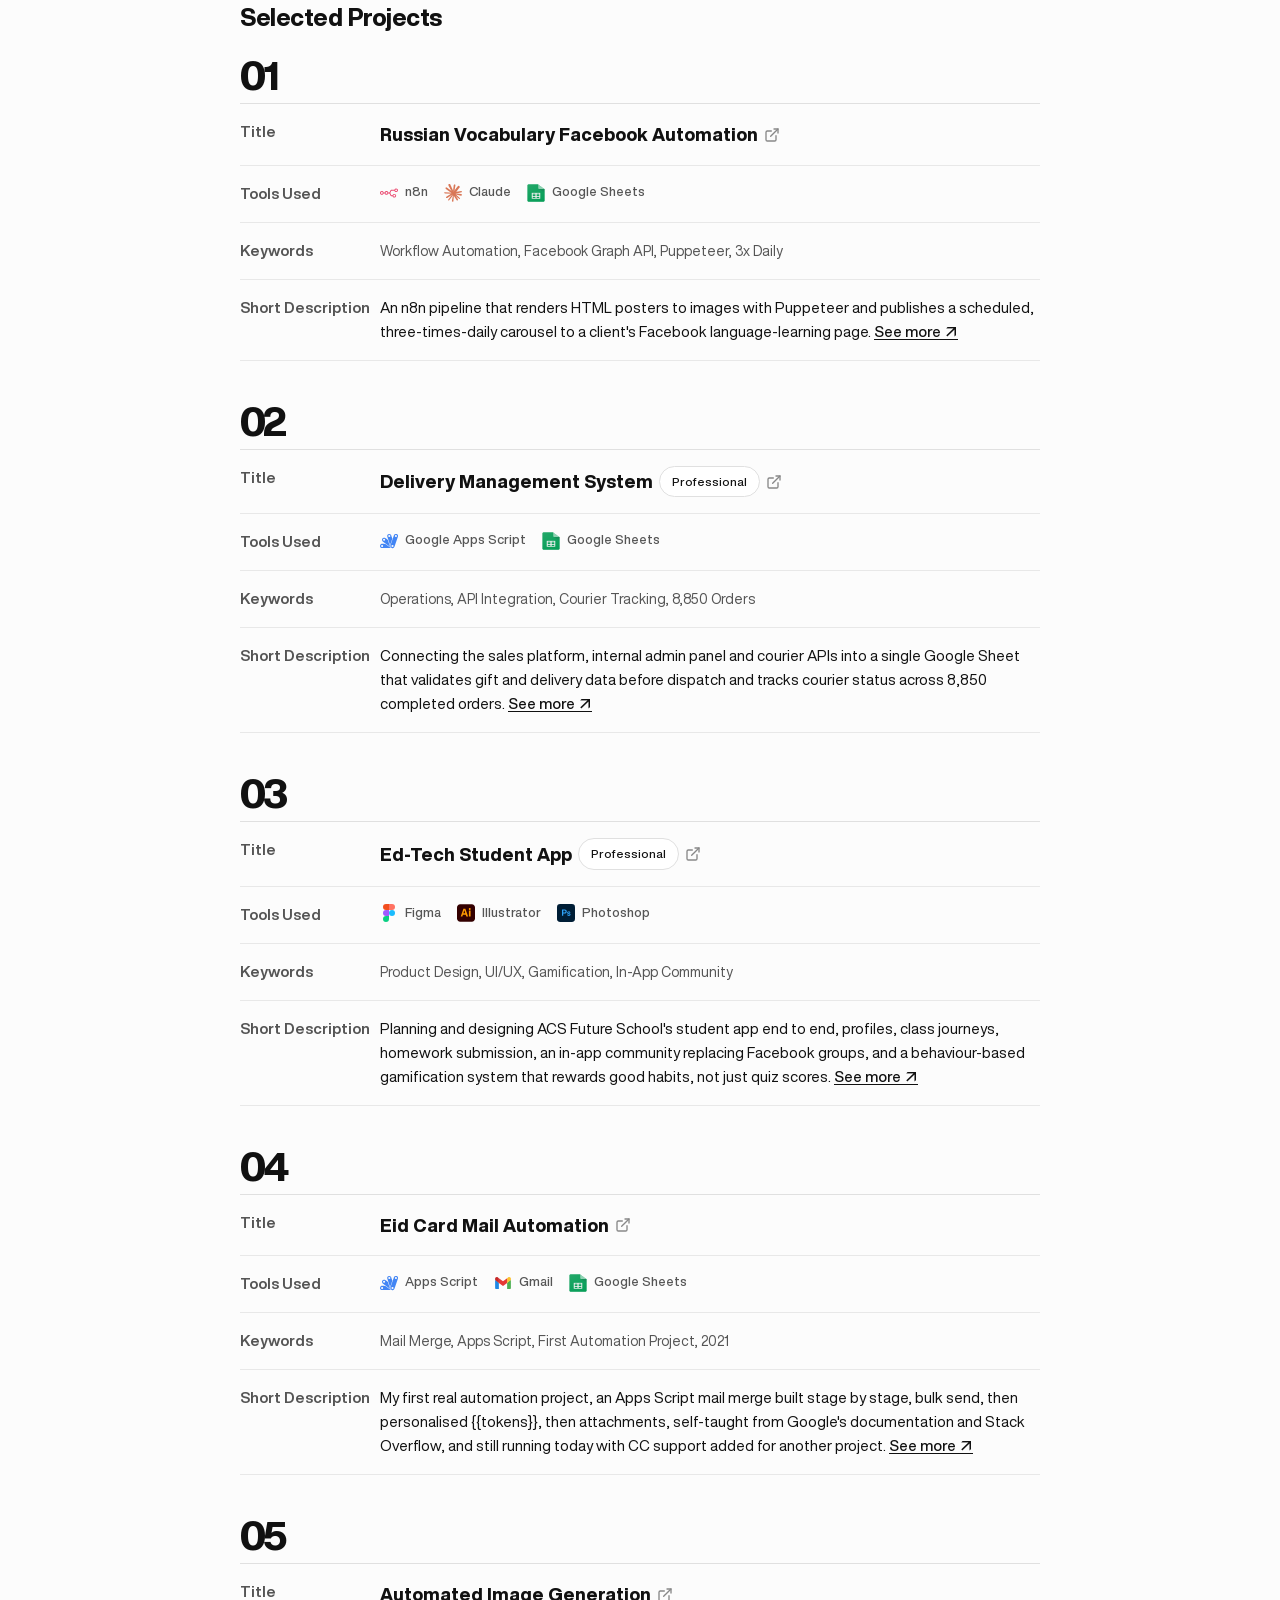
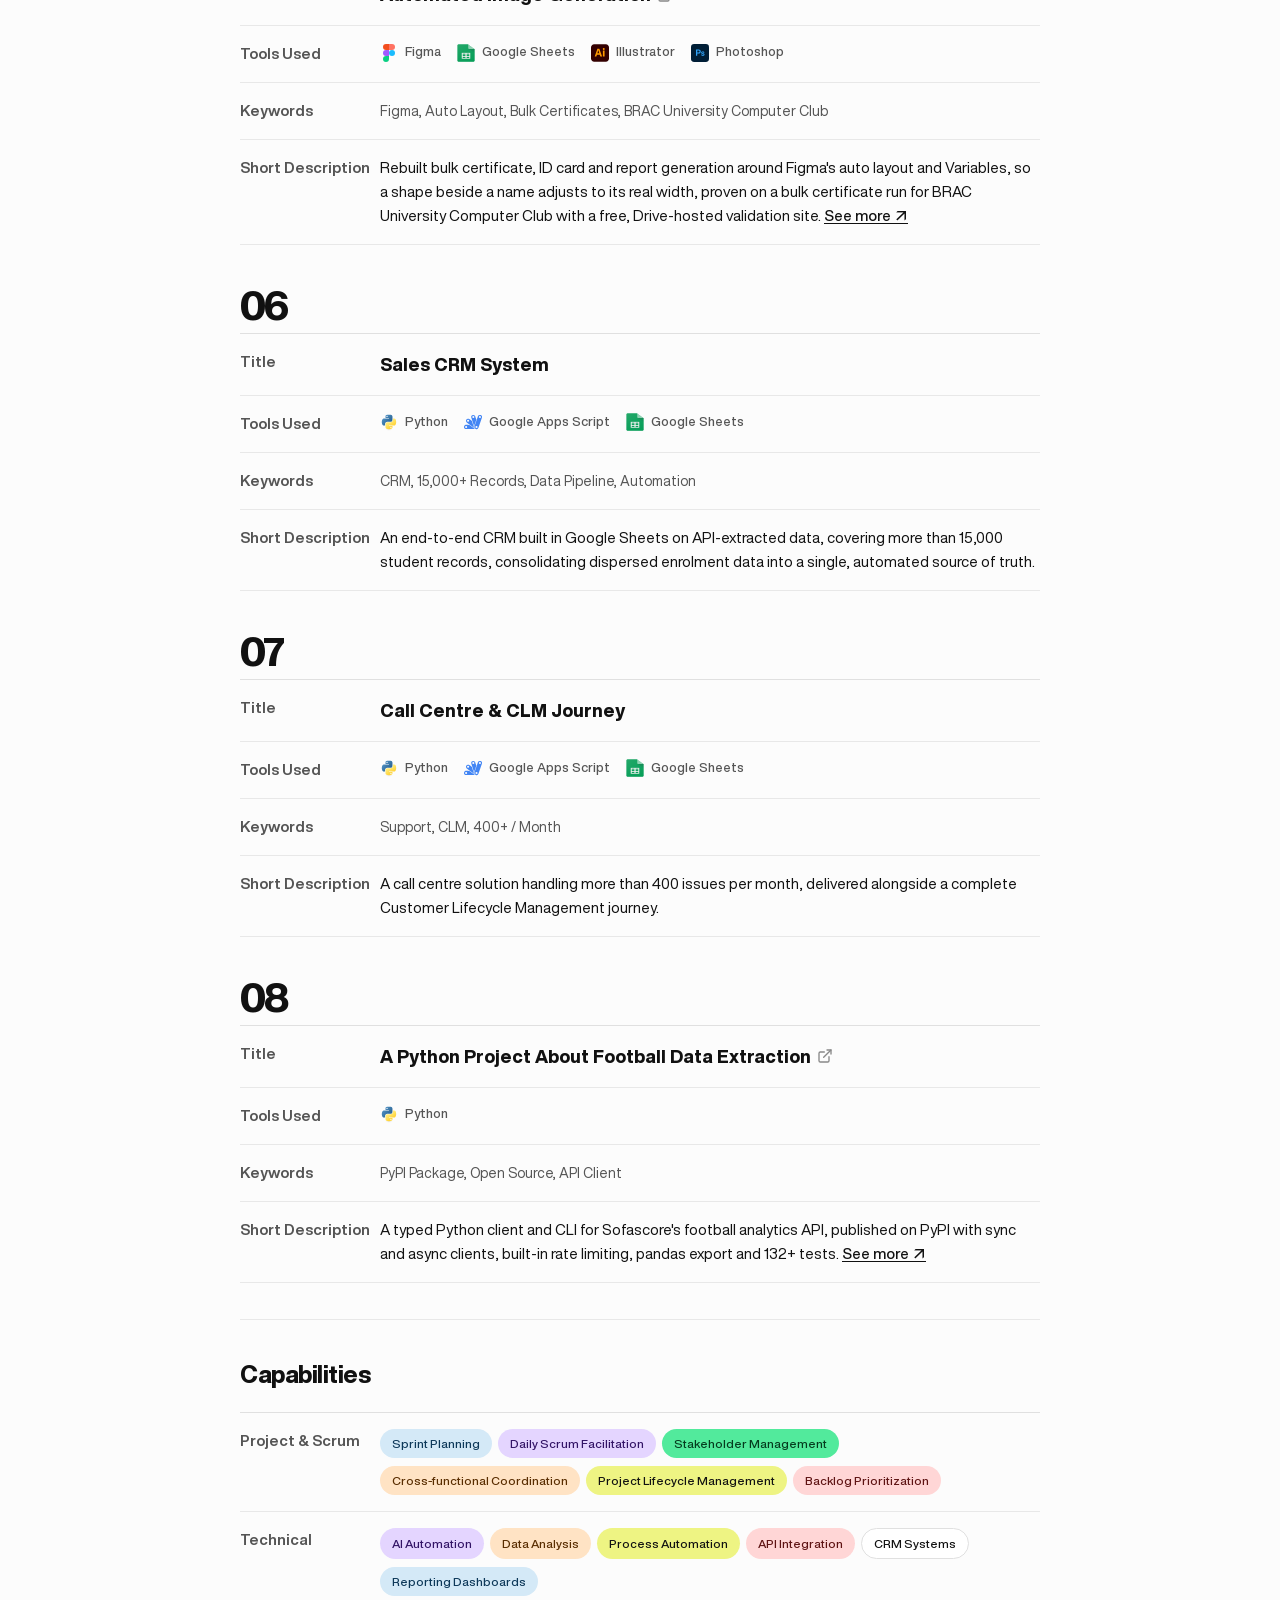
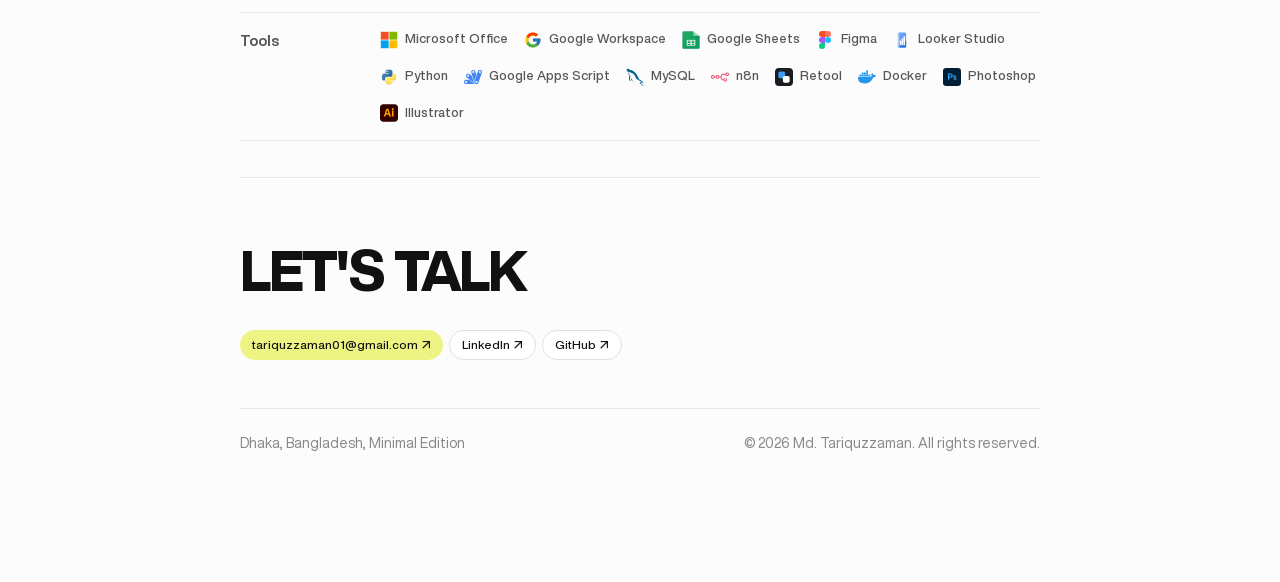
==== commit 39f276bb: "Remove description from Machine Learning Instructor entry" ====
--- a/index.html
+++ b/index.html
@@ -294,8 +294,8 @@
           <tr>
             <td class="table-label">2025</td>
             <td class="table-value">
-              <div class="institution-header-flex" style="align-items: flex-start;">
-                <div class="institution-logo-box" title="BRAC University Logo" style="flex-shrink: 0; margin-top: 2px;">
+              <div class="institution-header-flex">
+                <div class="institution-logo-box" title="BRAC University Logo">
                   <img src="img/uploads/logos/bracu.svg" alt="BRAC University Logo" class="institution-logo-img">
                 </div>
                 <div>
@@ -304,7 +304,6 @@
                     <span class="pill pill-purple">Instructor</span>
                   </div>
                   <p style="margin-top: 4px; color: var(--text-secondary);">BRAC University, Dhaka</p>
-                  <p style="margin-top: 6px; font-size: 14px; color: var(--text-secondary); line-height: 1.5;">Instructed junior students in <strong>Machine Learning</strong> fundamentals as part of BRAC University's Residential Semester course.</p>
                 </div>
               </div>
             </td>
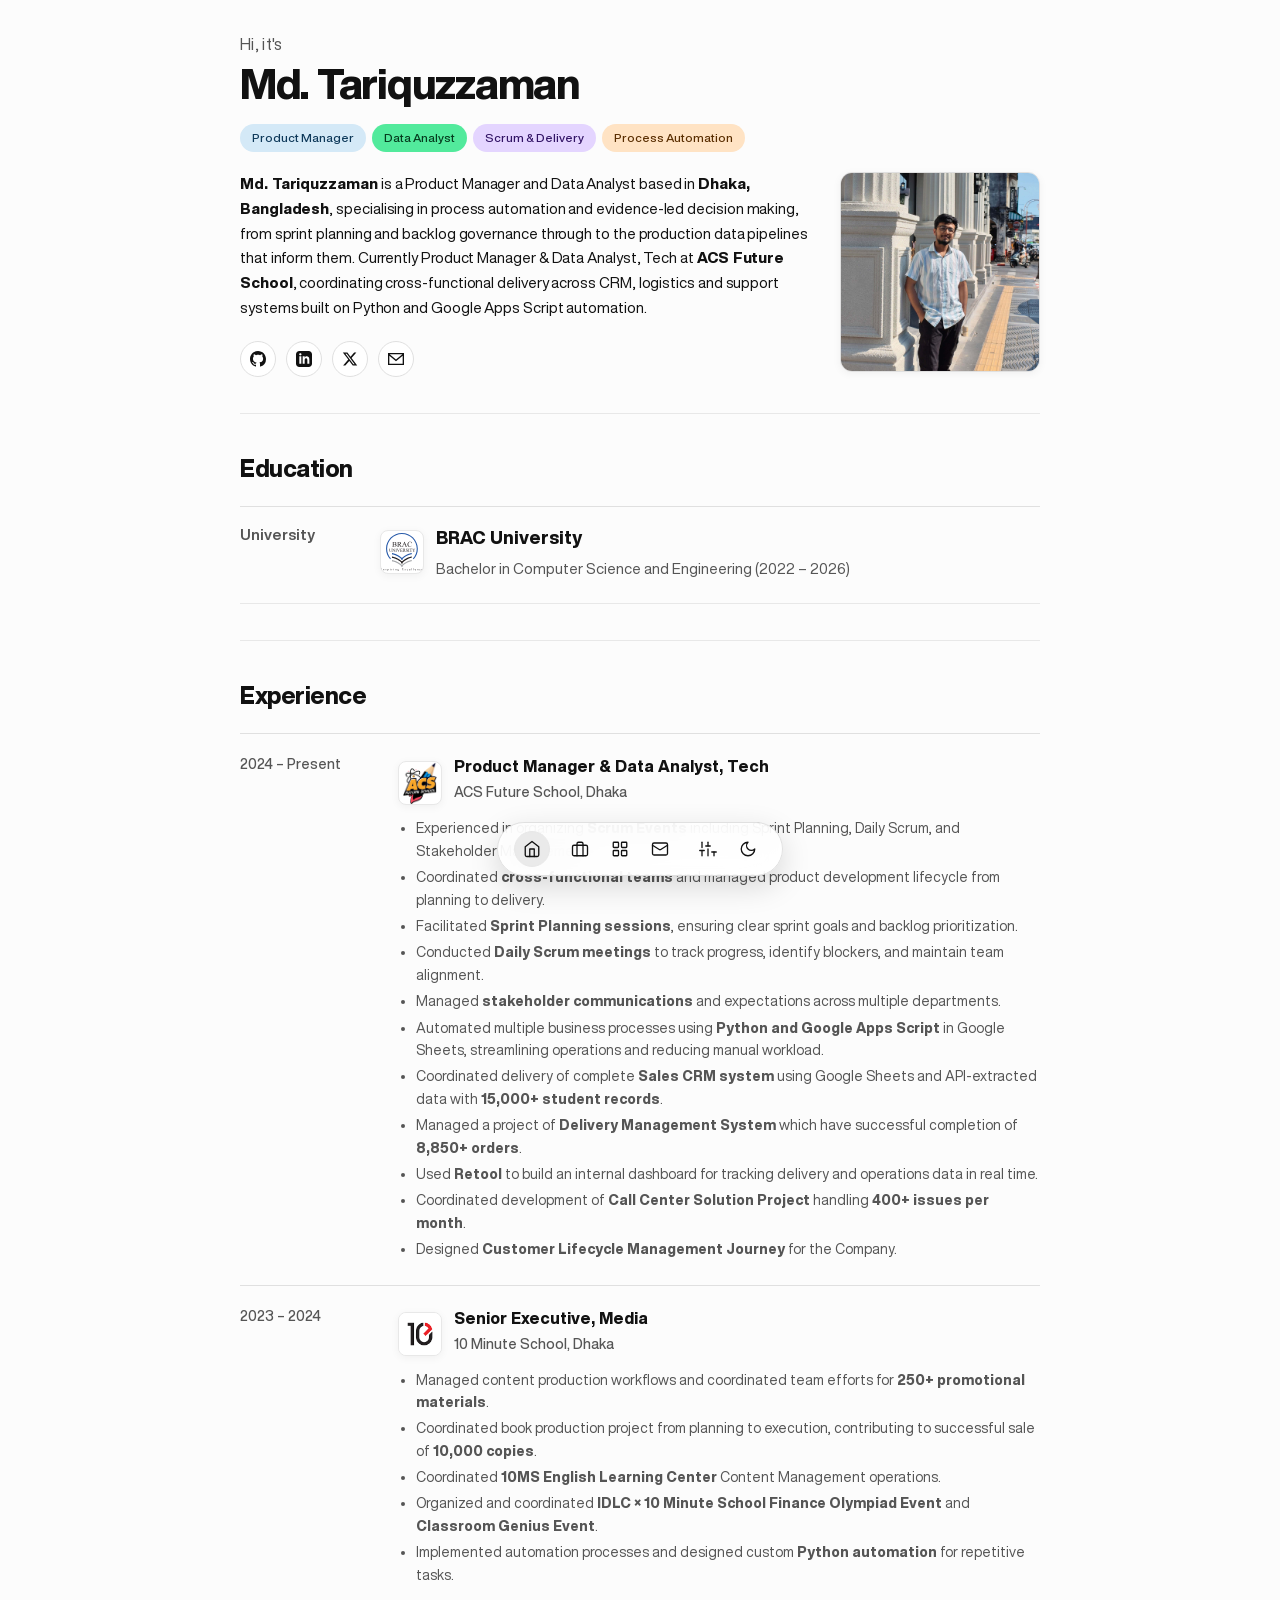
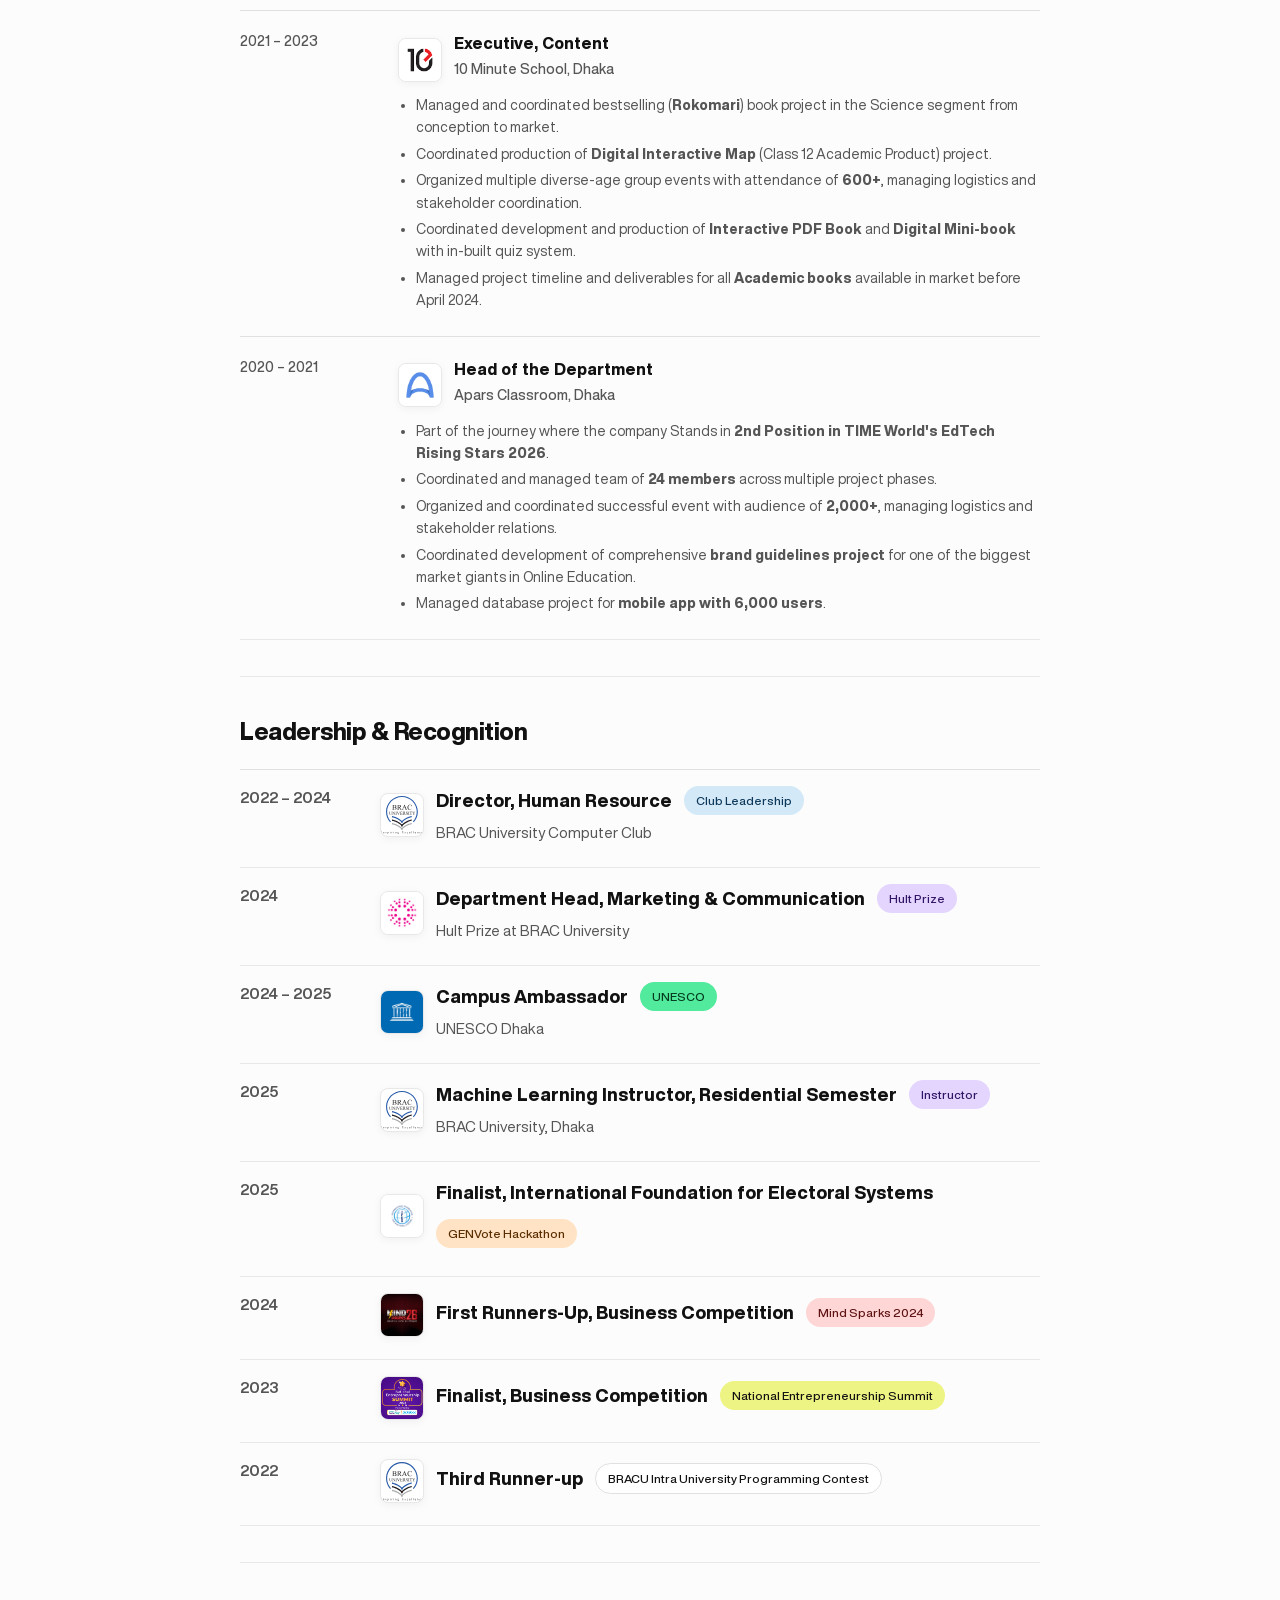
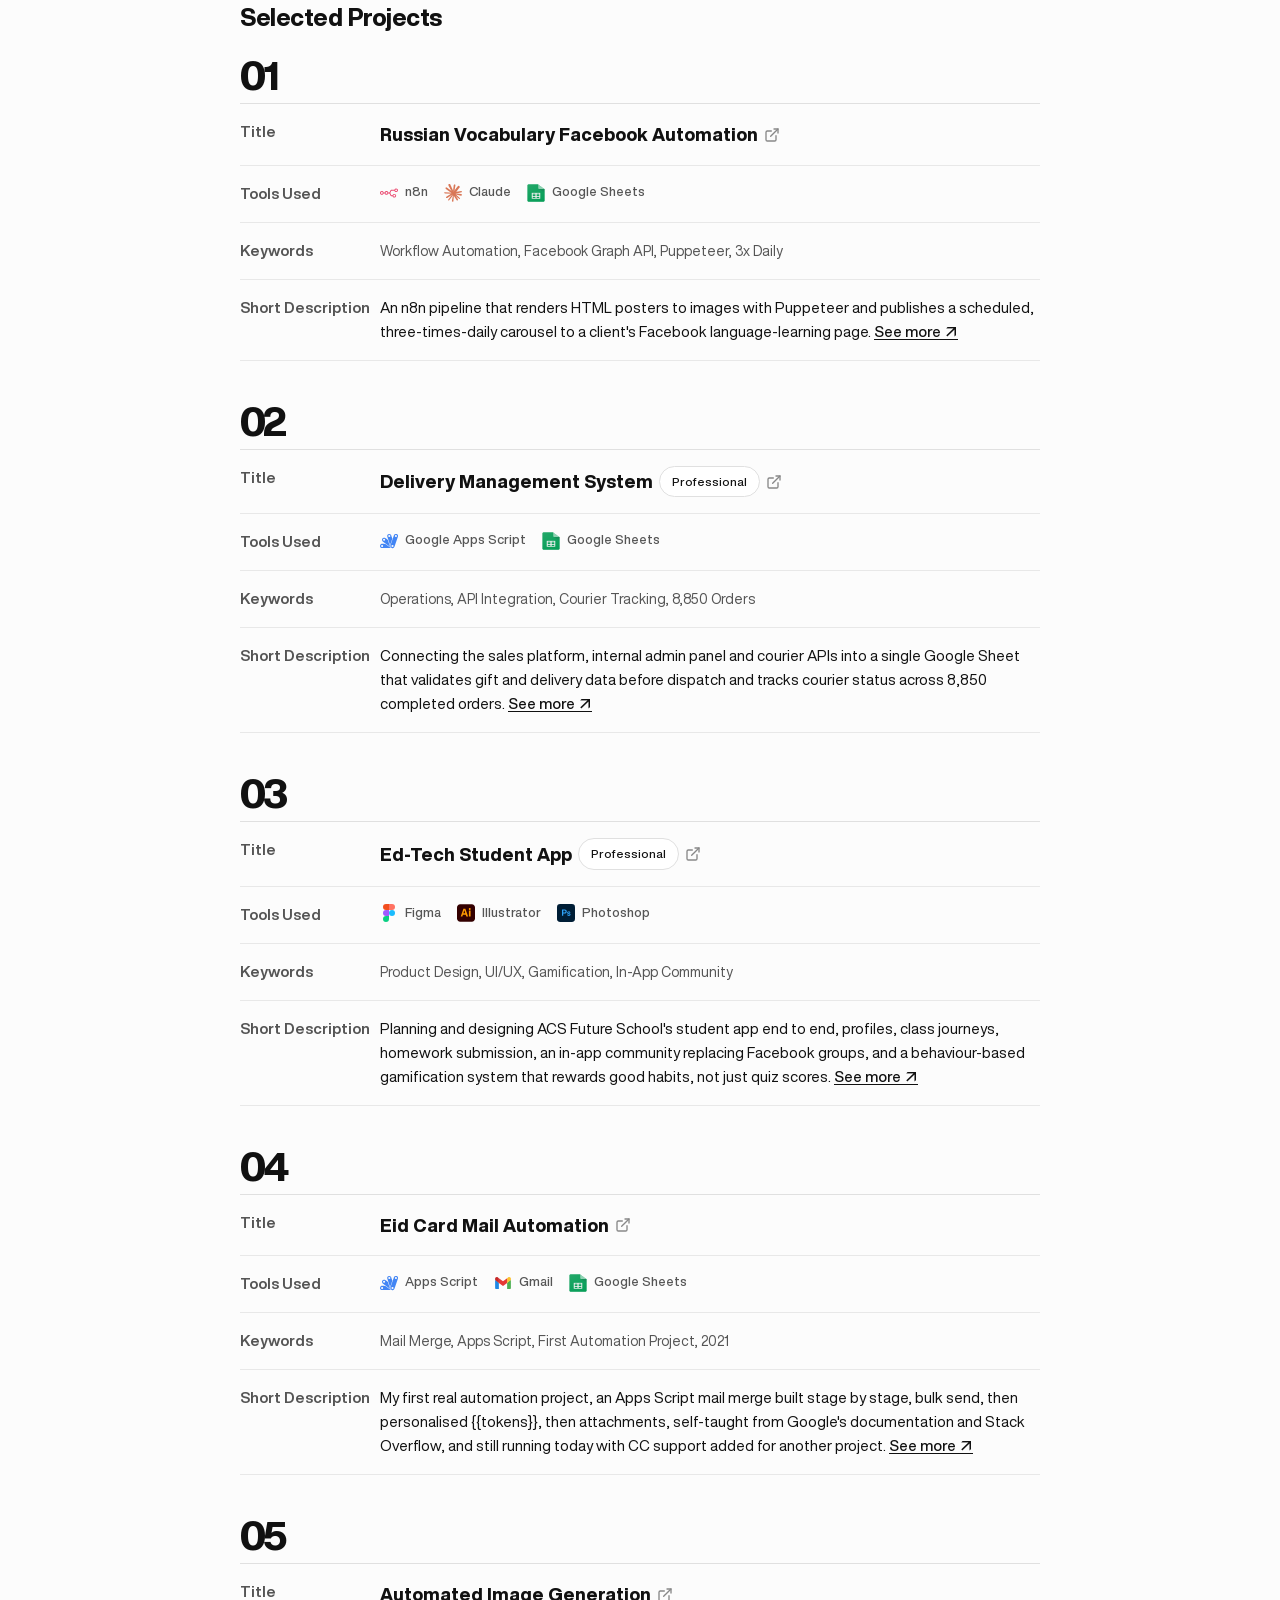
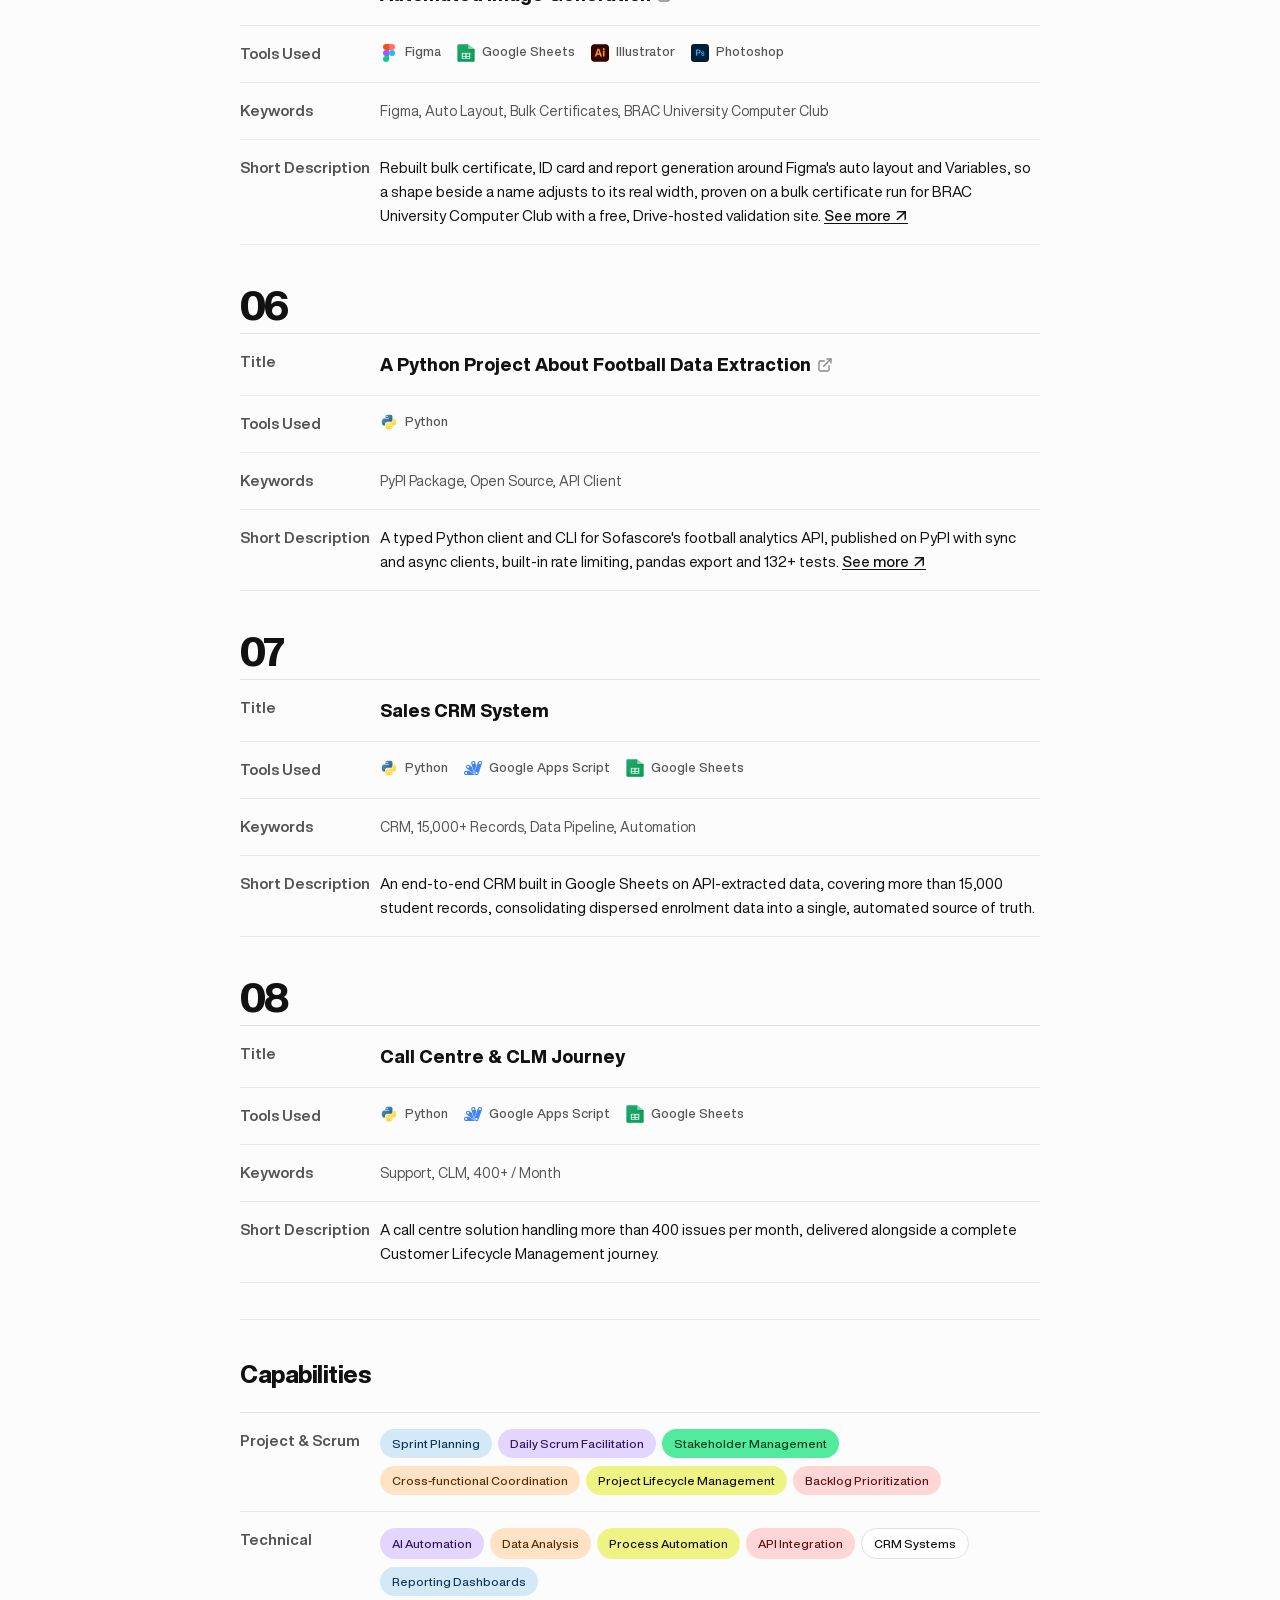
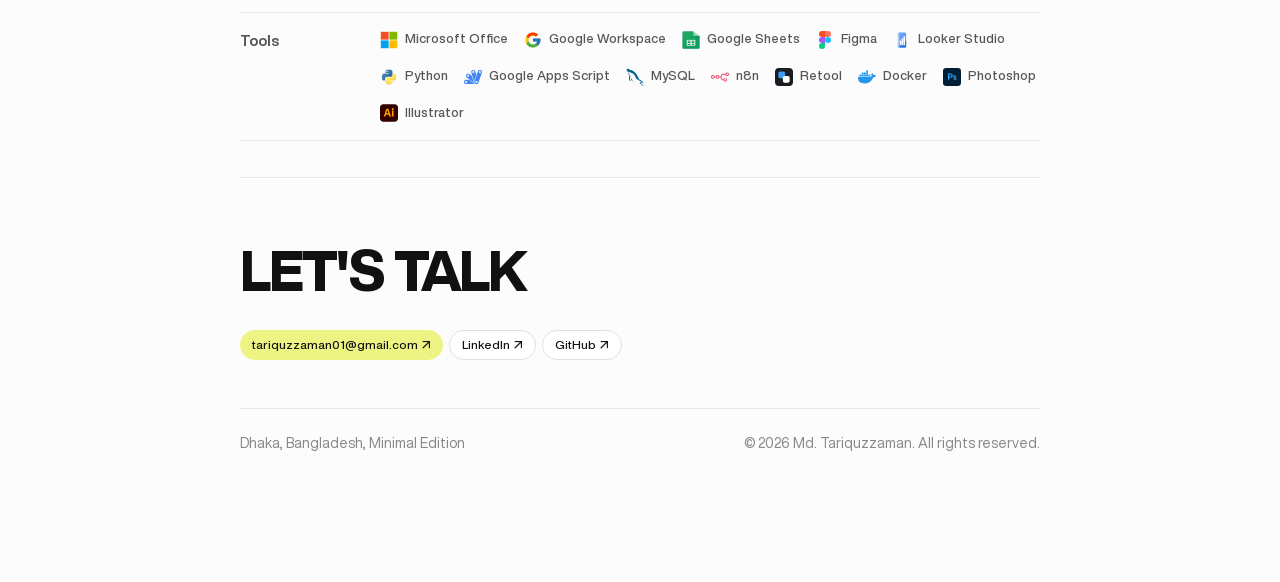
==== commit 94025b88: "Remove appointment status badge and move Project 8 to Project 6" ====
--- a/index.html
+++ b/index.html
@@ -72,10 +72,6 @@
 
         <div class="avatar-card">
           <img src="img/Image.jpg" alt="Md. Tariquzzaman" class="avatar-img">
-          <div class="avatar-status">
-            <span class="status-dot"></span>
-            <span>Available for appointment</span>
-          </div>
         </div>
       </div>
     </section>
@@ -624,81 +620,6 @@
               <tr>
                 <td class="table-label">Title</td>
                 <td class="table-value">
-                  <span class="project-name">Sales CRM System</span>
-                </td>
-              </tr>
-              <tr>
-                <td class="table-label">Tools Used</td>
-                <td class="table-value">
-                  <div class="tool-icons-row">
-                    <span class="tool-icon-item"><img src="img/tools/python.svg" alt="Python"><span>Python</span></span>
-                    <span class="tool-icon-item"><img src="img/tools/google-apps-script.svg" alt="Google Apps Script"><span>Google Apps Script</span></span>
-                    <span class="tool-icon-item"><img src="img/tools/google-sheets.png" alt="Google Sheets"><span>Google Sheets</span></span>
-                  </div>
-                </td>
-              </tr>
-              <tr>
-                <td class="table-label">Keywords</td>
-                <td class="table-value">
-                  <span class="keyword-text">CRM, 15,000+ Records, Data Pipeline, Automation</span>
-                </td>
-              </tr>
-              <tr>
-                <td class="table-label">Short Description</td>
-                <td class="table-value">
-                  An end-to-end CRM built in Google Sheets on API-extracted data, covering more than 15,000
-                  student records, consolidating dispersed enrolment data into a single, automated source of
-                  truth.
-                </td>
-              </tr>
-            </tbody>
-          </table>
-        </article>
-
-        <article class="project-item">
-          <div class="project-number">07</div>
-          <table class="brutalist-table">
-            <tbody>
-              <tr>
-                <td class="table-label">Title</td>
-                <td class="table-value">
-                  <span class="project-name">Call Centre & CLM Journey</span>
-                </td>
-              </tr>
-              <tr>
-                <td class="table-label">Tools Used</td>
-                <td class="table-value">
-                  <div class="tool-icons-row">
-                    <span class="tool-icon-item"><img src="img/tools/python.svg" alt="Python"><span>Python</span></span>
-                    <span class="tool-icon-item"><img src="img/tools/google-apps-script.svg" alt="Google Apps Script"><span>Google Apps Script</span></span>
-                    <span class="tool-icon-item"><img src="img/tools/google-sheets.png" alt="Google Sheets"><span>Google Sheets</span></span>
-                  </div>
-                </td>
-              </tr>
-              <tr>
-                <td class="table-label">Keywords</td>
-                <td class="table-value">
-                  <span class="keyword-text">Support, CLM, 400+ / Month</span>
-                </td>
-              </tr>
-              <tr>
-                <td class="table-label">Short Description</td>
-                <td class="table-value">
-                  A call centre solution handling more than 400 issues per month, delivered alongside a complete
-                  Customer Lifecycle Management journey.
-                </td>
-              </tr>
-            </tbody>
-          </table>
-        </article>
-
-        <article class="project-item">
-          <div class="project-number">08</div>
-          <table class="brutalist-table">
-            <tbody>
-              <tr>
-                <td class="table-label">Title</td>
-                <td class="table-value">
                   <a href="project-tacoscore.html" class="project-name-link">
                     <span class="project-name">A Python Project About Football Data Extraction</span>
                     <svg class="project-link-icon" viewBox="0 0 24 24" fill="none" stroke="currentColor" stroke-width="2" stroke-linecap="round" stroke-linejoin="round">
@@ -730,6 +651,81 @@
                   PyPI with sync and async clients, built-in rate limiting, pandas export and 132+
                   tests.
                   <a href="project-tacoscore.html" class="project-url-link">See more ↗</a>
+                </td>
+              </tr>
+            </tbody>
+          </table>
+        </article>
+
+        <article class="project-item">
+          <div class="project-number">07</div>
+          <table class="brutalist-table">
+            <tbody>
+              <tr>
+                <td class="table-label">Title</td>
+                <td class="table-value">
+                  <span class="project-name">Sales CRM System</span>
+                </td>
+              </tr>
+              <tr>
+                <td class="table-label">Tools Used</td>
+                <td class="table-value">
+                  <div class="tool-icons-row">
+                    <span class="tool-icon-item"><img src="img/tools/python.svg" alt="Python"><span>Python</span></span>
+                    <span class="tool-icon-item"><img src="img/tools/google-apps-script.svg" alt="Google Apps Script"><span>Google Apps Script</span></span>
+                    <span class="tool-icon-item"><img src="img/tools/google-sheets.png" alt="Google Sheets"><span>Google Sheets</span></span>
+                  </div>
+                </td>
+              </tr>
+              <tr>
+                <td class="table-label">Keywords</td>
+                <td class="table-value">
+                  <span class="keyword-text">CRM, 15,000+ Records, Data Pipeline, Automation</span>
+                </td>
+              </tr>
+              <tr>
+                <td class="table-label">Short Description</td>
+                <td class="table-value">
+                  An end-to-end CRM built in Google Sheets on API-extracted data, covering more than 15,000
+                  student records, consolidating dispersed enrolment data into a single, automated source of
+                  truth.
+                </td>
+              </tr>
+            </tbody>
+          </table>
+        </article>
+
+        <article class="project-item">
+          <div class="project-number">08</div>
+          <table class="brutalist-table">
+            <tbody>
+              <tr>
+                <td class="table-label">Title</td>
+                <td class="table-value">
+                  <span class="project-name">Call Centre & CLM Journey</span>
+                </td>
+              </tr>
+              <tr>
+                <td class="table-label">Tools Used</td>
+                <td class="table-value">
+                  <div class="tool-icons-row">
+                    <span class="tool-icon-item"><img src="img/tools/python.svg" alt="Python"><span>Python</span></span>
+                    <span class="tool-icon-item"><img src="img/tools/google-apps-script.svg" alt="Google Apps Script"><span>Google Apps Script</span></span>
+                    <span class="tool-icon-item"><img src="img/tools/google-sheets.png" alt="Google Sheets"><span>Google Sheets</span></span>
+                  </div>
+                </td>
+              </tr>
+              <tr>
+                <td class="table-label">Keywords</td>
+                <td class="table-value">
+                  <span class="keyword-text">Support, CLM, 400+ / Month</span>
+                </td>
+              </tr>
+              <tr>
+                <td class="table-label">Short Description</td>
+                <td class="table-value">
+                  A call centre solution handling more than 400 issues per month, delivered alongside a complete
+                  Customer Lifecycle Management journey.
                 </td>
               </tr>
             </tbody>
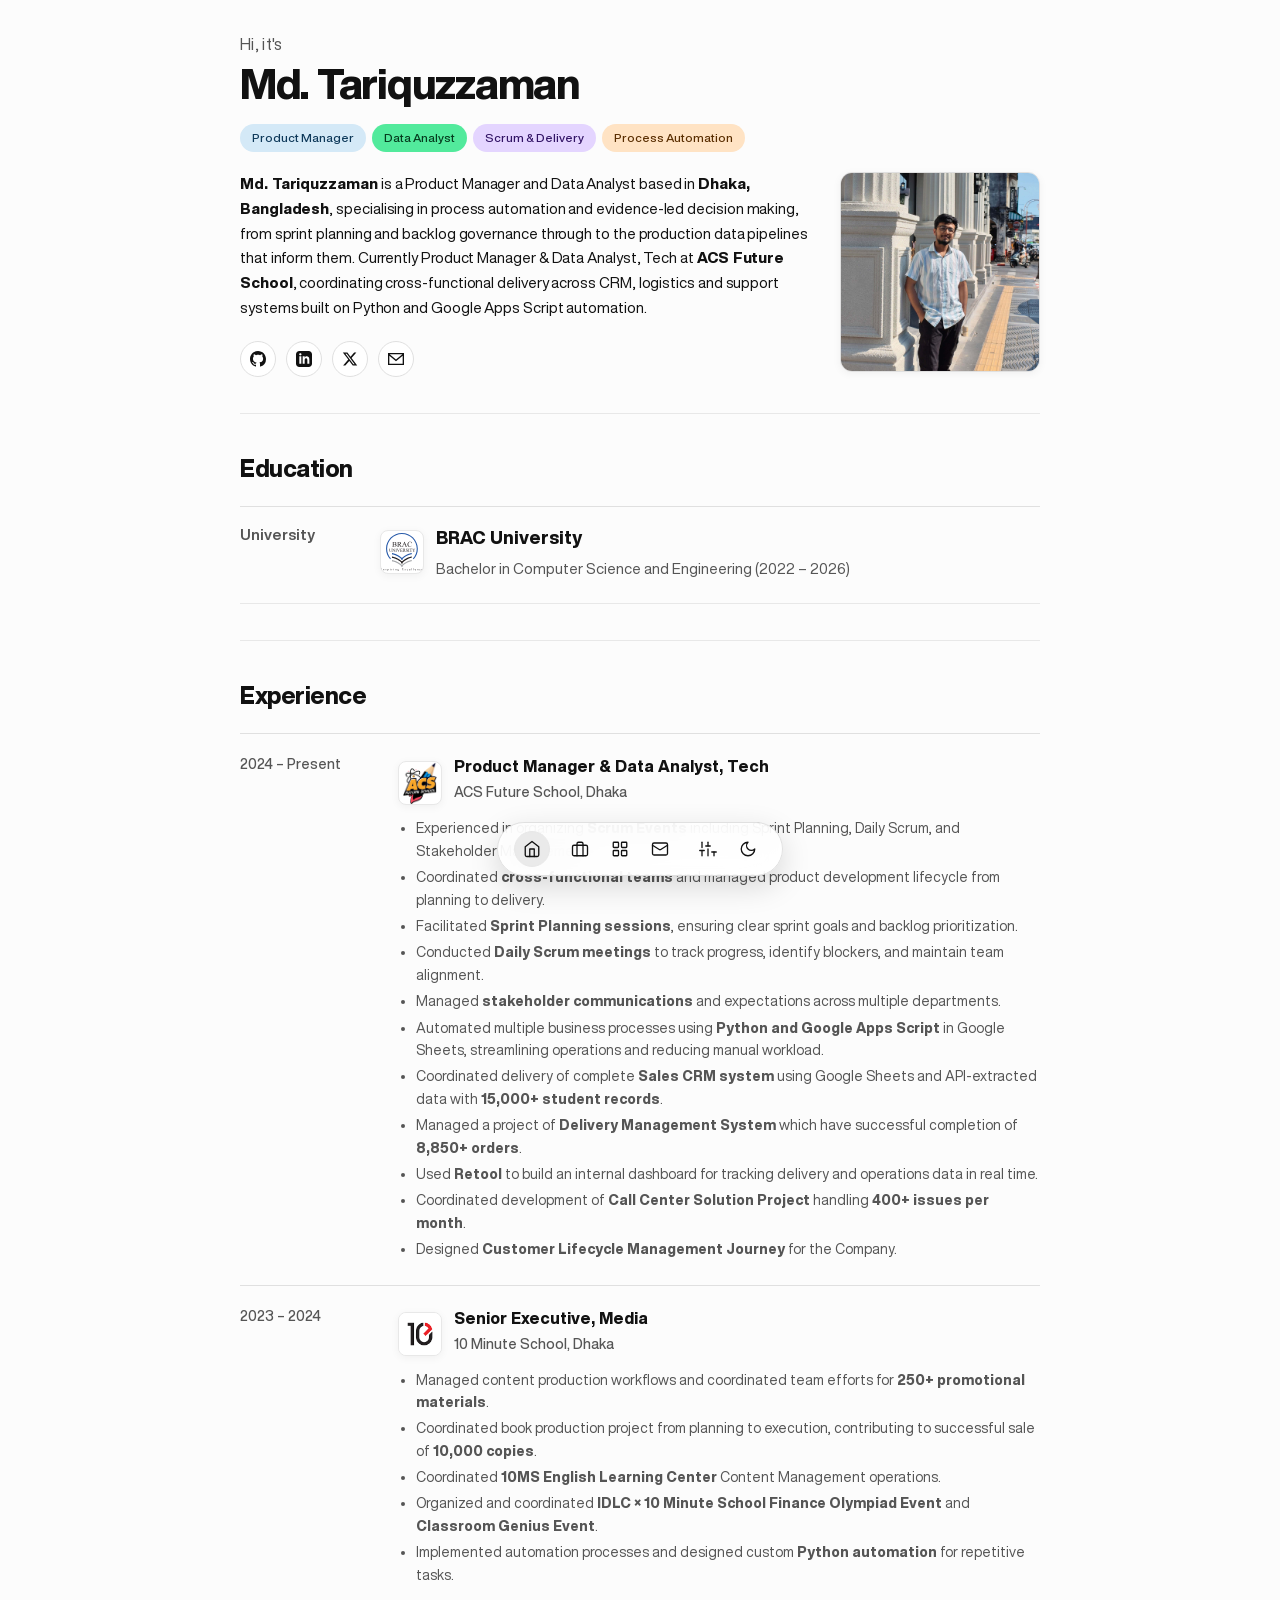
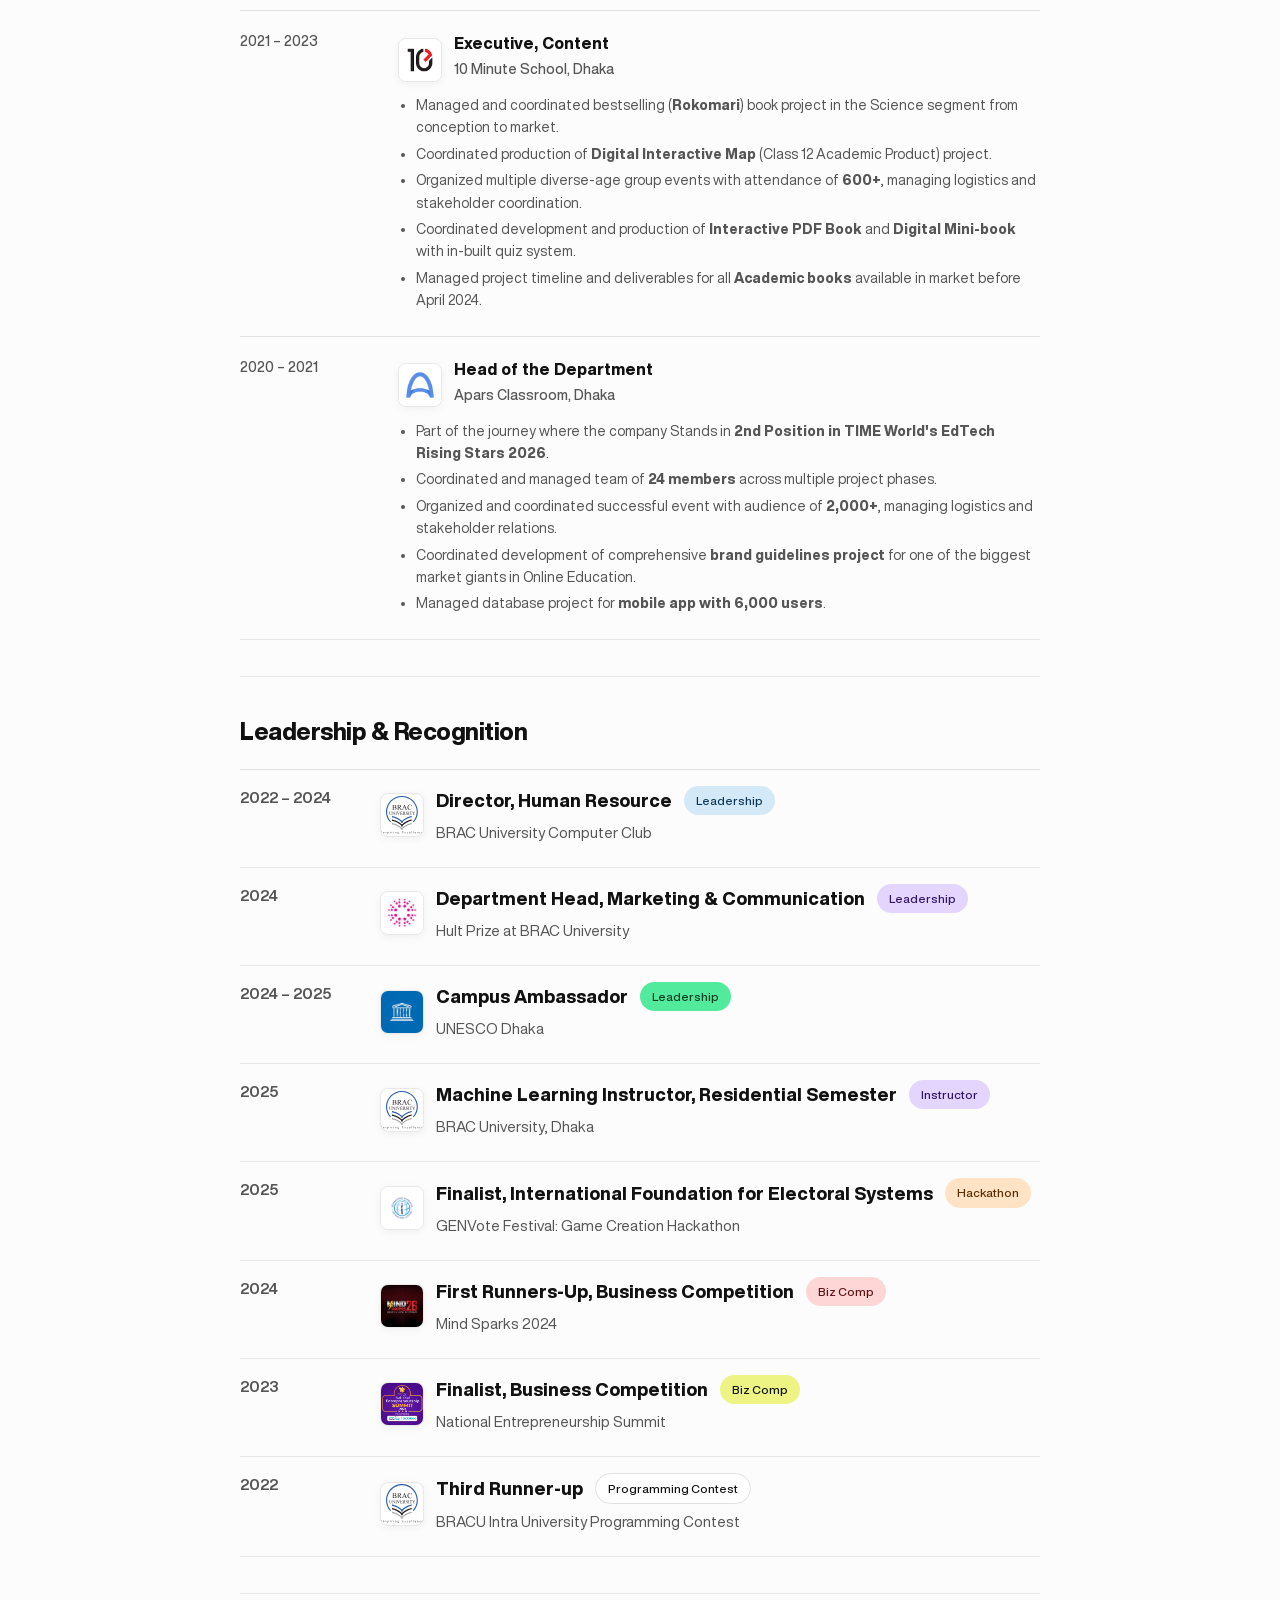
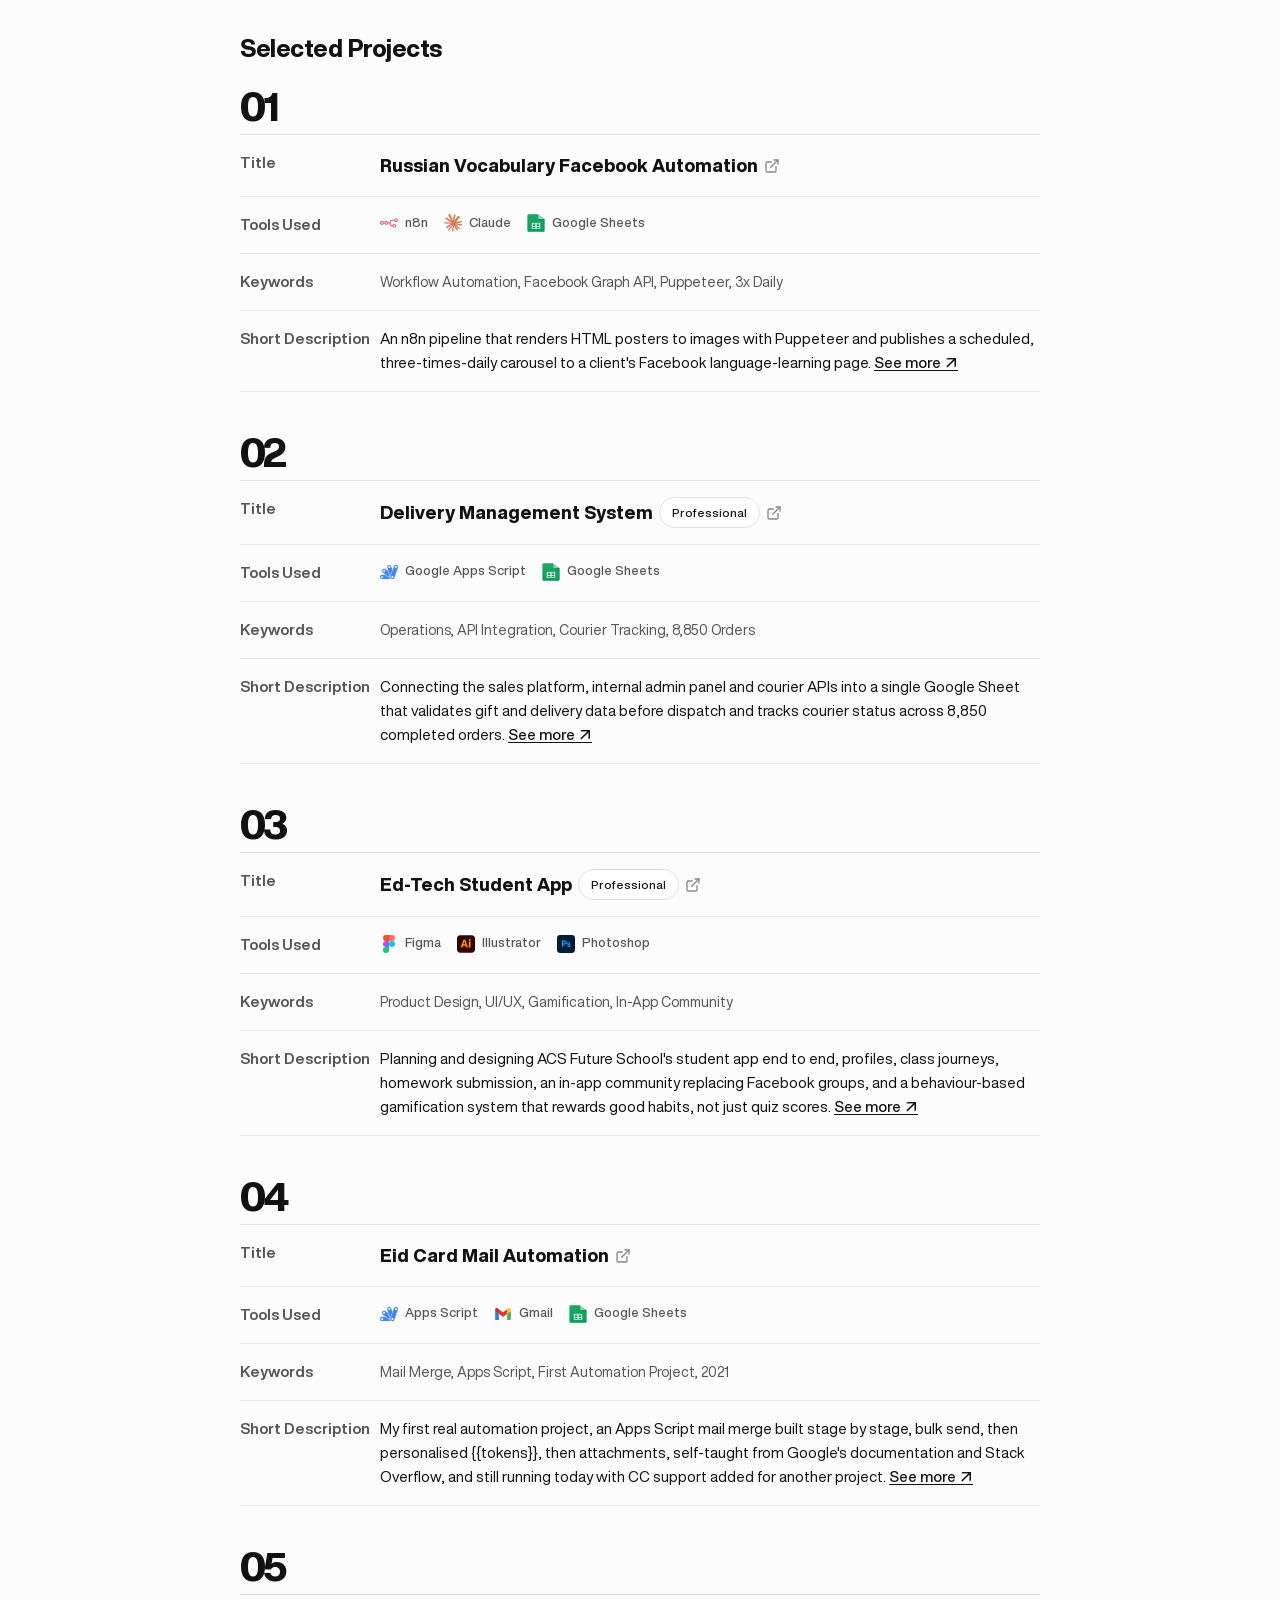
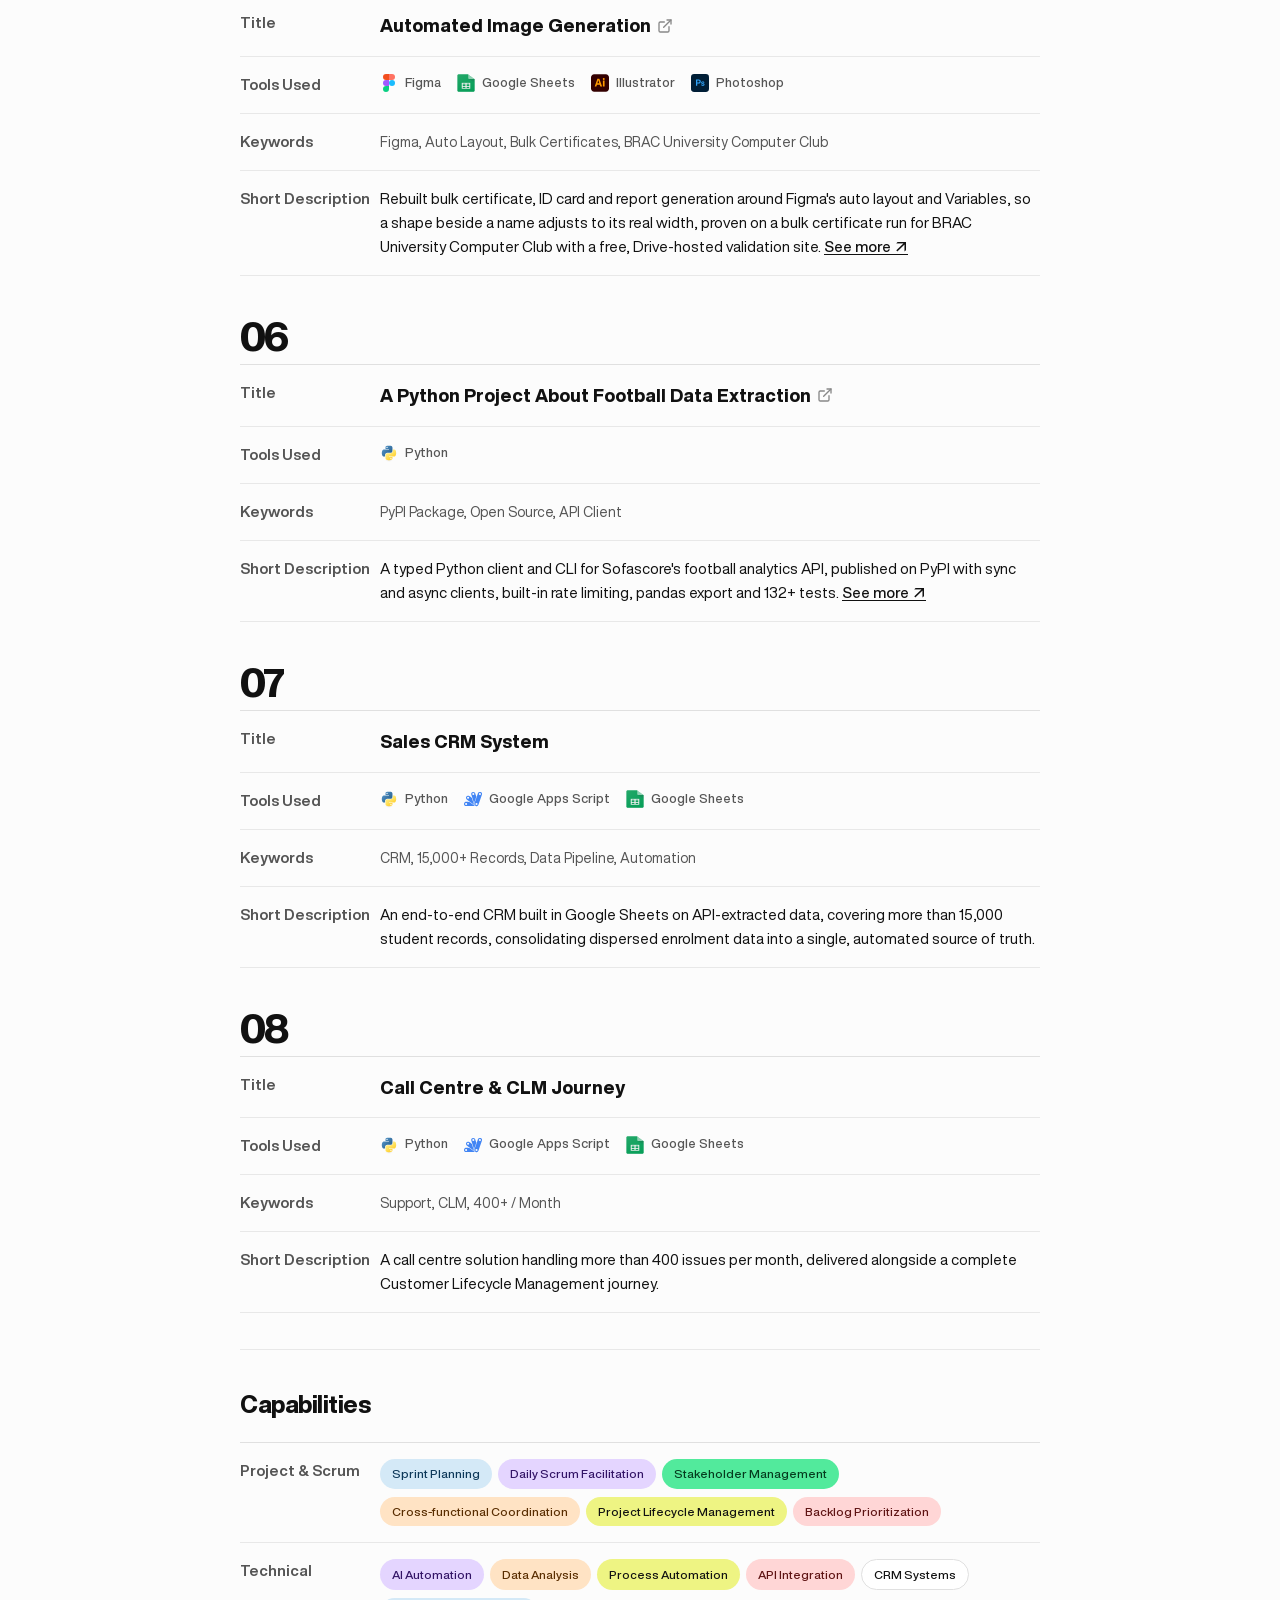
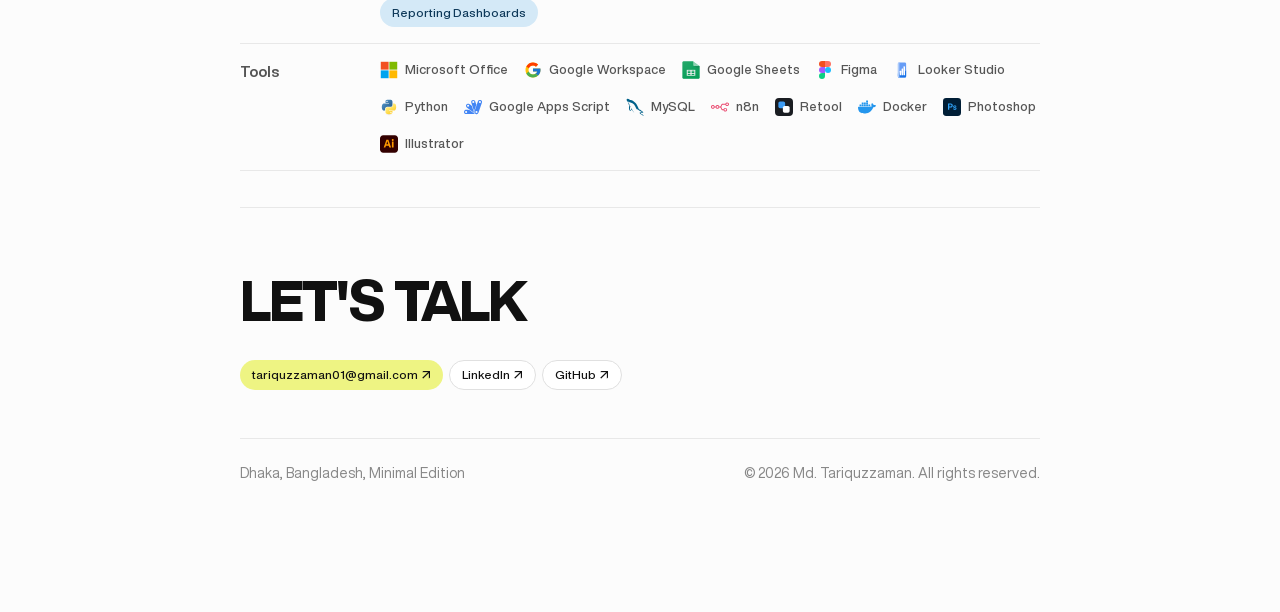
==== commit 2d681613: "Update chips and descriptions in Leadership & Recognition section" ====
--- a/index.html
+++ b/index.html
@@ -246,7 +246,7 @@
                 <div>
                   <div class="project-header-row">
                     <span class="project-name">Director, Human Resource</span>
-                    <span class="pill pill-blue">Club Leadership</span>
+                    <span class="pill pill-blue">Leadership</span>
                   </div>
                   <p style="margin-top: 4px; color: var(--text-secondary);">BRAC University Computer Club</p>
                 </div>
@@ -263,7 +263,7 @@
                 <div>
                   <div class="project-header-row">
                     <span class="project-name">Department Head, Marketing & Communication</span>
-                    <span class="pill pill-purple">Hult Prize</span>
+                    <span class="pill pill-purple">Leadership</span>
                   </div>
                   <p style="margin-top: 4px; color: var(--text-secondary);">Hult Prize at BRAC University</p>
                 </div>
@@ -280,7 +280,7 @@
                 <div>
                   <div class="project-header-row">
                     <span class="project-name">Campus Ambassador</span>
-                    <span class="pill pill-green">UNESCO</span>
+                    <span class="pill pill-green">Leadership</span>
                   </div>
                   <p style="margin-top: 4px; color: var(--text-secondary);">UNESCO Dhaka</p>
                 </div>
@@ -314,8 +314,9 @@
                 <div>
                   <div class="project-header-row">
                     <span class="project-name">Finalist, International Foundation for Electoral Systems</span>
-                    <span class="pill pill-orange">GENVote Hackathon</span>
-                  </div>
+                    <span class="pill pill-orange">Hackathon</span>
+                  </div>
+                  <p style="margin-top: 4px; color: var(--text-secondary);">GENVote Festival: Game Creation Hackathon</p>
                 </div>
               </div>
             </td>
@@ -330,8 +331,9 @@
                 <div>
                   <div class="project-header-row">
                     <span class="project-name">First Runners-Up, Business Competition</span>
-                    <span class="pill pill-pink">Mind Sparks 2024</span>
-                  </div>
+                    <span class="pill pill-pink">Biz Comp</span>
+                  </div>
+                  <p style="margin-top: 4px; color: var(--text-secondary);">Mind Sparks 2024</p>
                 </div>
               </div>
             </td>
@@ -346,8 +348,9 @@
                 <div>
                   <div class="project-header-row">
                     <span class="project-name">Finalist, Business Competition</span>
-                    <span class="pill pill-yellow">National Entrepreneurship Summit</span>
-                  </div>
+                    <span class="pill pill-yellow">Biz Comp</span>
+                  </div>
+                  <p style="margin-top: 4px; color: var(--text-secondary);">National Entrepreneurship Summit</p>
                 </div>
               </div>
             </td>
@@ -362,8 +365,9 @@
                 <div>
                   <div class="project-header-row">
                     <span class="project-name">Third Runner-up</span>
-                    <span class="pill pill-default">BRACU Intra University Programming Contest</span>
-                  </div>
+                    <span class="pill pill-default">Programming Contest</span>
+                  </div>
+                  <p style="margin-top: 4px; color: var(--text-secondary);">BRACU Intra University Programming Contest</p>
                 </div>
               </div>
             </td>
